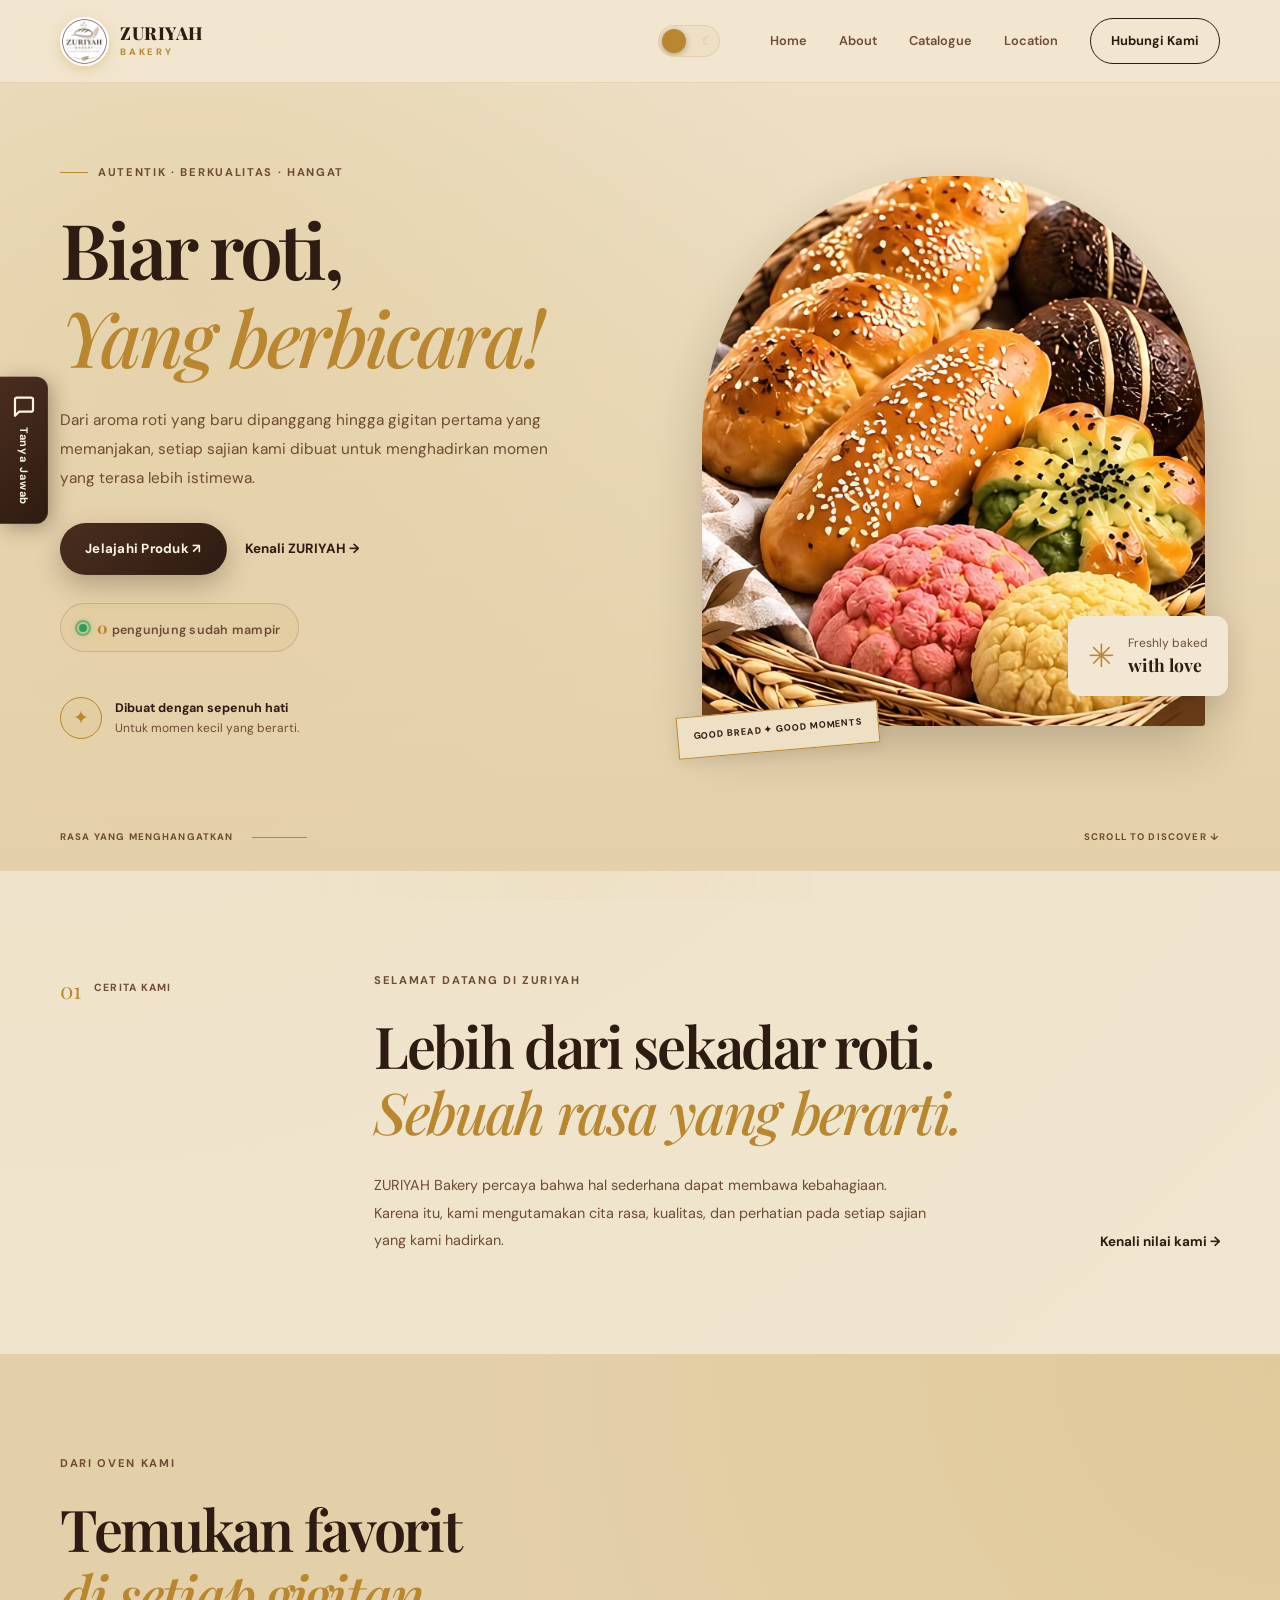
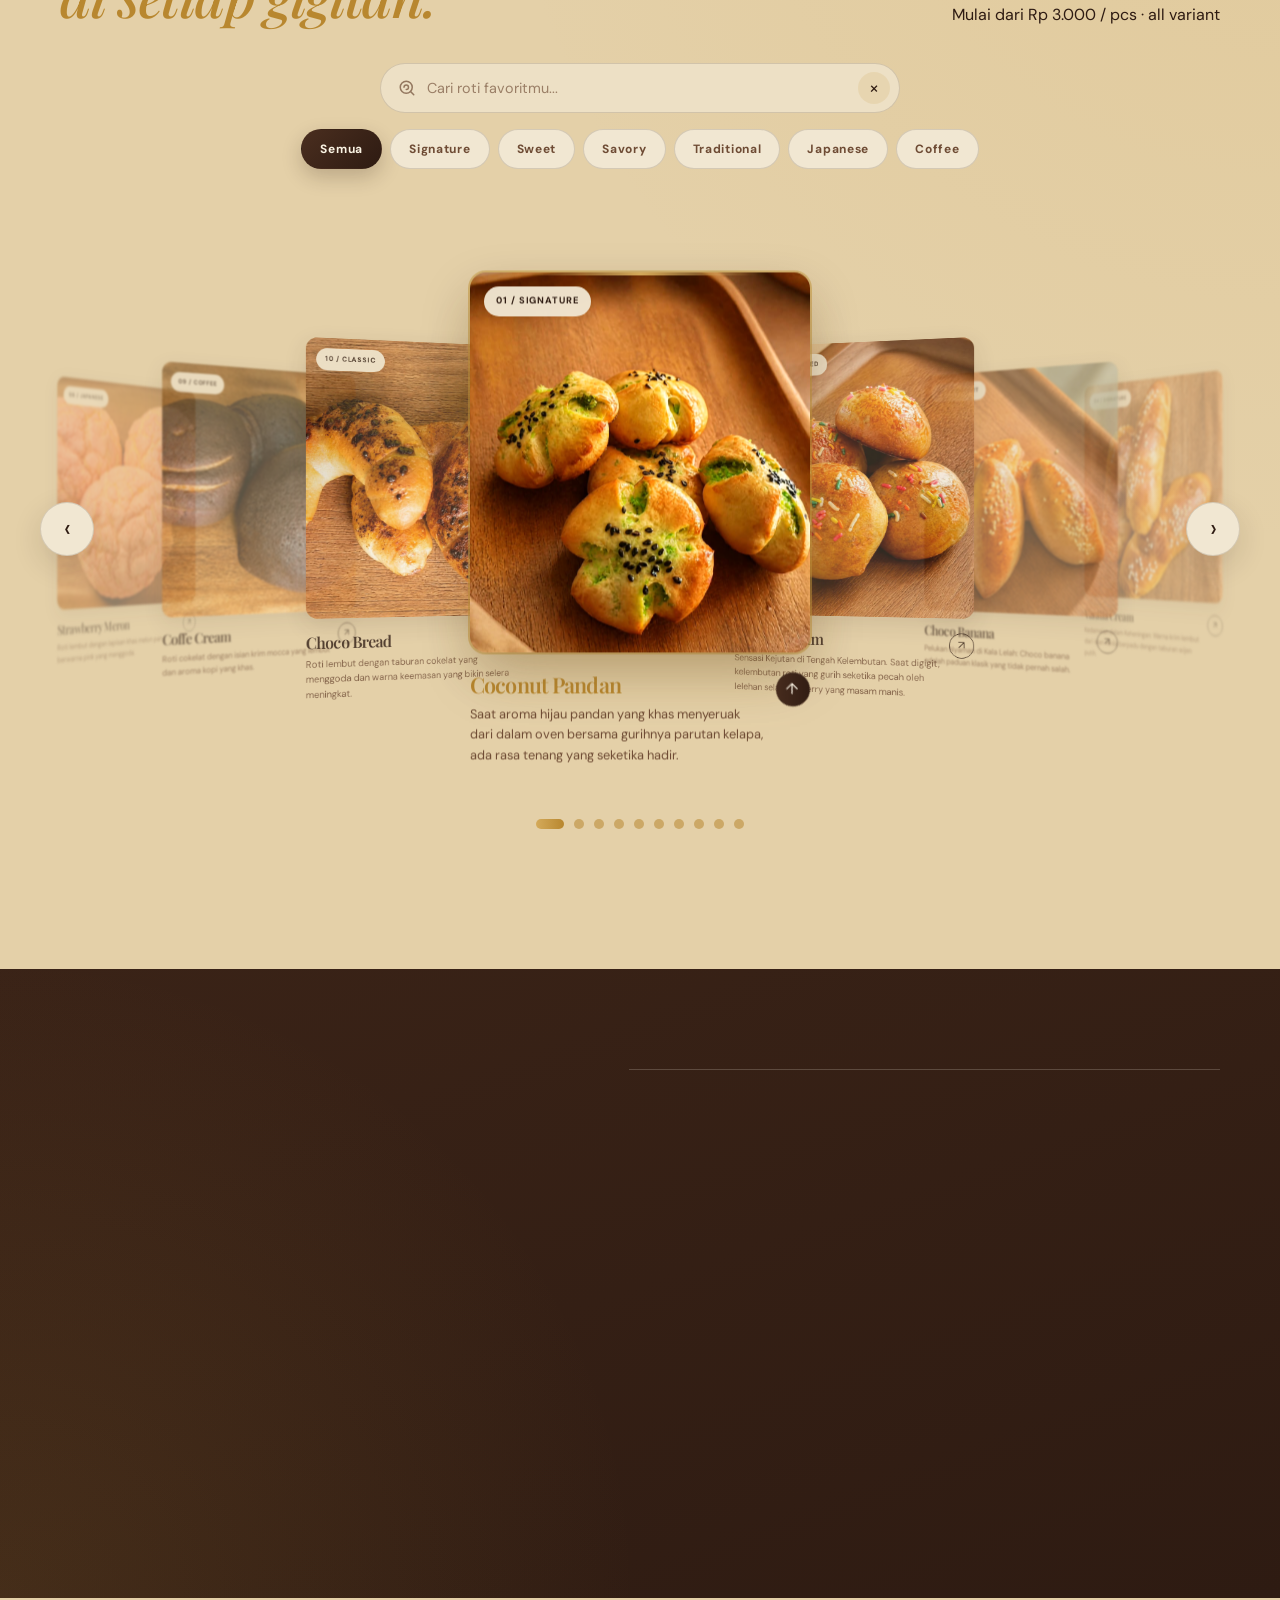
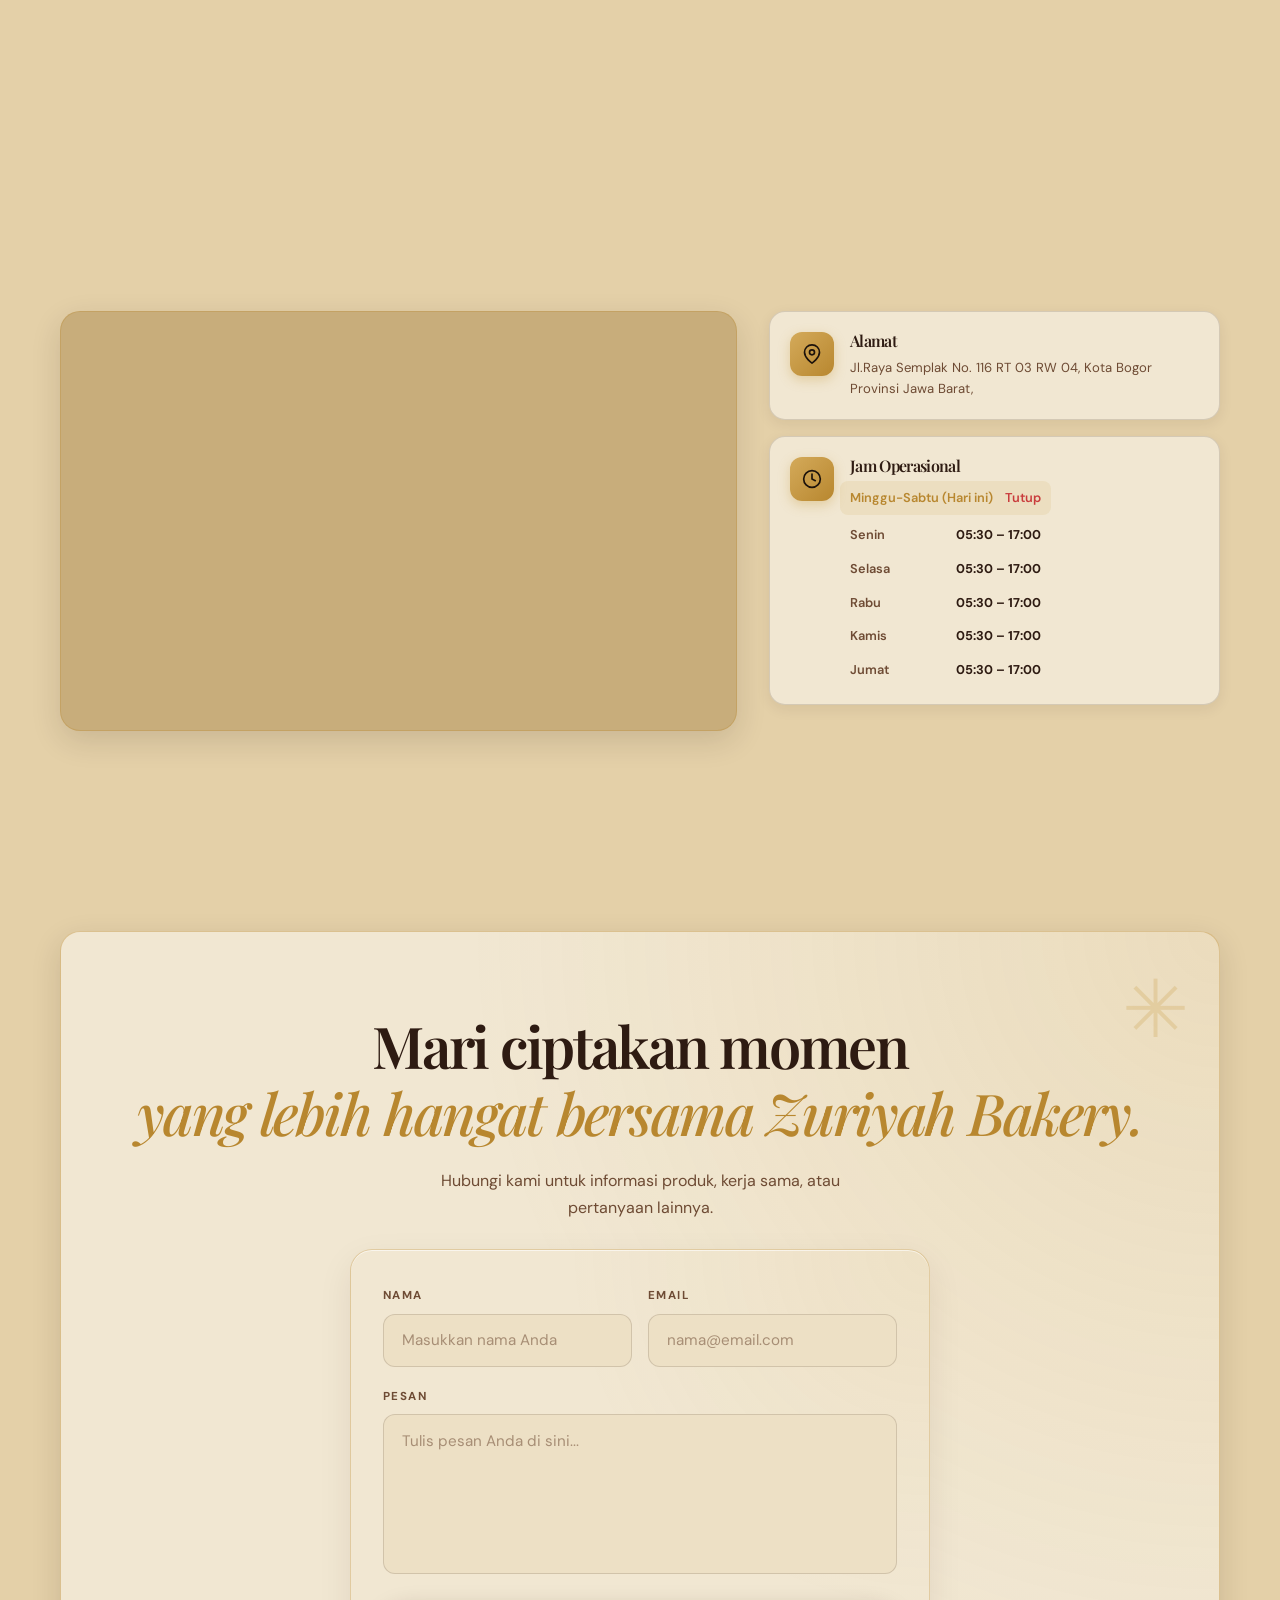
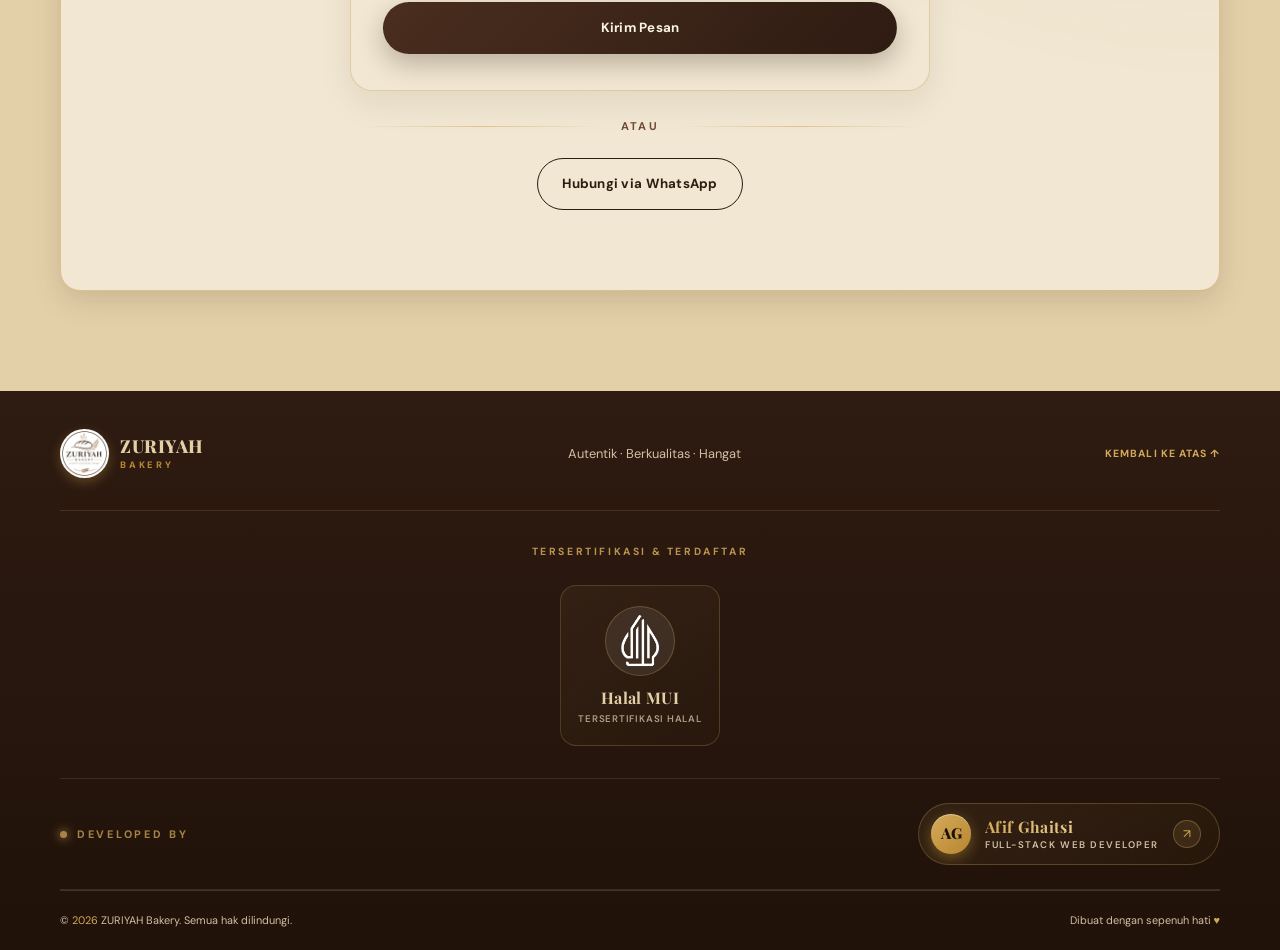
==== index.html @ 2208dda8 "update revisi" ====
<!DOCTYPE html>
<html lang="id">

<head>
    <meta charset="UTF-8">
    <meta name="viewport" content="width=device-width, initial-scale=1.0">
    <meta name="theme-color" content="#F8F0DF">
    <meta name="description" content="ZURIYAH Bakery — Autentik, Berkualitas, Hangat. Roti artisan, pastry, dan sajian bakery premium untuk momen istimewa Anda.">
    <meta name="author" content="ZURIYAH Bakery">

    <meta property="og:type" content="website">
    <meta property="og:title" content="ZURIYAH Bakery | Freshly Baked With Love">
    <meta property="og:description" content="Autentik · Berkualitas · Hangat. Roti artisan dan pastry premium dari ZURIYAH Bakery.">
    <meta property="og:image" content="assets/logo.png">

    <meta name="twitter:card" content="summary_large_image">
    <meta name="twitter:title" content="ZURIYAH Bakery | Freshly Baked With Love">
    <meta name="twitter:description" content="Autentik · Berkualitas · Hangat.">
    <meta name="twitter:image" content="assets/logo.png">

    <title>ZURIYAH Bakery | Freshly Baked With Love</title>

    <link rel="preconnect" href="https://fonts.googleapis.com">
    <link rel="preconnect" href="https://fonts.gstatic.com" crossorigin>
    <link href="https://fonts.googleapis.com/css2?family=Cormorant+Garamond:wght@500;600;700&display=swap" rel="stylesheet">
    <link href="https://fonts.googleapis.com/css2?family=DM+Sans:wght@400;500;600;700&family=Playfair+Display:wght@500;600;700;800&display=swap" rel="stylesheet">

    <link rel="stylesheet" href="style.css">

    <link rel="icon" type="image/png" href="assets/new logo.jpeg" sizes="32x32">
    <link rel="apple-touch-icon" href="assets/new logo.jpeg" sizes="180x180">

    <script src="script.js" defer></script>
</head>

<body>
<!-- BACKGROUND DECORATIONS -->
<div class="bg-decorations" aria-hidden="true">
    <div class="bg-blob bg-blob-1"></div>
    <div class="bg-blob bg-blob-2"></div>
    <div class="bg-blob bg-blob-3"></div>

    <svg class="floating-icon floating-icon-1" viewBox="0 0 24 24" fill="none" stroke="currentColor" stroke-width="1.2" stroke-linecap="round" stroke-linejoin="round">
        <path d="M3 17h18a2 2 0 0 0 2-2 8 8 0 0 0-8-8H9a8 8 0 0 0-8 8 2 2 0 0 0 2 2z"/>
        <path d="M7 7v10"/><path d="M12 7v10"/><path d="M17 7v10"/>
    </svg>

    <svg class="floating-icon floating-icon-2" viewBox="0 0 24 24" fill="none" stroke="currentColor" stroke-width="1.2" stroke-linecap="round" stroke-linejoin="round">
        <path d="M18 8h1a4 4 0 0 1 0 8h-1"/>
        <path d="M2 8h16v9a4 4 0 0 1-4 4H6a4 4 0 0 1-4-4V8z"/>
        <path d="M6 1v3M10 1v3M14 1v3"/>
    </svg>

    <svg class="floating-icon floating-icon-3" viewBox="0 0 24 24" fill="none" stroke="currentColor" stroke-width="1.2" stroke-linecap="round" stroke-linejoin="round">
        <path d="M20 21v-8a2 2 0 0 0-2-2H6a2 2 0 0 0-2 2v8"/>
        <path d="M4 16s.5-1 2-1 2.5 2 4 2 2.5-2 4-2 2.5 2 4 2 2-1 2-1"/>
        <path d="M2 21h20"/><path d="M7 8v3M12 8v3M17 8v3"/>
        <path d="M7 4h.01M12 4h.01M17 4h.01"/>
    </svg>

    <svg class="floating-icon floating-icon-4" viewBox="0 0 24 24" fill="none" stroke="currentColor" stroke-width="1.2" stroke-linecap="round" stroke-linejoin="round">
        <circle cx="12" cy="12" r="10"/>
        <path d="M8 14s1.5 2 4 2 4-2 4-2"/>
        <line x1="9" y1="9" x2="9.01" y2="9"/>
        <line x1="15" y1="9" x2="15.01" y2="9"/>
    </svg>

    <div class="bg-dot bg-dot-1"></div>
    <div class="bg-dot bg-dot-2"></div>
    <div class="bg-dot bg-dot-3"></div>
    <div class="bg-dot bg-dot-4"></div>
</div>

    <header class="header">
        <nav class="navbar container" aria-label="Menu utama">
            <a href="#home" class="brand" aria-label="ZURIYAH Bakery — Beranda">
                <img src="assets/new logo.jpeg" alt="ZURIYAH Bakery Logo">
                <span>ZURIYAH<small>BAKERY</small></span>
            </a>

            <div class="nav-actions">
                <button class="theme-toggle" id="themeToggle" type="button" aria-label="Ganti tema" aria-pressed="false">
                    <span class="theme-icon theme-icon-sun" aria-hidden="true">☀</span>
                    <span class="theme-icon theme-icon-moon" aria-hidden="true">☾</span>
                    <span class="theme-slider" aria-hidden="true"></span>
                </button>

                <button class="menu-toggle" type="button" aria-label="Buka menu" aria-expanded="false" aria-controls="nav-menu">
                    <span></span><span></span><span></span>
                </button>
            </div>

            <div class="nav-menu" id="nav-menu">
                <a href="#home">Home</a>
                <a href="#about">About</a>
                <a href="#products">Catalogue</a>
                <a href="#location">Location</a>
                <a href="#contact" class="nav-button">Hubungi Kami</a>
            </div>
        </nav>
    </header>


    <main>
        <!-- HERO -->
        <section class="hero" id="home">
            <div class="container hero-grid">
                <div class="hero-content">
                    <p class="eyebrow"><span aria-hidden="true"></span>AUTENTIK · BERKUALITAS · HANGAT</p>
                    <h1>Biar roti,<br><em>Yang berbicara!</em></h1>
                    <p class="hero-description">Dari aroma roti yang baru dipanggang hingga gigitan pertama yang memanjakan, setiap sajian kami dibuat untuk menghadirkan momen yang terasa lebih istimewa.</p>

                    <div class="hero-actions">
                        <a href="#products" class="btn btn-primary">Jelajahi Produk ↗</a>
                        <a href="#about" class="text-link">Kenali ZURIYAH →</a>
                    </div>

                    <div class="visitor-counter">
                        <div class="visitor-dot" aria-hidden="true"></div>
                        <span class="visitor-text">
                            <strong id="visitorCount">0</strong> pengunjung sudah mampir
                        </span>
                    </div>

                    <div class="hero-note">
                        <span class="note-icon" aria-hidden="true">✦</span>
                        <p><strong>Dibuat dengan sepenuh hati</strong><small>Untuk momen kecil yang berarti.</small></p>
                    </div>
                </div>

                <div class="hero-image">
                    <img src="assets/image.jpeg" alt="image">
                    <div class="image-badge">
                        <span aria-hidden="true">✳</span>
                        <p>Freshly baked<br><strong>with love</strong></p>
                    </div>
                    <div class="image-stamp" aria-hidden="true">GOOD BREAD ✦ GOOD MOMENTS</div>
                </div>
            </div>

            <div class="hero-bottom container">
                <span>RASA YANG MENGHANGATKAN</span>
                <span class="bottom-line" aria-hidden="true"></span>
                <a href="#about">SCROLL TO DISCOVER ↓</a>
            </div>
        </section>

        <!-- ABOUT -->
        <section class="section about" id="about">
            <div class="container about-grid">
                <div class="section-number"><span>01</span><small>CERITA KAMI</small></div>

                <div class="about-content">
                    <p class="eyebrow">SELAMAT DATANG DI ZURIYAH</p>
                    <h2>Lebih dari sekadar roti.<br><em>Sebuah rasa yang berarti.</em></h2>

                    <div class="about-bottom">
                        <p>ZURIYAH Bakery percaya bahwa hal sederhana dapat membawa kebahagiaan. Karena itu, kami mengutamakan cita rasa, kualitas, dan perhatian pada setiap sajian yang kami hadirkan.</p>
                        <a href="#values" class="text-link">Kenali nilai kami →</a>
                    </div>
                </div>
            </div>
        </section>

        <!-- PRODUCTS -->
        <section class="section products" id="products">
            <div class="container">
                <div class="section-heading">
                    <div>
                        <p class="eyebrow">DARI OVEN KAMI</p>
                        <h2>Temukan favorit<br><em>di setiap gigitan.</em></h2>
                    </div>
                    <div class="price-card">
                        <span class="price-label">Mulai dari</span>
                        <span class="price-value">
                            <span class="price-currency">Rp</span>
                            <span class="price-amount">3.000</span>
                        </span>
                        <span class="price-note">/ pcs · all variant</span>
                    </div>
                </div>

                <div class="product-toolbar">
                    <div class="product-search">
                        <span class="search-icon" aria-hidden="true">
                            <svg xmlns="http://www.w3.org/2000/svg" viewBox="0 0 24 24" fill="none" stroke="currentColor" stroke-width="2" stroke-linecap="round" stroke-linejoin="round">
                                <circle cx="11" cy="11" r="8"></circle>
                                <path d="M21 21l-4.3-4.3"></path>
                                <path d="M8 11c0-1.7 1.3-3 3-3s3 1.3 3 3-1.3 3-3 3"></path>
                            </svg>
                        </span>
                        <input type="search" id="productSearch" placeholder="Cari roti favoritmu..." aria-label="Cari produk" autocomplete="off">
                        <button class="search-clear" id="searchClear" type="button" aria-label="Bersihkan pencarian" hidden>×</button>
                    </div>

                    <div class="product-filters" id="productFilters" role="tablist" aria-label="Filter kategori">
                        <button class="filter-btn is-active" type="button" data-filter="all" role="tab" aria-selected="true">Semua</button>
                        <button class="filter-btn" type="button" data-filter="signature" role="tab" aria-selected="false">Signature</button>
                        <button class="filter-btn" type="button" data-filter="sweet" role="tab" aria-selected="false">Sweet</button>
                        <button class="filter-btn" type="button" data-filter="savory" role="tab" aria-selected="false">Savory</button>
                        <button class="filter-btn" type="button" data-filter="traditional" role="tab" aria-selected="false">Traditional</button>
                        <button class="filter-btn" type="button" data-filter="japanese" role="tab" aria-selected="false">Japanese</button>
                        <button class="filter-btn" type="button" data-filter="coffee" role="tab" aria-selected="false">Coffee</button>
                    </div>
                </div>

                <p class="product-result-info" id="productResultInfo" hidden></p>

                <div class="product-slider" id="productSlider">
                    <button class="slider-nav slider-prev" id="sliderPrev" type="button" aria-label="Produk sebelumnya"><span aria-hidden="true">‹</span></button>
                    <button class="slider-nav slider-next" id="sliderNext" type="button" aria-label="Produk berikutnya"><span aria-hidden="true">›</span></button>

                    <div class="slider-stage" id="sliderStage">
                        <!-- Produk 1 -->
                        <article class="product-card" data-index="0" data-category="signature" data-name="coconut pandan roti pandan kelapa">
                            <div class="product-image">
                                <img src="image/kelapa pandan.jpeg" alt="Roti Pandan" loading="lazy">
                                <span>01 / SIGNATURE</span>
                            </div>
                            <div class="product-info">
                                <div>
                                    <h3>Coconut Pandan</h3>
                                    <p>Saat aroma hijau pandan yang khas menyeruak dari dalam oven bersama gurihnya parutan kelapa, ada rasa tenang yang seketika hadir.</p>
                                </div>
                                <button class="product-arrow" type="button" aria-label="Lihat detail" data-open-modal><span aria-hidden="true">↗</span></button>
                            </div>
                        </article>
                        <!-- Produk 2 -->
                        <article class="product-card" data-index="1" data-category="sweet" data-name="blueberry jam selai">
                            <div class="product-image">
                                <img src="image/bluebery.jpeg" alt="Blueberry Jam" loading="lazy">
                                <span>02 / SWEET FILLED</span>
                            </div>
                            <div class="product-info">
                                <div>
                                    <h3>Blueberry Jam</h3>
                                    <p>Sensasi Kejutan di Tengah Kelembutan. Saat digigit, kelembutan roti yang gurih seketika pecah oleh lelehan selai blueberry yang masam manis.</p>
                                </div>
                                <button class="product-arrow" type="button" aria-label="Lihat detail" data-open-modal><span aria-hidden="true">↗</span></button>
                            </div>
                        </article>
                        <!-- Produk 3 -->
                        <article class="product-card" data-index="2" data-category="sweet" data-name="choco banana cokelat pisang">
                            <div class="product-image">
                                <img src="image/choco banana.jpeg" alt="Roti Choco Banana" loading="lazy">
                                <span>03 / COMFORT</span>
                            </div>
                            <div class="product-info">
                                <div>
                                    <h3>Choco Banana</h3>
                                    <p>Pelukan Nyaman di Kala Lelah: Choco banana adalah paduan klasik yang tidak pernah salah.</p>
                                </div>
                                <button class="product-arrow" type="button" aria-label="Lihat detail" data-open-modal><span aria-hidden="true">↗</span></button>
                            </div>
                        </article>
                        <!-- Produk 4 -->
                        <article class="product-card" data-index="3" data-category="signature" data-name="vanilla cream vanila krim">
                            <div class="product-image">
                                <img src="image/vanila.jpeg" alt="Roti Vanilla" loading="lazy">
                                <span>04 / SIGNATURE</span>
                            </div>
                            <div class="product-info">
                                <div>
                                    <h3>Vanilla Cream</h3>
                                    <p>Kedamaian dalam Keheningan: Warna krim lembut dari isian vanila berpadu dengan taburan wijen putih.</p>
                                </div>
                                <button class="product-arrow" type="button" aria-label="Lihat detail" data-open-modal><span aria-hidden="true">↗</span></button>
                            </div>
                        </article>
                        <!-- Produk 5 -->
                        <article class="product-card" data-index="4" data-category="traditional" data-name="rasakaya srikaya cream">
                            <div class="product-image">
                                <img src="image/srikaya.jpeg" alt="Srikaya" loading="lazy">
                                <span>05 / TRADITIONAL</span>
                            </div>
                            <div class="product-info">
                                <div>
                                    <h3>Rasakaya Cream</h3>
                                    <p>Kehangatan Kenangan yang Mewah: Isian srikaya dengan warna keemasan yang khas dan pekat.</p>
                                </div>
                                <button class="product-arrow" type="button" aria-label="Lihat detail" data-open-modal><span aria-hidden="true">↗</span></button>
                            </div>
                        </article>
                        <!-- Produk 6 -->
                        <article class="product-card" data-index="5" data-category="savory" data-name="sausage sosis mayo original">
                            <div class="product-image">
                                <img src="image/sosis.jpeg" alt="Sosis" loading="lazy">
                                <span>06 / SAVORY</span>
                            </div>
                            <div class="product-info">
                                <div>
                                    <h3>Sausage Original Mayo</h3>
                                    <p>Pelukan Kasih yang Mengenyangkan: Sosis yang terbungkus rapi di dalam gulungan roti lembut.</p>
                                </div>
                                <button class="product-arrow" type="button" aria-label="Lihat detail" data-open-modal><span aria-hidden="true">↗</span></button>
                            </div>
                        </article>
                        <!-- Produk 7 -->
                        <article class="product-card" data-index="6" data-category="japanese" data-name="original meron melon pan durian">
                            <div class="product-image">
                                <img src="image/melon pan.jpeg" alt="Roti Melon Pan" loading="lazy">
                                <span>07 / JAPANESE</span>
                            </div>
                            <div class="product-info">
                                <div>
                                    <h3>Original Meron</h3>
                                    <p>Nikmati perpaduan roti lembut dengan lapisan luar bertekstur khas melon pan dan cita rasa durian.</p>
                                </div>
                                <button class="product-arrow" type="button" aria-label="Lihat detail" data-open-modal><span aria-hidden="true">↗</span></button>
                            </div>
                        </article>
                        <!-- Produk 8 -->
                        <article class="product-card" data-index="7" data-category="japanese" data-name="strawberry meron melon pan stroberi pink">
                            <div class="product-image">
                                <img src="image/melon pan stroberi.jpeg" alt="Roti Melon Stroberi" loading="lazy">
                                <span>08 / JAPANESE</span>
                            </div>
                            <div class="product-info">
                                <div>
                                    <h3>Strawberry Meron</h3>
                                    <p>Roti lembut dengan lapisan khas melon pan berwarna pink yang menggoda.</p>
                                </div>
                                <button class="product-arrow" type="button" aria-label="Lihat detail" data-open-modal><span aria-hidden="true">↗</span></button>
                            </div>
                        </article>
                        <!-- Produk 9 -->
                        <article class="product-card" data-index="8" data-category="coffee" data-name="coffe cream kopi mocca moka">
                            <div class="product-image">
                                <img src="image/roti kopi.jpeg" alt="Roti Kopi" loading="lazy">
                                <span>09 / COFFEE</span>
                            </div>
                            <div class="product-info">
                                <div>
                                    <h3>Coffe Cream</h3>
                                    <p>Roti cokelat dengan isian krim mocca yang lembut dan aroma kopi yang khas.</p>
                                </div>
                                <button class="product-arrow" type="button" aria-label="Lihat detail" data-open-modal><span aria-hidden="true">↗</span></button>
                            </div>
                        </article>
                        <!-- Produk 10 -->
                        <article class="product-card" data-index="9" data-category="sweet" data-name="choco bread cokelat klasik">
                            <div class="product-image">
                                <img src="image/roti cokelat.jpeg" alt="Roti Cokelat" loading="lazy">
                                <span>10 / CLASSIC</span>
                            </div>
                            <div class="product-info">
                                <div>
                                    <h3>Choco Bread</h3>
                                    <p>Roti lembut dengan taburan cokelat yang menggoda dan warna keemasan yang bikin selera meningkat.</p>
                                </div>
                                <button class="product-arrow" type="button" aria-label="Lihat detail" data-open-modal><span aria-hidden="true">↗</span></button>
                            </div>
                        </article>
                    </div>

                    <div class="slider-dots" id="sliderDots"></div>
                    <div class="product-empty" id="productEmpty" hidden>
                        <span aria-hidden="true">🥐</span>
                        <p><strong>Tidak ada produk ditemukan</strong></p>
                        <small>Coba kata kunci lain atau ubah filter kategori.</small>
                    </div>
                </div>
            </div>
        </section>

        <!-- VALUES -->
        <section class="section values" id="values">
            <div class="container values-grid">
                <div class="values-content">
                    <p class="eyebrow"><span aria-hidden="true"></span>YANG KAMI JUNJUNG</p>
                    <h2>Rasa yang baik<br>dimulai dari <em>niat baik.</em></h2>
                    <p>Setiap detail punya arti. Kami ingin menghadirkan pengalaman bakery yang terasa akrab, menyenangkan, dan layak untuk kembali dinikmati.</p>
                    <a href="#contact" class="btn btn-light">Mari Terhubung ↗</a>
                </div>

                <div class="value-list">
                    <article class="value-item">
                        <span class="value-number">01</span>
                        <div><h3>Autentik</h3><p>Mengutamakan karakter rasa dan pengalaman yang berkesan.</p></div>
                        <span class="value-symbol" aria-hidden="true">✳</span>
                    </article>
                    <article class="value-item">
                        <span class="value-number">02</span>
                        <div><h3>Berkualitas</h3><p>Memperhatikan kualitas dalam setiap sajian yang dihadirkan.</p></div>
                        <span class="value-symbol" aria-hidden="true">✳</span>
                    </article>
                    <article class="value-item">
                        <span class="value-number">03</span>
                        <div><h3>Hangat</h3><p>Menjadikan setiap momentum bersama keluarga dan orang yang dicintai semakin terasa kebersamaannya.</p></div>
                        <span class="value-symbol" aria-hidden="true">✳</span>
                    </article>
                </div>
            </div>
        </section>

        <!-- LOCATION -->
        <section class="section location" id="location">
            <div class="container">
                <div class="location-header">
                    <div>
                        <p class="eyebrow"><span aria-hidden="true"></span>TEMUKAN KAMI</p>
                        <h2>Mampir dan rasakan<br><em>kehangatannya.</em></h2>
                    </div>
                    <a href="https://maps.google.com/?q=ZURIYAH+Bakery" target="_blank" rel="noopener noreferrer" class="text-link">Buka di Google Maps →</a>
                </div>

                <div class="location-grid">
                    <div class="map-wrapper">
                        <iframe src="https://maps.google.com/maps?q=ZURIYAH%20Bakery%20Indonesia&t=&z=15&ie=UTF8&iwloc=&output=embed" width="100%" height="100%" style="border:0;" allowfullscreen="" loading="lazy" referrerpolicy="no-referrer-when-downgrade" title="Lokasi ZURIYAH Bakery"></iframe>
                    </div>

                    <div class="location-info">
                        <div class="info-card">
                            <div class="info-icon" aria-hidden="true">
                                <svg xmlns="http://www.w3.org/2000/svg" viewBox="0 0 24 24" fill="none" stroke="currentColor" stroke-width="2" stroke-linecap="round" stroke-linejoin="round"><path d="M21 10c0 7-9 13-9 13s-9-6-9-13a9 9 0 0 1 18 0z"></path><circle cx="12" cy="10" r="3"></circle></svg>
                            </div>
                            <div>
                                <h3>Alamat</h3>
                                <p>Jl.Raya Semplak No. 116 RT 03 RW 04, Kota Bogor<br>Provinsi Jawa Barat,</p>
                            </div>
                        </div>

                        <div class="info-card">
                            <div class="info-icon" aria-hidden="true">
                                <svg xmlns="http://www.w3.org/2000/svg" viewBox="0 0 24 24" fill="none" stroke="currentColor" stroke-width="2" stroke-linecap="round" stroke-linejoin="round"><circle cx="12" cy="12" r="10"></circle><polyline points="12 6 12 12 16 14"></polyline></svg>
                            </div>
                            <div>
                                <h3>Jam Operasional</h3>
                                <div class="hours-list" id="hoursList"></div>
                            </div>
                        </div>
                    </div>
                </div>
            </div>
        </section>

        <!-- CONTACT -->
        <section class="section contact" id="contact">
            <div class="container contact-box">
                <span class="contact-decoration" aria-hidden="true">✳</span>
                <h2>Mari ciptakan momen<br><em>yang lebih hangat bersama Zuriyah Bakery.</em></h2>
                <p class="contact-description">Hubungi kami untuk informasi produk, kerja sama, atau pertanyaan lainnya.</p>

                <form class="contact-form" action="https://formspree.io/f/mrpeojjy" method="POST" novalidate>
                    <div class="form-row">
                        <div class="form-group">
                            <label for="name">Nama</label>
                            <input type="text" id="name" name="name" placeholder="Masukkan nama Anda" autocomplete="name" maxlength="80" required>
                        </div>
                        <div class="form-group">
                            <label for="email">Email</label>
                            <input type="email" id="email" name="email" placeholder="nama@email.com" autocomplete="email" inputmode="email" maxlength="120" required>
                        </div>
                    </div>
                    <div class="form-group">
                        <label for="message">Pesan</label>
                        <textarea id="message" name="message" rows="5" placeholder="Tulis pesan Anda di sini..." maxlength="1000" required></textarea>
                    </div>
                    <input type="hidden" name="_subject" value="Pesan Baru dari Website ZURIYAH Bakery">
                    <button type="submit" class="btn btn-primary btn-submit">Kirim Pesan</button>
                </form>

                <div class="contact-divider"><span>atau</span></div>
                <a href="https://wa.me/6281554016406" class="btn btn-secondary" target="_blank" rel="noopener noreferrer">Hubungi via WhatsApp</a>
            </div>
        </section>
    </main>

    <!-- FOOTER -->
    <footer class="footer">
        <div class="container footer-main">
            <a href="#home" class="brand footer-brand" aria-label="ZURIYAH Bakery — Kembali ke atas">
                <img src="assets/new logo.jpeg" alt="Logo ZURIYAH Bakery">
                <span>ZURIYAH<small>BAKERY</small></span>
            </a>
            <p>Autentik · Berkualitas · Hangat</p>
            <a href="#home" class="back-top">KEMBALI KE ATAS ↑</a>
        </div>

        <div class="container footer-certs">
            <p class="footer-certs-title">TERSERTIFIKASI & TERDAFTAR</p>
            <div class="footer-certs-grid">
                <div class="footer-cert-item">
                    <div class="footer-cert-logo">
                        <img src="assets/logo halal remake.png" alt="Logo Halal MUI" loading="lazy" onerror="this.style.display='none'; this.parentElement.classList.add('is-placeholder');">
                        <div class="footer-cert-placeholder"><span aria-hidden="true">☪</span></div>
                    </div>
                    <div class="footer-cert-text">
                        <strong>Halal MUI</strong>
                        <small>Tersertifikasi Halal</small>
                    </div>
                </div>

            </div>
        </div>

        <div class="container developer-watermark">
            <div class="dev-badge">
                <span class="dev-dot" aria-hidden="true"></span>
                <span class="dev-label">Developed by</span>
            </div>

            <a href="https://wa.me/6288289062984" class="dev-signature" target="_blank" rel="noopener noreferrer" aria-label="Afif Ghaitsi — Developer">
                <span class="dev-initials" aria-hidden="true">AG</span>
                <span class="dev-info">
                    <span class="dev-name">Afif Ghaitsi</span>
                    <span class="dev-role">Full-Stack Web Developer</span>
                </span>
                <span class="dev-arrow" aria-hidden="true">↗</span>
            </a>
        </div>

        <div class="container footer-bottom">
            <p>© <span id="year"></span> ZURIYAH Bakery. Semua hak dilindungi.</p>
            <p>Dibuat dengan sepenuh hati <span aria-hidden="true">♥</span></p>
        </div>
    </footer>

    <button class="scroll-top" id="scrollTop" type="button" aria-label="Kembali ke atas" title="Kembali ke atas">
        <svg xmlns="http://www.w3.org/2000/svg" viewBox="0 0 24 24" fill="none" stroke="currentColor" stroke-width="2.5" stroke-linecap="round" stroke-linejoin="round">
            <path d="M12 19V5M5 12l7-7 7 7"/>
        </svg>
    </button>

    <!-- QNA FLOATING SIDEBAR -->
    <div class="qna-backdrop" id="qnaBackdrop" aria-hidden="true"></div>

    <button class="qna-trigger" id="qnaTrigger" type="button" aria-label="Buka Tanya Jawab" aria-expanded="false" aria-controls="qnaPanel">
        <span class="qna-trigger-icon" aria-hidden="true">
            <svg xmlns="http://www.w3.org/2000/svg" viewBox="0 0 24 24" fill="none" stroke="currentColor" stroke-width="2.2" stroke-linecap="round" stroke-linejoin="round">
                <path d="M21 15a2 2 0 0 1-2 2H7l-4 4V5a2 2 0 0 1 2-2h14a2 2 0 0 1 2 2z"></path>
            </svg>
        </span>
        <span class="qna-trigger-label">Tanya Jawab</span>
    </button>

    <aside class="qna-panel" id="qnaPanel" aria-hidden="true" aria-label="Panel Tanya Jawab">
        <header class="qna-panel-header">
            <div class="qna-panel-title">
                <span class="qna-panel-icon" aria-hidden="true">
                    <svg xmlns="http://www.w3.org/2000/svg" viewBox="0 0 24 24" fill="none" stroke="currentColor" stroke-width="2.2" stroke-linecap="round" stroke-linejoin="round">
                        <path d="M21 15a2 2 0 0 1-2 2H7l-4 4V5a2 2 0 0 1 2-2h14a2 2 0 0 1 2 2z"></path>
                    </svg>
                </span>
                <div>
                    <h3>Tanya Jawab</h3>
                    <p>Pertanyaan publik ZURIYAH</p>
                </div>
            </div>

            <button class="qna-panel-close" id="qnaClose" type="button" aria-label="Tutup panel">
                <span aria-hidden="true">×</span>
            </button>
        </header>

        <div class="qna-panel-body">
            <div class="qna-form-wrapper">
                <h4 class="qna-section-title">Kirim Pertanyaan</h4>

                <form class="qna-form" id="qnaForm" novalidate>
                    <div class="form-row">
                        <div class="form-group">
                            <label for="qnaName">Nama</label>
                            <input type="text" id="qnaName" name="qnaName" placeholder="Nama Anda" maxlength="60" required>
                        </div>
                        <div class="form-group">
                            <label for="qnaEmail">Email</label>
                            <input type="email" id="qnaEmail" name="qnaEmail" placeholder="email@anda.com" maxlength="100">
                        </div>
                    </div>

                    <div class="form-group">
                        <label for="qnaCategory">Kategori</label>
                        <select id="qnaCategory" name="qnaCategory" required>
                            <option value="">Pilih kategori...</option>
                            <option value="Produk">Produk</option>
                            <option value="Pengiriman">Pengiriman</option>
                            <option value="Pembayaran">Pembayaran</option>
                            <option value="Kerja Sama">Kerja Sama</option>
                            <option value="Lainnya">Lainnya</option>
                        </select>
                    </div>

                    <div class="form-group">
                        <label for="qnaMessage">Pertanyaan</label>
                        <textarea id="qnaMessage" name="qnaMessage" rows="3" placeholder="Tulis pertanyaan Anda..." maxlength="500" required></textarea>
                    </div>

                    <button type="submit" class="btn btn-primary btn-submit">Kirim Pertanyaan ↗</button>
                </form>
            </div>

            <div class="qna-list-wrapper">
                <div class="qna-list-header">
                    <h4 class="qna-section-title">Pertanyaan Publik</h4>
                    <span class="qna-count" id="qnaCount">0</span>
                </div>

                <div class="qna-search">
                    <span class="qna-search-icon" aria-hidden="true">
                        <svg xmlns="http://www.w3.org/2000/svg" viewBox="0 0 24 24" fill="none" stroke="currentColor" stroke-width="2" stroke-linecap="round" stroke-linejoin="round">
                            <circle cx="11" cy="11" r="8"></circle>
                            <path d="M21 21l-4.3-4.3"></path>
                        </svg>
                    </span>
                    <input type="search" id="qnaSearch" placeholder="Cari pertanyaan..." autocomplete="off">
                </div>

                <div class="qna-loading" id="qnaLoading">
                    <div class="qna-skeleton"></div>
                    <div class="qna-skeleton"></div>
                    <div class="qna-skeleton"></div>
                </div>

                <div class="qna-list" id="qnaList">
                    <div class="qna-empty" id="qnaEmpty">
                        <span aria-hidden="true">💬</span>
                        <p><strong>Belum ada pertanyaan</strong></p>
                        <small>Kirim pertanyaan pertama Anda!</small>
                    </div>
                </div>

                <button class="qna-refresh" id="qnaRefresh" type="button">
                    <span aria-hidden="true">⟳</span>
                    Muat Ulang
                </button>
            </div>
        </div>
    </aside>

    <!-- PRODUCT MODAL -->
    <div class="product-modal" id="productModal" aria-hidden="true" role="dialog" aria-modal="true" aria-labelledby="modalTitle">
        <div class="product-modal-backdrop" data-close-modal></div>
        <div class="product-modal-content" role="document">
            <button class="product-modal-close" id="modalClose" type="button" aria-label="Tutup detail produk"><span aria-hidden="true">×</span></button>

            <div class="product-modal-grid">
                <div class="product-modal-image">
                    <img id="modalImage" src="" alt="">
                </div>

                <div class="product-modal-info">
                    <span class="product-modal-tag" id="modalTag">SIGNATURE</span>
                    <h2 class="product-modal-title" id="modalTitle">Nama Produk</h2>
                    <p class="product-modal-description" id="modalDescription">Deskripsi produk...</p>

                    <div class="product-modal-footer">
                        <span class="product-modal-price">Rp <strong>3.000</strong></span>
                        <a href="https://wa.me/6281554016406" id="modalOrderBtn" target="_blank" rel="noopener noreferrer" class="btn btn-primary">Pesan Sekarang ↗</a>
                    </div>
                </div>
            </div>
        </div>
    </div>

</body>
</html>
---- style.css ----
/* ==========================
   LIGHT MODE (Default)
   ========================== */
:root {
    --cream: #E4D0A8;
    --cream-dark: #C8AD7B;
    --cream-soft: #EDE0C5;
    --white: #F1E7D2;

    --brown: #2E1B12;
    --brown-soft: #6E4B34;
    --brown-mid: #4A2E1F;

    --gold: #B8872F;
    --gold-light: #D4AA5A;
    --gold-pale: #E8CD91;

    --bg-body: var(--white);
    --bg-header: rgba(241, 231, 210, 0.92);
    --bg-header-scrolled: rgba(241, 231, 210, 0.97);

    --bg-hero: linear-gradient(180deg, var(--cream-soft), var(--cream));
    --bg-products: var(--cream);

    --bg-values: linear-gradient(160deg, #3A2317, #2E1B12);

    --bg-contact: var(--cream);
    --bg-contact-box: var(--white);
    --bg-form: var(--white);

    --bg-input: var(--cream-soft);
    --bg-input-focus: #F4EBD9;

    --bg-footer: linear-gradient(180deg, #2E1B12, #201209);

    --bg-card-image: var(--cream-dark);
    --bg-image-badge: var(--white);
    --bg-image-stamp: var(--cream-soft);

    --bg-product-tag: rgba(241, 231, 210, 0.96);

    --bg-menu-toggle: rgba(241, 231, 210, 0.75);
    --bg-menu-toggle-hover: rgba(184, 135, 47, 0.15);

    --bg-nav-mobile: linear-gradient(180deg, var(--white), var(--cream-soft));

    --text-main: var(--brown);
    --text-soft: var(--brown-soft);
    --text-on-dark: var(--cream);
    --text-on-dark-soft: #D2BFA5;

    --border-header: rgba(184, 135, 47, 0.20);
    --border-input: rgba(46, 27, 18, 0.15);
    --border-input-hover: rgba(184, 135, 47, 0.55);
    --border-contact-box: rgba(184, 135, 47, 0.40);
    --border-form: rgba(184, 135, 47, 0.30);
    --border-value: rgba(248, 240, 223, 0.20);
    --border-nav-mobile: rgba(46, 27, 18, 0.08);
    --border-menu-toggle: rgba(46, 27, 18, 0.20);

    --shadow-sm: 0 4px 14px rgba(46, 27, 18, 0.08);
    --shadow-md: 0 10px 30px rgba(46, 27, 18, 0.14);
    --shadow-lg: 0 20px 50px rgba(46, 27, 18, 0.22);
    --shadow-header: 0 8px 28px rgba(46, 27, 18, 0.08);

    --serif: "Playfair Display", Georgia, serif;
    --sans: "DM Sans", Arial, sans-serif;

    --container: 1160px;
    --ease: cubic-bezier(0.22, 1, 0.36, 1);

    --icon-sun-opacity: 1;
    --icon-moon-opacity: 0.35;
    --slider-translate: 0;
    --slider-bg: var(--gold);
}

/* ==========================
   DARK MODE
   ========================== */
html[data-theme="dark"] {
    --cream: #E8D5B0;
    --cream-dark: #3A281C;
    --cream-soft: #2A1D14;
    --white: #221710;

    --brown: #F2E4CE;
    --brown-soft: #C9AE8E;
    --brown-mid: #E4BE6E;

    --gold: #E4BE6E;
    --gold-light: #F3DDA9;
    --gold-pale: #F7E7C0;

    --bg-body: #1C120B;
    --bg-header: rgba(28, 18, 11, 0.85);
    --bg-header-scrolled: rgba(28, 18, 11, 0.96);
    
    --bg-hero: radial-gradient(circle at 15% 20%, rgba(199, 154, 62, 0.12), transparent 50%),
               linear-gradient(180deg, #2A1D14, #221710);
    
    --bg-products: radial-gradient(circle at 100% 0%, rgba(199, 154, 62, 0.1), transparent 45%),
                   #241811;
    
    --bg-values: radial-gradient(circle at 0% 100%, rgba(199, 154, 62, 0.1), transparent 45%),
                 linear-gradient(160deg, #1F140D, #170E08);
    
    --bg-contact: #241811;
    --bg-contact-box: #2A1D14;
    --bg-form: #2E2016;
    --bg-input: #221710;
    --bg-input-focus: #2E2016;
    --bg-footer: linear-gradient(180deg, #1F140D, #140C06);
    --bg-card-image: #2A1D14;
    --bg-image-badge: #2E2016;
    --bg-image-stamp: #2A1D14;
    --bg-product-tag: rgba(46, 32, 22, 0.95);
    --bg-menu-toggle: rgba(46, 32, 22, 0.7);
    --bg-menu-toggle-hover: rgba(199, 154, 62, 0.18);
    --bg-nav-mobile: linear-gradient(180deg, #241811, #1C120B);

    --text-main: #F2E4CE;
    --text-soft: #C9AE8E;
    --text-on-dark: #F2E4CE;
    --text-on-dark-soft: #C9AE8E;

    --border-header: rgba(199, 154, 62, 0.22);
    --border-input: rgba(242, 228, 206, 0.15);
    --border-input-hover: rgba(228, 190, 110, 0.6);
    --border-contact-box: rgba(199, 154, 62, 0.28);
    --border-form: rgba(199, 154, 62, 0.22);
    --border-value: rgba(242, 228, 206, 0.15);
    --border-nav-mobile: rgba(242, 228, 206, 0.1);
    --border-menu-toggle: rgba(242, 228, 206, 0.2);

    --shadow-sm: 0 4px 14px rgba(0, 0, 0, 0.35);
    --shadow-md: 0 10px 30px rgba(0, 0, 0, 0.5);
    --shadow-lg: 0 20px 50px rgba(0, 0, 0, 0.65);
    --shadow-header: 0 8px 28px rgba(0, 0, 0, 0.4);

    --icon-sun-opacity: 0.35;
    --icon-moon-opacity: 1;
    --slider-translate: 26px;
    --slider-bg: #4A2E1F;
}

/* ==========================
   RESET & BASE
   ========================== */
* {
    margin: 0;
    padding: 0;
    box-sizing: border-box;
}

html {
    scroll-behavior: smooth;
    scroll-padding-top: 90px;
}

body {
    background:
        radial-gradient(circle at 0% 0%, rgba(199, 154, 62, 0.08), transparent 45%),
        radial-gradient(circle at 100% 100%, rgba(110, 75, 52, 0.08), transparent 45%),
        var(--bg-body);
    color: var(--text-main);
    font-family: var(--sans);
    line-height: 1.7;
    -webkit-font-smoothing: antialiased;
    overflow-x: hidden;
    transition: background 0.4s ease, color 0.4s ease;
}

body.menu-open,
body.modal-open {
    overflow: hidden;
}

a {
    color: inherit;
    text-decoration: none;
}

img {
    display: block;
    width: 100%;
}

button {
    font: inherit;
}

.container {
    width: min(var(--container), calc(100% - 48px));
    margin-inline: auto;
}

.section {
    padding: 100px 0;
}

h1, h2, h3 {
    font-family: var(--serif);
    font-weight: 600;
    line-height: 1.15;
    letter-spacing: -0.04em;
    color: var(--text-main);
    transition: color 0.4s ease;
}

h1 { font-size: clamp(3rem, 6vw, 5.4rem); }
h2 { font-size: clamp(2.5rem, 4.5vw, 4rem); }

h1 em, h2 em {
    color: var(--gold);
    font-weight: 500;
}

.eyebrow {
    display: flex;
    align-items: center;
    gap: 10px;
    margin-bottom: 22px;
    color: var(--text-soft);
    font-size: 0.7rem;
    font-weight: 700;
    letter-spacing: 0.15em;
}

.eyebrow > span {
    width: 28px;
    height: 1px;
    background: var(--gold);
}

.btn {
    display: inline-flex;
    align-items: center;
    justify-content: center;
    gap: 15px;
    min-height: 52px;
    padding: 0 24px;
    border: 1px solid transparent;
    border-radius: 50px;
    font-size: 0.83rem;
    font-weight: 700;
    letter-spacing: 0.02em;
    cursor: pointer;
    position: relative;
    overflow: hidden;
    transition: transform 0.3s var(--ease), box-shadow 0.3s ease, background 0.3s ease;
}

.btn::before {
    content: "";
    position: absolute;
    top: 0;
    left: -75%;
    width: 50%;
    height: 100%;
    background: linear-gradient(120deg, transparent, rgba(255, 255, 255, 0.4), transparent);
    transform: skewX(-25deg);
    transition: left 0.7s var(--ease);
}

.btn:hover::before { left: 125%; }
.btn:hover { transform: translateY(-3px); }

.btn-primary {
    color: #FBF4E4;
    background: linear-gradient(135deg, var(--brown-mid), #2E1B12);
    box-shadow: 0 10px 26px rgba(46, 27, 18, 0.28);
}

html[data-theme="dark"] .btn-primary {
    color: #1C120B;
    background: linear-gradient(135deg, var(--gold-light), var(--gold));
    box-shadow: 0 10px 26px rgba(199, 154, 62, 0.3);
}

.btn-primary:hover {
    background: linear-gradient(135deg, #5A3826, #3B2418);
    box-shadow: 0 14px 34px rgba(46, 27, 18, 0.4);
}

html[data-theme="dark"] .btn-primary:hover {
    background: linear-gradient(135deg, var(--gold-pale), var(--gold-light));
    box-shadow: 0 14px 34px rgba(199, 154, 62, 0.45);
}

.btn-light {
    color: #2E1B12;
    background: linear-gradient(135deg, var(--gold-light), var(--gold));
    box-shadow: 0 10px 26px rgba(199, 154, 62, 0.35);
}

.btn-light:hover {
    background: linear-gradient(135deg, var(--gold-pale), var(--gold-light));
    box-shadow: 0 14px 34px rgba(199, 154, 62, 0.5);
}

.text-link {
    display: inline-flex;
    align-items: center;
    gap: 10px;
    font-size: 0.84rem;
    font-weight: 700;
    position: relative;
    transition: color 0.25s;
}

.text-link::after {
    content: "";
    position: absolute;
    bottom: -4px;
    left: 0;
    width: 0;
    height: 1px;
    background: var(--gold);
    transition: width 0.35s var(--ease);
}

.text-link:hover { color: var(--gold); }
.text-link:hover::after { width: 100%; }

/* ==========================
   THEME TOGGLE
   ========================== */
.nav-actions {
    display: flex;
    align-items: center;
    gap: 12px;
    margin-left: auto;
    margin-right: 25px;
}

.theme-toggle {
    position: relative;
    display: inline-flex;
    align-items: center;
    justify-content: space-between;
    width: 62px;
    height: 32px;
    padding: 0 6px;
    border: 1px solid var(--border-header);
    border-radius: 50px;
    background: var(--bg-input);
    cursor: pointer;
    transition: background 0.3s ease, border-color 0.3s ease, box-shadow 0.3s ease;
    overflow: hidden;
    flex-shrink: 0;
}

.theme-toggle:hover {
    border-color: var(--gold);
    box-shadow: 0 0 0 4px rgba(199, 154, 62, 0.12);
}

.theme-icon {
    position: relative;
    z-index: 2;
    font-size: 0.78rem;
    line-height: 1;
    transition: opacity 0.3s ease, color 0.3s ease;
    pointer-events: none;
}

.theme-icon-sun { color: var(--gold); opacity: var(--icon-sun-opacity); }
.theme-icon-moon { color: var(--gold); opacity: var(--icon-moon-opacity); }

.theme-slider {
    position: absolute;
    top: 3px;
    left: 3px;
    width: 24px;
    height: 24px;
    border-radius: 50%;
    background: var(--slider-bg);
    box-shadow: 0 2px 6px rgba(46, 27, 18, 0.3);
    transition: transform 0.4s var(--ease), background 0.4s ease;
    transform: translateX(var(--slider-translate));
    z-index: 1;
}

/* ==========================
   NAVBAR
   ========================== */
.header {
    position: sticky;
    top: 0;
    z-index: 100;
    background: var(--bg-header);
    backdrop-filter: blur(16px) saturate(150%);
    -webkit-backdrop-filter: blur(16px) saturate(150%);
    border-bottom: 1px solid var(--border-header);
    transition: box-shadow 0.3s ease, background 0.3s ease, border-color 0.3s ease;
}

.header.is-scrolled {
    background: var(--bg-header-scrolled);
    box-shadow: var(--shadow-header);
}

.navbar {
    display: flex;
    align-items: center;
    justify-content: space-between;
    min-height: 82px;
    gap: 25px;
}

.brand {
    display: inline-flex;
    align-items: center;
    gap: 11px;
    flex-shrink: 0;
}

.brand img {
    width: 49px;
    height: 49px;
    border-radius: 50%;
    object-fit: contain;
    box-shadow: 0 4px 12px rgba(199, 154, 62, 0.35);
    transition: transform 0.4s var(--ease);
}

.brand:hover img { transform: rotate(-6deg) scale(1.05); }

.brand > span {
    display: flex;
    flex-direction: column;
    font-family: var(--serif);
    font-size: 1.12rem;
    font-weight: 800;
    line-height: 1.05;
    letter-spacing: 0.03em;
    color: var(--text-main);
    transition: color 0.4s ease;
}

.brand small {
    margin-top: 5px;
    font-family: var(--sans);
    font-size: 0.58rem;
    letter-spacing: 0.3em;
    color: var(--gold);
}

.nav-menu {
    display: flex;
    align-items: center;
    gap: clamp(17px, 2.5vw, 32px);
}

.nav-menu > a:not(.nav-button) {
    color: var(--text-soft);
    font-size: 0.8rem;
    font-weight: 600;
    position: relative;
    padding: 6px 0;
    transition: color 0.25s;
}

.nav-menu > a:not(.nav-button)::after {
    content: "";
    position: absolute;
    left: 50%;
    bottom: 0;
    width: 0;
    height: 2px;
    background: linear-gradient(90deg, var(--gold), var(--gold-light));
    border-radius: 2px;
    transform: translateX(-50%);
    transition: width 0.3s var(--ease);
}

.nav-menu > a:not(.nav-button):hover { color: var(--gold); }
.nav-menu > a:not(.nav-button):hover::after { width: 100%; }

.nav-button {
    padding: 11px 20px;
    border: 1px solid var(--text-main);
    border-radius: 50px;
    font-size: 0.8rem;
    font-weight: 700;
    color: var(--text-main);
    position: relative;
    overflow: hidden;
    transition: color 0.3s ease, background 0.3s ease, transform 0.3s var(--ease), border-color 0.3s ease;
}

.nav-button:hover {
    color: #FBF4E4;
    background: linear-gradient(135deg, var(--brown-mid), #2E1B12);
    border-color: transparent;
    transform: translateY(-2px);
    box-shadow: 0 10px 22px rgba(46, 27, 18, 0.28);
}

html[data-theme="dark"] .nav-button:hover {
    color: #1C120B;
    background: linear-gradient(135deg, var(--gold-light), var(--gold));
}

.menu-toggle { display: none; }

/* ==========================
   HERO
   ========================== */
.hero {
    overflow: hidden;
    padding: 80px 0 25px;
    background:
        radial-gradient(circle at 15% 20%, rgba(199, 154, 62, 0.14), transparent 50%),
        var(--bg-hero);
    position: relative;
    transition: background 0.4s ease;
}

.hero-grid {
    display: grid;
    grid-template-columns: 1.05fr 0.95fr;
    align-items: center;
    gap: 70px;
}

.hero-content { padding-bottom: 25px; }
.hero-content h1 { margin-bottom: 25px; }

.hero-description {
    max-width: 500px;
    margin-bottom: 30px;
    color: var(--text-soft);
    font-size: 0.96rem;
    line-height: 1.9;
    transition: color 0.4s ease;
}

.hero-actions {
    display: flex;
    align-items: center;
    flex-wrap: wrap;
    gap: 18px;
}

.hero-note {
    display: flex;
    align-items: center;
    gap: 13px;
    margin-top: 45px;
}

.note-icon {
    display: grid;
    width: 42px;
    height: 42px;
    place-items: center;
    border: 1px solid var(--gold);
    border-radius: 50%;
    color: var(--gold);
    font-size: 1.2rem;
    background: rgba(199, 154, 62, 0.08);
}

.hero-note p { font-size: 0.78rem; line-height: 1.6; }
.hero-note small { display: block; color: var(--text-soft); font-size: 0.75rem; transition: color 0.4s ease; }

.hero-image { position: relative; padding: 0 15px 25px 0; }

.hero-image > img {
    height: 550px;
    border-radius: 48% 48% 3px 3px;
    object-fit: cover;
    box-shadow: var(--shadow-lg);
    transition: box-shadow 0.4s ease;
}

.image-badge {
    position: absolute;
    right: -8px;
    bottom: 55px;
    display: flex;
    align-items: center;
    gap: 13px;
    padding: 16px 20px;
    background: var(--bg-image-badge);
    border-radius: 12px;
    box-shadow: var(--shadow-md);
    color: var(--text-soft);
    font-size: 0.75rem;
    line-height: 1.5;
    animation: floatSoft 4s ease-in-out infinite;
    transition: background 0.4s ease, color 0.4s ease;
}

.image-badge > span { color: var(--gold); font-size: 2rem; }
.image-badge strong { color: var(--text-main); font-family: var(--serif); font-size: 1.1rem; transition: color 0.4s ease; }

.image-stamp {
    position: absolute;
    bottom: 0;
    left: -25px;
    padding: 12px 15px;
    border: 1px solid var(--gold);
    background: var(--bg-image-stamp);
    color: var(--text-main);
    font-size: 0.58rem;
    font-weight: 700;
    letter-spacing: 0.1em;
    transform: rotate(-5deg);
    box-shadow: var(--shadow-sm);
    transition: background 0.4s ease, color 0.4s ease;
}

.hero-bottom {
    display: flex;
    align-items: center;
    gap: 18px;
    padding-top: 65px;
    color: var(--text-soft);
    font-size: 0.6rem;
    font-weight: 700;
    letter-spacing: 0.12em;
    transition: color 0.4s ease;
}

.bottom-line { width: 55px; height: 1px; background: var(--gold); }
.hero-bottom a { margin-left: auto; }

@keyframes floatSoft {
    0%, 100% { transform: translateY(0); }
    50%      { transform: translateY(-8px); }
}

/* ==========================
   ABOUT
   ========================== */
.about-grid {
    display: grid;
    grid-template-columns: 0.3fr 1fr;
    gap: 60px;
}

.section-number {
    display: flex;
    align-items: flex-start;
    gap: 13px;
}

.section-number span { color: var(--gold); font-family: var(--serif); font-size: 1.4rem; }

.section-number small {
    padding-top: 8px;
    color: var(--text-soft);
    font-size: 0.65rem;
    font-weight: 700;
    letter-spacing: 0.12em;
    transition: color 0.4s ease;
}

.about-content h2 { margin-bottom: 28px; }

.about-bottom {
    display: flex;
    align-items: flex-end;
    justify-content: space-between;
    gap: 35px;
}

.about-bottom p {
    max-width: 560px;
    color: var(--text-soft);
    font-size: 0.9rem;
    line-height: 1.9;
    transition: color 0.4s ease;
}

.about-bottom .text-link { flex-shrink: 0; }

/* ==========================
   PRODUCTS — 3D SLIDER
   ========================== */
.products {
    background:
        radial-gradient(circle at 100% 0%, rgba(199, 154, 62, 0.12), transparent 45%),
        var(--bg-products);
    transition: background 0.4s ease;
    overflow: hidden;
}

.section-heading {
    display: flex;
    align-items: flex-end;
    justify-content: space-between;
    gap: 35px;
    margin-bottom: 35px;
}

.section-heading h2 { margin-bottom: 0; }

.section-heading > p {
    max-width: 340px;
    margin-bottom: 7px;
    color: var(--gold);
    font-family: "Cormorant Garamond", Georgia, serif;
    font-size: 2rem;
    font-weight: 600;
    line-height: 1.2;
}

.section-heading > p .price {
    font-size: 3.5rem;
    font-weight: 700;
    color: var(--gold-light);
    font-family: "Cormorant Garamond", Georgia, serif;
    letter-spacing: -0.03em;
}

/* Search & Filter */
.product-toolbar {
    display: flex;
    flex-direction: column;
    gap: 16px;
    margin-bottom: 20px;
}

.product-search {
    position: relative;
    display: flex;
    align-items: center;
    width: 100%;
    max-width: 520px;
    margin: 0 auto;
}

.search-icon {
    position: absolute;
    left: 18px;
    top: 50%;
    transform: translateY(-50%);
    display: grid;
    place-items: center;
    width: 18px;
    height: 18px;
    color: var(--text-soft);
    opacity: 0.7;
    pointer-events: none;
    z-index: 2;
    transition: color 0.25s ease, opacity 0.25s ease;
}

.search-icon svg { width: 100%; height: 100%; display: block; }

.product-search:focus-within .search-icon { color: var(--gold); opacity: 1; }

.product-search input {
    width: 100%;
    padding: 14px 50px 14px 46px;
    border: 1px solid var(--border-input);
    border-radius: 50px;
    background: var(--bg-input);
    color: var(--text-main);
    font-family: var(--sans);
    font-size: 0.9rem;
    line-height: 1.4;
    transition: border-color 0.25s ease, background 0.25s ease, box-shadow 0.25s ease;
}

.product-search input::placeholder { color: var(--text-soft); opacity: 0.65; }

.product-search input:focus {
    outline: none;
    background: var(--bg-input-focus);
    border-color: var(--gold);
    box-shadow: 0 0 0 4px rgba(199, 154, 62, 0.15);
}

.product-search input::-webkit-search-cancel-button { -webkit-appearance: none; appearance: none; }

.search-clear {
    position: absolute;
    right: 10px;
    display: grid;
    place-items: center;
    width: 32px;
    height: 32px;
    border: none;
    border-radius: 50%;
    background: rgba(199, 154, 62, 0.15);
    color: var(--text-main);
    font-size: 1.15rem;
    line-height: 1;
    cursor: pointer;
    transition: background 0.25s ease, color 0.25s ease, transform 0.25s ease;
}

.search-clear:hover { background: var(--gold); color: #2E1B12; transform: rotate(90deg); }

.product-filters { display: flex; flex-wrap: wrap; gap: 8px; justify-content: center; }

.filter-btn {
    padding: 9px 18px;
    border: 1px solid var(--border-input);
    border-radius: 50px;
    background: var(--bg-form);
    color: var(--text-soft);
    font-family: var(--sans);
    font-size: 0.75rem;
    font-weight: 700;
    letter-spacing: 0.06em;
    cursor: pointer;
    transition: background 0.25s ease, color 0.25s ease, border-color 0.25s ease, transform 0.25s var(--ease), box-shadow 0.25s ease;
}

.filter-btn:hover { border-color: var(--gold); color: var(--gold); transform: translateY(-2px); }

.filter-btn.is-active {
    color: #FBF4E4;
    background: linear-gradient(135deg, var(--brown-mid), #2E1B12);
    border-color: transparent;
    box-shadow: 0 8px 20px rgba(46, 27, 18, 0.22);
}

html[data-theme="dark"] .filter-btn.is-active {
    color: #1C120B;
    background: linear-gradient(135deg, var(--gold-light), var(--gold));
    box-shadow: 0 8px 20px rgba(199, 154, 62, 0.35);
}

.product-result-info { text-align: center; color: var(--text-soft); font-size: 0.78rem; margin-bottom: 10px; letter-spacing: 0.02em; }
.product-result-info strong { color: var(--gold); font-weight: 700; }

.product-empty { text-align: center; padding: 60px 20px; color: var(--text-soft); }
.product-empty > span { display: block; font-size: 3rem; margin-bottom: 12px; opacity: 0.5; }
.product-empty p { font-size: 1rem; margin-bottom: 6px; color: var(--text-main); }
.product-empty small { font-size: 0.8rem; opacity: 0.75; }

.slider-stage .product-card.is-hidden { display: none !important; }

/* Slider Stage */
.product-slider {
    position: relative;
    width: 100%;
    padding: 60px 0 40px;
    perspective: 1600px;
    perspective-origin: center center;
    user-select: none;
    -webkit-tap-highlight-color: transparent;
}

.slider-stage {
    position: relative;
    width: 100%;
    height: 540px;
    transform-style: preserve-3d;
    transition: transform 0.5s cubic-bezier(0.22, 1, 0.36, 1);
    cursor: grab;
}

.slider-stage:active { cursor: grabbing; }

.slider-stage .product-card {
    position: absolute;
    top: 50%;
    left: 50%;
    width: 340px;
    margin: 0;
    transform-style: preserve-3d;
    transform-origin: center center;
    transition: transform 0.9s cubic-bezier(0.22, 1, 0.36, 1), opacity 0.7s ease, filter 0.7s ease;
    will-change: transform, opacity;
    backface-visibility: hidden;
}

.slider-stage .product-card.is-active { z-index: 10; }
.slider-stage .product-card:not(.is-active) { cursor: pointer; }

.slider-stage .product-image {
    position: relative;
    overflow: hidden;
    height: 380px;
    background: var(--bg-card-image);
    border-radius: 16px;
    box-shadow: var(--shadow-md);
    transition: box-shadow 0.5s ease, background 0.4s ease;
    transform: translateZ(0);
}

.slider-stage .product-image img {
    width: 100%;
    height: 100%;
    object-fit: cover;
    transition: transform 0.7s var(--ease), filter 0.5s ease;
    filter: saturate(1.02) brightness(1);
}

html[data-theme="dark"] .slider-stage .product-image img { filter: saturate(0.95) brightness(0.85); }

.slider-stage .product-card.is-active .product-image {
    box-shadow: var(--shadow-lg), 0 0 0 2px rgba(199, 154, 62, 0.55), 0 30px 60px -20px rgba(199, 154, 62, 0.35);
}

.slider-stage .product-card.is-active .product-image img { filter: saturate(1.08) brightness(1.03); }

html[data-theme="dark"] .slider-stage .product-card.is-active .product-image img { filter: saturate(1.05) brightness(0.98); }

.slider-stage .product-image::after {
    content: "";
    position: absolute;
    top: 0;
    left: 50%;
    transform: translateX(-50%) scaleX(0);
    width: 70%;
    height: 3px;
    background: linear-gradient(90deg, transparent, var(--gold-light), transparent);
    transition: transform 0.5s var(--ease);
}

.slider-stage .product-card.is-active .product-image::after { transform: translateX(-50%) scaleX(1); }

.slider-stage .product-image > span {
    position: absolute;
    top: 14px;
    left: 14px;
    padding: 7px 12px;
    background: var(--bg-product-tag);
    color: var(--text-main);
    border-radius: 50px;
    font-size: 0.58rem;
    font-weight: 700;
    letter-spacing: 0.1em;
    box-shadow: var(--shadow-sm);
    transition: background 0.4s ease, color 0.4s ease;
}

.slider-stage .product-info {
    display: flex;
    justify-content: space-between;
    gap: 12px;
    padding-top: 20px;
}

.slider-stage .product-info h3 { margin-bottom: 7px; font-size: 1.35rem; transition: color 0.35s ease; }
.slider-stage .product-card.is-active .product-info h3 { color: var(--gold); }

.slider-stage .product-info p {
    color: var(--text-soft);
    font-size: 0.8rem;
    line-height: 1.6;
    transition: color 0.4s ease;
    display: -webkit-box;
    -webkit-line-clamp: 3;
    -webkit-box-orient: vertical;
    overflow: hidden;
}

.slider-stage .product-arrow {
    display: grid;
    width: 34px;
    height: 34px;
    flex-shrink: 0;
    place-items: center;
    padding: 0;
    border: 1px solid var(--text-main);
    border-radius: 50%;
    background: transparent;
    color: var(--text-main);
    font: inherit;
    font-size: 0.95rem;
    cursor: pointer;
    transition: 0.35s var(--ease), border-color 0.3s, color 0.3s, background 0.3s;
}

.slider-stage .product-card.is-active .product-arrow {
    color: #FBF4E4;
    background: linear-gradient(135deg, var(--brown-mid), #2E1B12);
    border-color: transparent;
    transform: rotate(-45deg);
}

html[data-theme="dark"] .slider-stage .product-card.is-active .product-arrow {
    color: #1C120B;
    background: linear-gradient(135deg, var(--gold-light), var(--gold));
}

.slider-stage .product-arrow:hover { transform: rotate(-45deg) scale(1.12); box-shadow: 0 8px 20px rgba(199, 154, 62, 0.4); }

.slider-nav {
    position: absolute;
    top: 50%;
    transform: translateY(-50%);
    z-index: 20;
    display: grid;
    place-items: center;
    width: 54px;
    height: 54px;
    border: 1px solid var(--border-input);
    border-radius: 50%;
    background: var(--bg-form);
    color: var(--text-main);
    font-size: 1.6rem;
    line-height: 1;
    cursor: pointer;
    box-shadow: var(--shadow-md);
    transition: background 0.3s ease, border-color 0.3s ease, color 0.3s ease, transform 0.3s var(--ease), box-shadow 0.3s ease;
}

.slider-nav:hover {
    background: linear-gradient(135deg, var(--gold-light), var(--gold));
    border-color: transparent;
    color: #2E1B12;
    transform: translateY(-50%) scale(1.1);
    box-shadow: 0 14px 30px rgba(199, 154, 62, 0.45);
}

.slider-nav:active { transform: translateY(-50%) scale(0.95); }
.slider-nav:disabled { opacity: 0.35; cursor: not-allowed; }

.slider-prev { left: -20px; }
.slider-next { right: -20px; }

.slider-dots { display: flex; justify-content: center; align-items: center; gap: 10px; margin-top: 30px; flex-wrap: wrap; }

.slider-dots button {
    width: 10px;
    height: 10px;
    padding: 0;
    border: none;
    border-radius: 50%;
    background: var(--border-input-hover);
    cursor: pointer;
    transition: width 0.4s var(--ease), background 0.3s ease, transform 0.3s ease;
}

.slider-dots button:hover { transform: scale(1.3); }

.slider-dots button.is-active {
    width: 28px;
    border-radius: 6px;
    background: linear-gradient(90deg, var(--gold-light), var(--gold));
}

/* ==========================
   VALUES
   ========================== */
.values {
    color: var(--text-on-dark);
    background: radial-gradient(circle at 0% 100%, rgba(199, 154, 62, 0.12), transparent 45%), var(--bg-values);
    transition: background 0.4s ease;
}

.values-grid { display: grid; grid-template-columns: 0.9fr 1.1fr; gap: 85px; }
.values-content .eyebrow { color: var(--gold-light); }
.values-content h2 { margin-bottom: 25px; color: var(--text-on-dark); transition: color 0.4s ease; }
.values-content h2 em { color: var(--gold-light); }

.values-content > p:not(.eyebrow) {
    max-width: 420px;
    margin-bottom: 30px;
    color: var(--text-on-dark-soft);
    font-size: 0.9rem;
    line-height: 1.9;
    transition: color 0.4s ease;
}

.value-list { border-top: 1px solid var(--border-value); }

.value-item {
    display: grid;
    grid-template-columns: 35px 1fr 22px;
    align-items: start;
    gap: 15px;
    padding: 27px 0;
    border-bottom: 1px solid var(--border-value);
    transition: background 0.3s ease, padding-left 0.3s ease, border-color 0.3s ease;
}

.value-item:hover { background: rgba(199, 154, 62, 0.06); padding-left: 10px; }

.value-number, .value-symbol { color: var(--gold-light); }
.value-number { padding-top: 5px; font-size: 0.7rem; }

.value-item h3 { margin-bottom: 8px; font-size: 1.45rem; color: var(--text-on-dark); transition: color 0.4s ease; }
.value-item p { color: var(--text-on-dark-soft); font-size: 0.82rem; transition: color 0.4s ease; }

/* ==========================
   CONTACT
   ========================== */
.contact { background: var(--bg-contact); transition: background 0.4s ease; }

.contact-box {
    position: relative;
    overflow: hidden;
    padding: 80px 24px;
    border: 1px solid var(--border-contact-box);
    border-radius: 20px;
    background: radial-gradient(circle at 100% 0%, rgba(199, 154, 62, 0.14), transparent 50%), var(--bg-contact-box);
    text-align: center;
    box-shadow: var(--shadow-md);
    transition: background 0.4s ease, border-color 0.3s ease;
}

.contact-box .eyebrow { justify-content: center; }
.contact-box h2 { margin-bottom: 22px; }

.contact-description {
    max-width: 480px;
    margin: 0 auto 28px;
    color: var(--text-soft);
    transition: color 0.4s ease;
}

.contact-box > small { display: block; margin-top: 14px; color: var(--text-soft); font-size: 0.68rem; }

.contact-decoration {
    position: absolute;
    top: 10px;
    right: 30px;
    color: rgba(199, 154, 62, 0.25);
    font-size: 5rem;
}

.contact-form {
    max-width: 580px;
    margin: 0 auto 26px;
    text-align: left;
    padding: 36px 32px;
    background: radial-gradient(circle at 100% 0%, rgba(199, 154, 62, 0.08), transparent 50%), var(--bg-form);
    border: 1px solid var(--border-form);
    border-radius: 22px;
    box-shadow: 0 12px 34px rgba(46, 27, 18, 0.08), inset 0 1px 0 rgba(255, 255, 255, 0.6);
    transition: background 0.4s ease, border-color 0.3s ease, box-shadow 0.4s ease;
}

html[data-theme="dark"] .contact-form { box-shadow: 0 12px 34px rgba(0, 0, 0, 0.4), inset 0 1px 0 rgba(255, 255, 255, 0.05); }

.form-row { display: grid; grid-template-columns: 1fr 1fr; gap: 16px; }
.form-group { position: relative; margin-bottom: 20px; display: flex; flex-direction: column; }

.form-group label {
    display: block;
    margin-bottom: 8px;
    color: var(--text-soft);
    font-size: 0.72rem;
    font-weight: 700;
    letter-spacing: 0.12em;
    text-transform: uppercase;
    transition: color 0.3s ease;
}

.form-group:focus-within label { color: var(--gold); }

.form-group input, .form-group textarea {
    width: 100%;
    padding: 14px 18px;
    border: 1px solid var(--border-input);
    border-radius: 12px;
    background: var(--bg-input);
    color: var(--text-main);
    font-family: var(--sans);
    font-size: 0.95rem;
    line-height: 1.5;
    transition: border-color 0.25s ease, background 0.25s ease, box-shadow 0.25s ease, color 0.4s ease;
}

.form-group input::placeholder, .form-group textarea::placeholder { color: var(--text-soft); opacity: 0.55; }

.form-group input:focus, .form-group textarea:focus {
    outline: none;
    background: var(--bg-input-focus);
    border-color: var(--gold);
    box-shadow: 0 0 0 4px rgba(199, 154, 62, 0.15);
}

.form-group input:hover, .form-group textarea:hover { border-color: var(--border-input-hover); }

.form-group textarea { resize: none; min-height: 160px; height: 160px; overflow-y: auto; line-height: 1.6; }

.btn-submit { width: 100%; margin-top: 8px; }

.contact-divider {
    display: flex;
    align-items: center;
    gap: 16px;
    max-width: 560px;
    margin: 0 auto 22px;
    color: var(--text-soft);
    font-size: 0.7rem;
    font-weight: 700;
    letter-spacing: 0.2em;
    text-transform: uppercase;
    transition: color 0.4s ease;
}

.contact-divider::before, .contact-divider::after {
    content: "";
    flex: 1;
    height: 1px;
    background: linear-gradient(90deg, transparent, rgba(199, 154, 62, 0.45), transparent);
}

.btn-secondary {
    color: var(--text-main);
    background: transparent;
    border: 1.5px solid var(--text-main);
    transition: color 0.3s ease, background 0.3s ease, border-color 0.3s ease, box-shadow 0.3s ease;
}

.btn-secondary:hover {
    color: #FBF4E4;
    background: linear-gradient(135deg, #25D366, #128C7E);
    border-color: transparent;
    box-shadow: 0 14px 34px rgba(18, 140, 126, 0.32);
}

/* ==========================
   QNA SECTION
   ========================== */
.qna { background: var(--bg-contact); transition: background 0.4s ease; }
.qna-grid { display: grid; grid-template-columns: 1fr 1fr; gap: 32px; align-items: start; }

.qna-form-wrapper, .qna-list-wrapper {
    padding: 28px 24px;
    border: 1px solid var(--border-form);
    border-radius: 22px;
    background: radial-gradient(circle at 100% 0%, rgba(199, 154, 62, 0.08), transparent 50%), var(--bg-form);
    box-shadow: var(--shadow-md);
    transition: background 0.4s ease, border-color 0.3s ease;
}

.qna-form-header {
    display: flex;
    align-items: center;
    gap: 14px;
    margin-bottom: 22px;
    padding-bottom: 18px;
    border-bottom: 1px solid var(--border-input);
}

.qna-form-icon {
    display: grid;
    place-items: center;
    width: 46px;
    height: 46px;
    flex-shrink: 0;
    border-radius: 12px;
    background: linear-gradient(135deg, var(--gold-light), var(--gold));
    color: #1C120B;
    box-shadow: 0 6px 18px rgba(199, 154, 62, 0.35);
}

.qna-form-icon svg { width: 22px; height: 22px; }
.qna-form-header h3 { margin: 0; font-size: 1.25rem; color: var(--text-main); }
.qna-form-header p { margin: 3px 0 0; color: var(--text-soft); font-size: 0.78rem; }

.qna-form .form-group { margin-bottom: 16px; }

.qna-form label {
    display: block;
    margin-bottom: 6px;
    color: var(--text-soft);
    font-size: 0.68rem;
    font-weight: 700;
    letter-spacing: 0.12em;
    text-transform: uppercase;
    transition: color 0.25s ease;
}

.qna-form .form-group:focus-within label { color: var(--gold); }

.qna-form input, .qna-form select, .qna-form textarea {
    width: 100%;
    padding: 12px 16px;
    border: 1px solid var(--border-input);
    border-radius: 12px;
    background: var(--bg-input);
    color: var(--text-main);
    font-family: var(--sans);
    font-size: 0.9rem;
    line-height: 1.5;
    transition: border-color 0.25s ease, background 0.25s ease, box-shadow 0.25s ease;
}

.qna-form input::placeholder, .qna-form textarea::placeholder { color: var(--text-soft); opacity: 0.55; }

.qna-form input:focus, .qna-form select:focus, .qna-form textarea:focus {
    outline: none;
    background: var(--bg-input-focus);
    border-color: var(--gold);
    box-shadow: 0 0 0 4px rgba(199, 154, 62, 0.15);
}

.qna-form input:hover, .qna-form select:hover, .qna-form textarea:hover { border-color: var(--border-input-hover); }

.qna-form select {
    appearance: none;
    -webkit-appearance: none;
    -moz-appearance: none;
    background-color: var(--bg-input);
    
    background-image: url("data:image/svg+xml;utf8,<svg xmlns='http://www.w3.org/2000/svg' viewBox='0 0 24 24' fill='none' stroke='%23C79A3E' stroke-width='2.5' stroke-linecap='round' stroke-linejoin='round'><polyline points='6 9 12 15 18 9'></polyline></svg>") !important;
    background-repeat: no-repeat !important;
    background-position: right 16px center !important;
    background-size: 16px 16px !important;
    
    padding-right: 42px;
    cursor: pointer;
}

html[data-theme="dark"] .qna-form select {
    background-image: url("data:image/svg+xml;utf8,<svg xmlns='http://www.w3.org/2000/svg' viewBox='0 0 24 24' fill='none' stroke='%23E4BE6E' stroke-width='2.5' stroke-linecap='round' stroke-linejoin='round'><polyline points='6 9 12 15 18 9'></polyline></svg>") !important;
    background-repeat: no-repeat !important;
    background-position: right 16px center !important;
    background-size: 16px 16px !important;
}

.qna-form textarea { resize: none; min-height: 110px; }

.qna-list-header {
    display: flex;
    align-items: center;
    justify-content: space-between;
    gap: 12px;
    margin-bottom: 16px;
    padding-bottom: 16px;
    border-bottom: 1px solid var(--border-input);
    flex-wrap: wrap;
}

.qna-list-title { display: flex; align-items: center; gap: 10px; }
.qna-list-title h3 { margin: 0; font-size: 1.15rem; color: var(--text-main); }

.qna-count {
    display: grid;
    place-items: center;
    min-width: 26px;
    height: 26px;
    padding: 0 8px;
    border-radius: 50px;
    background: linear-gradient(135deg, var(--gold-light), var(--gold));
    color: #1C120B;
    font-size: 0.72rem;
    font-weight: 700;
    box-shadow: 0 3px 10px rgba(199, 154, 62, 0.35);
}

.qna-search { position: relative; display: flex; align-items: center; margin-bottom: 14px; }

.qna-search-icon {
    position: absolute;
    left: 14px;
    top: 50%;
    transform: translateY(-50%);
    display: grid;
    place-items: center;
    width: 16px;
    height: 16px;
    color: var(--text-soft);
    opacity: 0.7;
    pointer-events: none;
    z-index: 2;
    transition: color 0.25s ease, opacity 0.25s ease;
}

.qna-search-icon svg { width: 100%; height: 100%; }
.qna-search:focus-within .qna-search-icon { color: var(--gold); opacity: 1; }

.qna-search input {
    width: 100%;
    padding: 10px 16px 10px 38px;
    border: 1px solid var(--border-input);
    border-radius: 50px;
    background: var(--bg-input);
    color: var(--text-main);
    font-family: var(--sans);
    font-size: 0.82rem;
    transition: border-color 0.25s, background 0.25s, box-shadow 0.25s;
}

.qna-search input::placeholder { color: var(--text-soft); opacity: 0.65; }

.qna-search input:focus {
    outline: none;
    background: var(--bg-input-focus);
    border-color: var(--gold);
    box-shadow: 0 0 0 4px rgba(199, 154, 62, 0.15);
}

.qna-list {
    display: flex;
    flex-direction: column;
    gap: 12px;
    max-height: 520px;
    overflow-y: auto;
    padding-right: 6px;
    scrollbar-width: thin;
    scrollbar-color: var(--gold-light) transparent;
}

.qna-list::-webkit-scrollbar { width: 6px; }
.qna-list::-webkit-scrollbar-track { background: transparent; }
.qna-list::-webkit-scrollbar-thumb { background: var(--gold-light); border-radius: 10px; opacity: 0.6; }

.qna-item {
    position: relative;
    padding: 14px 16px;
    border: 1px solid var(--border-input);
    border-radius: 14px;
    background: var(--bg-input);
    transition: border-color 0.3s ease, background 0.3s ease, transform 0.3s var(--ease), box-shadow 0.3s ease;
    animation: qnaSlideIn 0.4s cubic-bezier(0.22, 1, 0.36, 1);
}

.qna-item:hover { border-color: var(--gold); background: var(--bg-input-focus); transform: translateY(-2px); box-shadow: 0 8px 22px rgba(199, 154, 62, 0.15); }

@keyframes qnaSlideIn {
    0%   { opacity: 0; transform: translateY(-8px); }
    100% { opacity: 1; transform: translateY(0); }
}

.qna-item-header { display: flex; align-items: center; justify-content: space-between; gap: 10px; margin-bottom: 8px; flex-wrap: wrap; }
.qna-item-author { display: flex; align-items: center; gap: 8px; min-width: 0; }

.qna-item-avatar {
    display: grid;
    place-items: center;
    width: 30px;
    height: 30px;
    flex-shrink: 0;
    border-radius: 50%;
    background: linear-gradient(135deg, var(--gold-light), var(--gold));
    color: #1C120B;
    font-family: var(--serif);
    font-size: 0.75rem;
    font-weight: 800;
}

.qna-item-name {
    font-family: var(--serif);
    font-size: 0.92rem;
    font-weight: 700;
    color: var(--text-main);
    white-space: nowrap;
    overflow: hidden;
    text-overflow: ellipsis;
    max-width: 130px;
}

.qna-item-meta { display: flex; align-items: center; gap: 6px; font-size: 0.62rem; color: var(--text-soft); letter-spacing: 0.03em; }

.qna-item-category {
    padding: 3px 9px;
    border: 1px solid var(--gold);
    border-radius: 50px;
    color: var(--gold);
    font-size: 0.56rem;
    font-weight: 700;
    letter-spacing: 0.08em;
    text-transform: uppercase;
    white-space: nowrap;
}

.qna-item-message { color: var(--text-soft); font-size: 0.82rem; line-height: 1.6; word-break: break-word; }

.qna-empty { text-align: center; padding: 48px 16px; color: var(--text-soft); }
.qna-empty > span { display: block; font-size: 2.6rem; margin-bottom: 12px; opacity: 0.55; animation: floatSoft 3s ease-in-out infinite; }
.qna-empty p { font-size: 0.95rem; margin-bottom: 6px; color: var(--text-main); }
.qna-empty small { font-size: 0.76rem; opacity: 0.75; }

.qna-toast {
    position: fixed;
    bottom: 30px;
    left: 50%;
    transform: translateX(-50%) translateY(100px);
    z-index: 1000;
    display: flex;
    align-items: center;
    gap: 10px;
    padding: 12px 22px;
    border-radius: 50px;
    background: linear-gradient(135deg, var(--brown-mid), #2E1B12);
    color: #FBF4E4;
    font-size: 0.82rem;
    font-weight: 600;
    letter-spacing: 0.02em;
    box-shadow: 0 14px 34px rgba(46, 27, 18, 0.35), inset 0 1px 0 rgba(255, 255, 255, 0.15);
    opacity: 0;
    pointer-events: none;
    transition: transform 0.4s cubic-bezier(0.22, 1, 0.36, 1), opacity 0.3s;
}

html[data-theme="dark"] .qna-toast { background: linear-gradient(135deg, var(--gold-light), var(--gold)); color: #1C120B; }
.qna-toast.is-visible { transform: translateX(-50%) translateY(0); opacity: 1; }

.qna-toast-icon {
    display: grid;
    place-items: center;
    width: 22px;
    height: 22px;
    border-radius: 50%;
    background: rgba(255, 255, 255, 0.2);
    font-size: 0.72rem;
    font-weight: 700;
}

html[data-theme="dark"] .qna-toast-icon { background: rgba(28, 18, 11, 0.2); }

.qna-loading { display: flex; flex-direction: column; gap: 12px; padding: 4px 0; }
.qna-loading[hidden] { display: none; }

.qna-skeleton {
    height: 90px;
    border-radius: 14px;
    background: linear-gradient(90deg, var(--bg-input) 0%, var(--bg-input-focus) 50%, var(--bg-input) 100%);
    background-size: 200% 100%;
    animation: qnaShimmer 1.5s ease-in-out infinite;
}

@keyframes qnaShimmer {
    0%   { background-position: 200% 0; }
    100% { background-position: -200% 0; }
}

.qna-refresh {
    display: flex;
    align-items: center;
    justify-content: center;
    gap: 8px;
    width: 100%;
    margin-top: 14px;
    padding: 10px 16px;
    border: 1px dashed var(--border-input);
    border-radius: 12px;
    background: transparent;
    color: var(--text-soft);
    font-family: var(--sans);
    font-size: 0.75rem;
    font-weight: 700;
    letter-spacing: 0.06em;
    text-transform: uppercase;
    cursor: pointer;
    transition: border-color 0.25s, color 0.25s, background 0.25s, transform 0.25s;
}

.qna-refresh:hover { border-color: var(--gold); color: var(--gold); background: rgba(199, 154, 62, 0.06); transform: translateY(-2px); }
.qna-refresh:active { transform: translateY(0); }
.qna-refresh > span { display: inline-block; font-size: 1rem; transition: transform 0.5s ease; }
.qna-refresh.is-loading > span { animation: qnaSpin 0.8s linear infinite; }

@keyframes qnaSpin {
    from { transform: rotate(0deg); }
    to   { transform: rotate(360deg); }
}

/* ==========================
   QNA RESPONSIVE
   ========================== */
@media (max-width: 900px) {
    .qna-grid { grid-template-columns: 1fr; gap: 24px; }
}

/* ==========================
   QNA REPLY SYSTEM
   ========================== */
.qna-item-footer {
    display: flex;
    align-items: center;
    justify-content: space-between;
    gap: 10px;
    margin-top: 10px;
    padding-top: 10px;
    border-top: 1px dashed var(--border-input);
    flex-wrap: wrap;
}

.qna-item-footer .qna-item-email { margin: 0; padding: 0; border: none; font-size: 0.68rem; opacity: 0.75; }

/* ==========================
   EMAIL MASKED BADGE (PRIVACY)
   ========================== */
.email-masked {
    display: inline-flex;
    align-items: center;
    gap: 4px;
    padding: 2px 8px;
    border-radius: 50px;
    background: rgba(199, 154, 62, 0.08);
    color: var(--text-soft);
    font-size: 0.62rem;
    font-weight: 600;
    letter-spacing: 0.02em;
    opacity: 0.85;
    cursor: help;
    transition: background 0.25s ease, opacity 0.25s ease;
}

.email-masked:hover {
    background: rgba(199, 154, 62, 0.16);
    opacity: 1;
}

.email-masked svg {
    opacity: 0.7;
    flex-shrink: 0;
}

html[data-theme="dark"] .email-masked {
    background: rgba(228, 190, 110, 0.1);
}

html[data-theme="dark"] .email-masked:hover {
    background: rgba(228, 190, 110, 0.18);
}

.qna-item-reply-btn {
    display: inline-flex;
    align-items: center;
    gap: 6px;
    padding: 6px 12px;
    border: 1px solid var(--border-input);
    border-radius: 50px;
    background: transparent;
    color: var(--text-soft);
    font-family: var(--sans);
    font-size: 0.68rem;
    font-weight: 700;
    letter-spacing: 0.04em;
    cursor: pointer;
    transition: all 0.25s ease;
}

.qna-item-reply-btn:hover { border-color: var(--gold); color: var(--gold); background: rgba(199, 154, 62, 0.08); transform: translateY(-1px); }
.qna-item-reply-btn svg { width: 12px; height: 12px; }

.qna-replies {
    margin-top: 12px;
    padding: 10px 12px;
    border-left: 3px solid var(--gold);
    border-radius: 0 10px 10px 0;
    background: rgba(199, 154, 62, 0.06);
    display: flex;
    flex-direction: column;
    gap: 10px;
}

html[data-theme="dark"] .qna-replies { background: rgba(228, 190, 110, 0.08); }

.qna-reply-item { display: flex; gap: 10px; align-items: flex-start; }

.qna-reply-avatar {
    display: grid;
    place-items: center;
    width: 28px;
    height: 28px;
    flex-shrink: 0;
    border-radius: 50%;
    background: linear-gradient(135deg, var(--gold-light), var(--gold));
    color: #1C120B;
    font-family: var(--serif);
    font-size: 0.72rem;
    font-weight: 800;
}

.qna-reply-content { flex: 1; min-width: 0; }

.qna-reply-header { display: flex; align-items: center; gap: 6px; flex-wrap: wrap; margin-bottom: 3px; }
.qna-reply-header strong { font-family: var(--serif); font-size: 0.85rem; font-weight: 700; color: var(--text-main); }
.qna-reply-header span { font-size: 0.62rem; color: var(--text-soft); opacity: 0.75; }
.qna-reply-message { font-size: 0.8rem; line-height: 1.55; color: var(--text-soft); word-break: break-word; }

.qna-reply-form {
    margin-top: 14px;
    padding: 14px;
    border: 1px solid var(--border-input);
    border-radius: 12px;
    background: var(--bg-form);
    box-shadow: 0 4px 14px rgba(46, 27, 18, 0.06);
}

html[data-theme="dark"] .qna-reply-form { box-shadow: 0 4px 14px rgba(0, 0, 0, 0.3); }

.qna-reply-form .form-group { margin-bottom: 10px; }
.qna-reply-form .form-row { grid-template-columns: 1fr 1fr; gap: 10px; }

.qna-reply-form input, .qna-reply-form textarea {
    width: 100%;
    padding: 9px 12px;
    border: 1px solid var(--border-input);
    border-radius: 8px;
    background: var(--bg-input);
    color: var(--text-main);
    font-family: var(--sans);
    font-size: 0.82rem;
    line-height: 1.5;
    transition: all 0.25s ease;
}

.qna-reply-form input::placeholder, .qna-reply-form textarea::placeholder { color: var(--text-soft); opacity: 0.55; }

.qna-reply-form input:focus, .qna-reply-form textarea:focus {
    outline: none;
    background: var(--bg-input-focus);
    border-color: var(--gold);
    box-shadow: 0 0 0 3px rgba(199, 154, 62, 0.12);
}

.qna-reply-form textarea { resize: none; min-height: 70px; }

.qna-reply-form-actions { display: flex; justify-content: flex-end; gap: 8px; margin-top: 6px; }

.qna-reply-cancel {
    padding: 8px 14px;
    border: 1px solid var(--border-input);
    border-radius: 50px;
    background: transparent;
    color: var(--text-soft);
    font-family: var(--sans);
    font-size: 0.72rem;
    font-weight: 700;
    cursor: pointer;
    transition: all 0.25s ease;
}

.qna-reply-cancel:hover { border-color: #C93C3C; color: #C93C3C; background: rgba(200, 60, 60, 0.08); }
.qna-reply-submit { padding: 8px 14px; min-height: 36px; font-size: 0.72rem; }

/* ==========================
   FOOTER
   ========================== */
.footer { color: var(--text-on-dark); background: var(--bg-footer); transition: background 0.4s ease, color 0.4s ease; }

.footer-main {
    display: flex;
    align-items: center;
    justify-content: space-between;
    gap: 24px;
    padding-top: 38px;
    padding-bottom: 32px;
}

.footer-brand > span { color: var(--text-on-dark); }
.footer-main > p { margin: 0; color: var(--text-on-dark-soft); font-size: 0.8rem; }

.back-top { color: var(--gold-light); font-size: 0.65rem; font-weight: 700; letter-spacing: 0.1em; transition: color 0.25s; }
.back-top:hover { color: var(--gold-pale); }

.footer-bottom {
    display: flex;
    justify-content: space-between;
    gap: 20px;
    padding-top: 20px;
    padding-bottom: 20px;
    border-top: 1px solid rgba(248, 240, 223, 0.15);
    color: var(--text-on-dark-soft);
    font-size: 0.68rem;
}

.footer-bottom p { margin: 0; }
.footer-bottom span { color: var(--gold-light); }

/* ==========================
   DEVELOPER WATERMARK
   ========================== */
.developer-watermark {
    position: relative;
    display: flex;
    align-items: center;
    justify-content: space-between;
    gap: 20px;
    padding: 24px 0;
    border-top: 1px solid rgba(228, 190, 110, 0.15);
    border-bottom: 1px solid rgba(228, 190, 110, 0.15);
}

.dev-badge { display: inline-flex; align-items: center; gap: 10px; color: var(--gold-light); font-size: 0.68rem; font-weight: 700; letter-spacing: 0.25em; text-transform: uppercase; opacity: 0.75; }

.dev-dot {
    width: 7px;
    height: 7px;
    border-radius: 50%;
    background: var(--gold-light);
    box-shadow: 0 0 8px rgba(228, 190, 110, 0.9), 0 0 16px rgba(228, 190, 110, 0.5);
    animation: devPulse 2.4s ease-in-out infinite;
}

@keyframes devPulse {
    0%, 100% { transform: scale(1); opacity: 1; }
    50%      { transform: scale(1.4); opacity: 0.5; }
}

.dev-label { white-space: nowrap; }

.dev-signature {
    position: relative;
    display: inline-flex;
    align-items: center;
    gap: 14px;
    padding: 10px 18px 10px 12px;
    border-radius: 50px;
    background: linear-gradient(135deg, rgba(228, 190, 110, 0.08), rgba(199, 154, 62, 0.03));
    border: 1px solid rgba(228, 190, 110, 0.25);
    color: var(--text-on-dark);
    transition: transform 0.35s var(--ease), border-color 0.35s ease, background 0.35s ease, box-shadow 0.35s ease;
    overflow: hidden;
}

.dev-signature::before {
    content: "";
    position: absolute;
    inset: 0;
    background: linear-gradient(120deg, transparent 30%, rgba(243, 221, 169, 0.15) 50%, transparent 70%);
    transform: translateX(-100%);
    transition: transform 0.7s var(--ease);
    pointer-events: none;
}

.dev-signature:hover { transform: translateY(-3px); border-color: rgba(228, 190, 110, 0.6); box-shadow: 0 10px 30px rgba(199, 154, 62, 0.25), 0 0 0 1px rgba(228, 190, 110, 0.35); }
.dev-signature:hover::before { transform: translateX(100%); }

.dev-initials {
    display: grid;
    place-items: center;
    width: 40px;
    height: 40px;
    flex-shrink: 0;
    border-radius: 50%;
    background: linear-gradient(135deg, var(--gold-light), var(--gold));
    color: #1C120B;
    font-family: var(--serif);
    font-size: 0.95rem;
    font-weight: 800;
    letter-spacing: -0.03em;
    box-shadow: 0 4px 14px rgba(199, 154, 62, 0.45), inset 0 1px 0 rgba(255, 255, 255, 0.4);
    transition: transform 0.5s var(--ease);
}

.dev-signature:hover .dev-initials { transform: rotate(-8deg) scale(1.08); }

.dev-info { display: flex; flex-direction: column; line-height: 1.15; text-align: left; }

.dev-name {
    font-family: var(--serif);
    font-size: 0.98rem;
    font-weight: 700;
    letter-spacing: 0.02em;
    color: var(--text-on-dark);
    background: linear-gradient(90deg, var(--gold-light) 0%, #F7E7C0 50%, var(--gold-light) 100%);
    background-size: 200% auto;
    -webkit-background-clip: text;
    background-clip: text;
    -webkit-text-fill-color: transparent;
    animation: devShine 4s linear infinite;
}

@keyframes devShine {
    0%   { background-position: 0% center; }
    100% { background-position: 200% center; }
}

.dev-role { margin-top: 3px; color: var(--text-on-dark-soft); font-size: 0.6rem; font-weight: 600; letter-spacing: 0.16em; text-transform: uppercase; }

.dev-arrow {
    display: grid;
    place-items: center;
    width: 28px;
    height: 28px;
    flex-shrink: 0;
    border-radius: 50%;
    background: rgba(228, 190, 110, 0.1);
    border: 1px solid rgba(228, 190, 110, 0.3);
    color: var(--gold-light);
    font-size: 0.78rem;
    transition: transform 0.35s var(--ease), background 0.3s ease, color 0.3s ease, border-color 0.3s ease;
}

.dev-signature:hover .dev-arrow { transform: rotate(-45deg) scale(1.1); background: var(--gold-light); color: #1C120B; border-color: transparent; }

/* ==========================
   JAVASCRIPT ANIMATIONS
   ========================== */
.reveal { opacity: 1; transform: none; }
.js-enabled .reveal { opacity: 0; transform: translateY(18px); transition: opacity 0.7s ease, transform 0.7s ease; }
.js-enabled .reveal.is-visible { opacity: 1; transform: translateY(0); }

/* ==========================
   PRODUCT DETAIL MODAL
   ========================== */
.product-modal {
    position: fixed;
    inset: 0;
    z-index: 999;
    display: grid;
    place-items: center;
    padding: 24px;
    opacity: 0;
    visibility: hidden;
    transition: opacity 0.35s ease, visibility 0.35s ease;
}

.product-modal.is-open { opacity: 1; visibility: visible; }

.product-modal-backdrop {
    position: absolute;
    inset: 0;
    background: rgba(20, 12, 6, 0.7);
    backdrop-filter: blur(8px);
    -webkit-backdrop-filter: blur(8px);
    cursor: pointer;
}

html[data-theme="dark"] .product-modal-backdrop { background: rgba(0, 0, 0, 0.82); }

.product-modal-content {
    position: relative;
    z-index: 2;
    width: min(960px, 100%);
    max-height: 90vh;
    overflow-y: auto;
    padding: 32px;
    border-radius: 24px;
    background: radial-gradient(circle at 100% 0%, rgba(199, 154, 62, 0.12), transparent 50%), var(--bg-form);
    border: 1px solid var(--border-form);
    box-shadow: 0 30px 80px rgba(0, 0, 0, 0.4), inset 0 1px 0 rgba(255, 255, 255, 0.4);
    transform: scale(0.92) translateY(20px);
    transition: transform 0.4s cubic-bezier(0.22, 1, 0.36, 1);
}

.product-modal.is-open .product-modal-content { transform: scale(1) translateY(0); }

html[data-theme="dark"] .product-modal-content { box-shadow: 0 30px 80px rgba(0, 0, 0, 0.7), inset 0 1px 0 rgba(255, 255, 255, 0.05); }

.product-modal-close {
    position: absolute;
    top: 16px;
    right: 16px;
    z-index: 5;
    display: grid;
    place-items: center;
    width: 42px;
    height: 42px;
    border: 1px solid var(--border-input);
    border-radius: 50%;
    background: var(--bg-form);
    color: var(--text-main);
    font-size: 1.6rem;
    line-height: 1;
    cursor: pointer;
    transition: background 0.3s ease, color 0.3s ease, transform 0.3s ease, border-color 0.3s ease;
}

.product-modal-close:hover {
    background: linear-gradient(135deg, var(--gold-light), var(--gold));
    color: #2E1B12;
    border-color: transparent;
    transform: rotate(90deg) scale(1.05);
}

.product-modal-grid { display: grid; grid-template-columns: 1fr 1fr; gap: 32px; align-items: start; }

.product-modal-image {
    position: relative;
    overflow: hidden;
    border-radius: 18px;
    background: var(--bg-card-image);
    box-shadow: var(--shadow-md);
    aspect-ratio: 1 / 1;
}

.product-modal-image img { width: 100%; height: 100%; object-fit: cover; }

.product-modal-info { display: flex; flex-direction: column; gap: 16px; padding-top: 8px; }

.product-modal-tag {
    display: inline-block;
    align-self: flex-start;
    padding: 6px 14px;
    border: 1px solid var(--gold);
    border-radius: 50px;
    color: var(--gold);
    font-size: 0.65rem;
    font-weight: 700;
    letter-spacing: 0.15em;
    text-transform: uppercase;
}

.product-modal-title { margin: 0; font-size: clamp(1.8rem, 3vw, 2.6rem); line-height: 1.15; color: var(--text-main); }

.product-modal-description { color: var(--text-soft); font-size: 0.95rem; line-height: 1.85; transition: color 0.4s ease; }

.product-modal-footer {
    display: flex;
    align-items: center;
    justify-content: space-between;
    gap: 16px;
    margin-top: auto;
    padding-top: 20px;
    border-top: 1px solid var(--border-input);
    flex-wrap: wrap;
}

.product-modal-price { color: var(--text-soft); font-family: "Cormorant Garamond", Georgia, serif; font-size: 1.1rem; letter-spacing: 0.02em; transition: color 0.4s ease; }
.product-modal-price strong { color: var(--gold); font-size: 2rem; font-weight: 700; }

/* ==========================
   TABLET (≤900px)
   ========================== */
@media (max-width: 900px) {
    .section { padding: 75px 0; }
    .nav-actions { margin-right: 0; margin-left: auto; }

    .menu-toggle {
        display: flex;
        flex-direction: column;
        justify-content: center;
        align-items: center;
        gap: 5px;
        width: 46px;
        height: 46px;
        padding: 10px;
        border: 1px solid var(--border-menu-toggle);
        border-radius: 12px;
        background: var(--bg-menu-toggle);
        cursor: pointer;
        transition: background 0.25s, border-color 0.25s, transform 0.25s;
        position: relative;
        z-index: 110;
    }

    .menu-toggle:hover { background: var(--bg-menu-toggle-hover); border-color: var(--gold); }
    .menu-toggle span { width: 22px; height: 2px; border-radius: 2px; background: var(--text-main); transition: 0.3s var(--ease); }
    .menu-toggle[aria-expanded="true"] { background: var(--text-main); border-color: var(--text-main); }
    .menu-toggle[aria-expanded="true"] span { background: var(--bg-body); }
    .menu-toggle[aria-expanded="true"] span:first-child { transform: translateY(7px) rotate(45deg); }
    .menu-toggle[aria-expanded="true"] span:nth-child(2) { opacity: 0; transform: scaleX(0); }
    .menu-toggle[aria-expanded="true"] span:last-child { transform: translateY(-7px) rotate(-45deg); }

    .nav-menu {
        position: fixed;
        top: 82px;
        right: 0;
        left: 0;
        display: flex;
        flex-direction: column;
        align-items: stretch;
        gap: 0;
        padding: 20px 24px 32px;
        background: var(--bg-nav-mobile);
        border-bottom-left-radius: 24px;
        border-bottom-right-radius: 24px;
        box-shadow: 0 24px 50px rgba(0, 0, 0, 0.25);
        visibility: hidden;
        opacity: 0;
        transform: translateY(-14px);
        transition: opacity 0.3s var(--ease), transform 0.35s var(--ease), visibility 0.3s;
        max-height: calc(100vh - 82px);
        overflow-y: auto;
    }

    .nav-menu.is-open { visibility: visible; opacity: 1; transform: translateY(0); }

    .nav-menu > a:not(.nav-button) { padding: 15px 4px; border-bottom: 1px solid var(--border-nav-mobile); color: var(--text-main); font-size: 0.92rem; font-weight: 600; }
    .nav-menu > a:not(.nav-button)::after { display: none; }
    .nav-menu > a:not(.nav-button):active { color: var(--gold); }

    .nav-button {
        margin-top: 18px;
        padding: 14px 22px;
        text-align: center;
        border: none;
        background: linear-gradient(135deg, var(--brown-mid), #2E1B12);
        color: #FBF4E4;
        font-size: 0.88rem;
        box-shadow: 0 10px 22px rgba(46, 27, 18, 0.25);
    }

    html[data-theme="dark"] .nav-button { background: linear-gradient(135deg, var(--gold-light), var(--gold)); color: #1C120B; }

    .hero-grid { grid-template-columns: 1fr 0.9fr; gap: 30px; }
    .hero-image > img { height: 440px; }
    .about-grid { grid-template-columns: 1fr; gap: 25px; }
    .values-grid { gap: 40px; }

    .product-slider { padding: 50px 0 30px; }
    .slider-stage { height: 480px; }
    .slider-stage .product-card { width: 300px; }
    .slider-stage .product-image { height: 320px; }
    .slider-nav { width: 46px; height: 46px; font-size: 1.4rem; }
    .slider-prev { left: -10px; }
    .slider-next { right: -10px; }

    .product-modal-content { padding: 26px; }
    .product-modal-grid { gap: 24px; }
}

/* ==========================
   MOBILE (≤640px)
   ========================== */
@media (max-width: 640px) {
    .container { width: calc(100% - 28px); }
    .section { padding: 56px 0; }
    h1 { font-size: clamp(2.6rem, 11vw, 3.4rem); }
    h2 { font-size: clamp(2rem, 8.5vw, 2.7rem); }

    .navbar { min-height: 66px; gap: 12px; }
    .brand img { width: 40px; height: 40px; }
    .brand > span { font-size: 0.95rem; }
    .brand small { font-size: 0.48rem; letter-spacing: 0.22em; margin-top: 3px; }

    .nav-actions { gap: 8px; }
    .theme-toggle { width: 52px; height: 28px; padding: 0 5px; }
    .theme-icon { font-size: 0.68rem; }
    .theme-slider { width: 20px; height: 20px; top: 3px; left: 3px; }
    html[data-theme="dark"] { --slider-translate: 22px; }

    .menu-toggle { width: 40px; height: 40px; padding: 8px; }
    .menu-toggle span { width: 20px; }

    .nav-menu { top: 66px; padding: 16px 18px 22px; border-bottom-left-radius: 20px; border-bottom-right-radius: 20px; }
    .nav-menu > a:not(.nav-button) { padding: 13px 4px; font-size: 0.86rem; }
    .nav-button { margin-top: 14px; padding: 12px 20px; font-size: 0.84rem; }

    .hero { padding: 36px 0 18px; }
    .hero-grid { grid-template-columns: 1fr; gap: 32px; }
    .hero-content { padding-bottom: 0; }
    .hero-content h1 { margin-bottom: 16px; line-height: 1.1; }
    .eyebrow { font-size: 0.6rem; margin-bottom: 14px; letter-spacing: 0.12em; }
    .hero-description { font-size: 0.86rem; line-height: 1.75; margin-bottom: 22px; }

    .hero-actions { align-items: stretch; flex-direction: column; gap: 10px; }
    .hero-actions .btn { width: 100%; }
    .hero-actions .text-link { justify-content: center; padding: 6px 0; }
    .btn { min-height: 46px; padding: 0 18px; font-size: 0.8rem; }

    .hero-note { margin-top: 24px; gap: 10px; }
    .note-icon { width: 36px; height: 36px; font-size: 1rem; }

    .hero-image { width: 100%; margin-left: 0; padding: 0 0 18px 0; }
    .hero-image > img { height: min(102vw, 400px); border-radius: 46% 46% 3px 3px; }

    .image-badge { right: 0; bottom: 32px; padding: 10px 13px; font-size: 0.66rem; gap: 9px; border-radius: 10px; }
    .image-badge > span { font-size: 1.3rem; }
    .image-badge strong { font-size: 0.9rem; }
    .image-stamp { left: -6px; padding: 8px 11px; font-size: 0.46rem; letter-spacing: 0.08em; }

    .hero-bottom { gap: 8px; padding-top: 28px; font-size: 0.44rem; letter-spacing: 0.1em; }
    .bottom-line { width: 18px; }
    .hero-bottom a { font-size: 0.44rem; }

    .about-grid { grid-template-columns: 1fr; gap: 18px; }
    .section-number { gap: 10px; }
    .section-number span { font-size: 1.15rem; }
    .section-number small { font-size: 0.58rem; padding-top: 6px; }
    .about-content h2 { margin-bottom: 20px; }
    .about-bottom { align-items: flex-start; flex-direction: column; gap: 12px; }
    .about-bottom p { font-size: 0.84rem; line-height: 1.75; }

    .section-heading { align-items: flex-start; flex-direction: column; gap: 14px; margin-bottom: 20px; }
    .section-heading > p { font-size: 1.3rem; margin-bottom: 0; }
    .section-heading > p .price { font-size: 2.2rem; }

    .product-toolbar { gap: 12px; margin-bottom: 16px; }
    .product-search { max-width: 100%; }
    .product-search input { padding: 12px 44px 12px 42px; font-size: 0.85rem; }
    .search-icon { left: 15px; font-size: 0.82rem; }
    .search-clear { right: 8px; width: 28px; height: 28px; font-size: 1rem; }

    .product-filters {
        gap: 6px;
        flex-wrap: nowrap;
        overflow-x: auto;
        padding-bottom: 6px;
        margin: 0 -14px;
        padding-left: 14px;
        padding-right: 14px;
        justify-content: flex-start;
        scrollbar-width: none;
        -webkit-overflow-scrolling: touch;
    }

    .product-filters::-webkit-scrollbar { display: none; }

    .filter-btn { flex-shrink: 0; padding: 7px 14px; font-size: 0.68rem; }
    .product-result-info { font-size: 0.7rem; margin-bottom: 6px; }
    .product-empty { padding: 40px 16px; }
    .product-empty > span { font-size: 2.4rem; }
    .product-empty p { font-size: 0.9rem; }
    .product-empty small { font-size: 0.72rem; }

    .product-slider { padding: 16px 0 10px; perspective: 800px; overflow: visible; }
    .slider-stage { height: 380px; transform-style: preserve-3d; }
    .slider-stage .product-card { width: 220px; max-width: 68vw; }
    .slider-stage .product-image { height: 240px; border-radius: 14px; }
    .slider-stage .product-image > span { top: 10px; left: 10px; padding: 5px 9px; font-size: 0.48rem; letter-spacing: 0.07em; }
    .slider-stage .product-info { padding-top: 12px; gap: 8px; align-items: flex-start; }
    .slider-stage .product-info > div { min-width: 0; flex: 1; }
    .slider-stage .product-info h3 { font-size: 1rem; margin-bottom: 4px; line-height: 1.25; }
    .slider-stage .product-info p { font-size: 0.7rem; line-height: 1.5; -webkit-line-clamp: 2; display: -webkit-box; -webkit-box-orient: vertical; overflow: hidden; }
    .slider-stage .product-arrow { width: 30px; height: 30px; font-size: 0.85rem; flex-shrink: 0; }

    .slider-nav {
        width: 36px;
        height: 36px;
        font-size: 1.05rem;
        background: var(--bg-form);
        backdrop-filter: blur(6px);
        -webkit-backdrop-filter: blur(6px);
    }

    .slider-prev { left: -2px; }
    .slider-next { right: -2px; }

    .slider-dots { margin-top: 16px; gap: 6px; }
    .slider-dots button { width: 7px; height: 7px; }
    .slider-dots button.is-active { width: 20px; }

    .values-grid { grid-template-columns: 1fr; gap: 30px; }
    .values-content > p:not(.eyebrow) { font-size: 0.85rem; line-height: 1.75; }
    .value-item { grid-template-columns: 26px 1fr 18px; gap: 10px; padding: 20px 0; }
    .value-item h3 { font-size: 1.15rem; margin-bottom: 5px; }
    .value-item p { font-size: 0.76rem; line-height: 1.6; }
    .value-number { font-size: 0.62rem; }

    .contact { padding: 42px 0; }
    .contact-box { padding: 36px 14px; border-radius: 16px; }
    .contact-decoration { top: 3px; right: 8px; font-size: 2.8rem; }
    .contact-box h2 { margin-bottom: 16px; }
    .contact-description { font-size: 0.86rem; margin-bottom: 22px; }

    .contact-form { padding: 20px 16px; margin-bottom: 18px; border-radius: 16px; }
    .form-row { grid-template-columns: 1fr; gap: 0; }
    .form-group { margin-bottom: 14px; }
    .form-group label { font-size: 0.62rem; margin-bottom: 5px; letter-spacing: 0.1em; }
    .form-group input, .form-group textarea { padding: 11px 14px; font-size: 0.86rem; border-radius: 10px; }
    .form-group textarea { min-height: 120px; height: 120px; }
    .btn-submit { margin-top: 4px; }
    .contact-divider { margin-bottom: 14px; font-size: 0.6rem; }
    .btn-secondary { width: 100%; }

    .qna-form-wrapper, .qna-list-wrapper { padding: 22px 18px; border-radius: 18px; }
    .qna-form-header { gap: 12px; margin-bottom: 18px; padding-bottom: 14px; }
    .qna-form-icon { width: 40px; height: 40px; }
    .qna-form-icon svg { width: 20px; height: 20px; }
    .qna-form-header h3 { font-size: 1.1rem; }
    .qna-form-header p { font-size: 0.72rem; }
    .qna-form input, .qna-form select, .qna-form textarea { padding: 11px 14px; font-size: 0.86rem; }
    .qna-list-title h3 { font-size: 1rem; }
    .qna-count { min-width: 24px; height: 24px; font-size: 0.66rem; }
    .qna-clear-all { font-size: 0.62rem; padding: 5px 12px; }
    .qna-list { max-height: 420px; }
    .qna-item { padding: 12px 14px; }
    .qna-item-name { font-size: 0.85rem; max-width: 100px; }
    .qna-item-message { font-size: 0.76rem; }
    .qna-item-avatar { width: 26px; height: 26px; font-size: 0.68rem; }
    .qna-toast { bottom: 20px; padding: 10px 18px; font-size: 0.76rem; max-width: calc(100% - 32px); }

    .qna-reply-form .form-row { grid-template-columns: 1fr; gap: 0; }
    .qna-reply-form { padding: 12px; }
    .qna-reply-form input, .qna-reply-form textarea { padding: 8px 11px; font-size: 0.8rem; }
    .qna-reply-form-actions { flex-direction: column-reverse; }
    .qna-reply-form-actions button { width: 100%; }
    .qna-reply-header strong { font-size: 0.8rem; }
    .qna-reply-message { font-size: 0.76rem; }
    .qna-item-footer { flex-direction: column; align-items: flex-start; gap: 8px; }

    .footer-main { align-items: flex-start; flex-direction: column; gap: 12px; padding-top: 26px; padding-bottom: 20px; }
    .footer-main > p { font-size: 0.72rem; }
    .back-top { font-size: 0.58rem; }

    .developer-watermark { flex-direction: column; align-items: stretch; gap: 14px; padding: 20px 0; }
    .dev-badge { justify-content: center; font-size: 0.6rem; letter-spacing: 0.2em; }
    .dev-signature { justify-content: center; width: 100%; padding: 10px 16px 10px 10px; gap: 12px; }
    .dev-initials { width: 36px; height: 36px; font-size: 0.85rem; }
    .dev-name { font-size: 0.9rem; }
    .dev-role { font-size: 0.54rem; letter-spacing: 0.14em; }
    .dev-arrow { width: 26px; height: 26px; font-size: 0.72rem; }

    .footer-bottom {
        align-items: flex-start;
        flex-direction: column;
        gap: 6px;
        font-size: 0.6rem;
        padding-top: 14px;
        padding-bottom: 14px;
    }

    .product-modal { padding: 0; align-items: flex-end; }
    .product-modal-content { width: 100%; max-height: 94vh; padding: 20px 16px 24px; border-radius: 24px 24px 0 0; transform: translateY(100%); transition: transform 0.4s cubic-bezier(0.22, 1, 0.36, 1); }
    .product-modal.is-open .product-modal-content { transform: translateY(0); }
    .product-modal-close { width: 36px; height: 36px; top: 12px; right: 12px; font-size: 1.25rem; background: var(--bg-input); }
    .product-modal-grid { grid-template-columns: 1fr; gap: 16px; }
    .product-modal-image { aspect-ratio: 4 / 3; border-radius: 14px; }
    .product-modal-info { gap: 10px; padding-top: 0; }
    .product-modal-tag { font-size: 0.55rem; padding: 5px 11px; letter-spacing: 0.11em; }
    .product-modal-title { font-size: 1.4rem; line-height: 1.2; }
    .product-modal-description { font-size: 0.84rem; line-height: 1.7; }
    .product-modal-footer { flex-direction: column; align-items: stretch; gap: 10px; padding-top: 14px; margin-top: 2px; }
    .product-modal-price { font-size: 0.92rem; text-align: center; }
    .product-modal-price strong { font-size: 1.5rem; }
    .product-modal-footer .btn { width: 100%; min-height: 46px; }
}

/* ==========================
   MOBILE KECIL (≤380px)
   ========================== */
@media (max-width: 380px) {
    .slider-stage { height: 360px; }
    .slider-stage .product-card { width: 200px; max-width: 72vw; }
    .slider-stage .product-image { height: 220px; }
    .slider-stage .product-info h3 { font-size: 0.95rem; }
    .slider-stage .product-info p { font-size: 0.66rem; }
    h1 { font-size: 2.4rem; }
    h2 { font-size: 1.9rem; }
}

/* ==========================
   QNA FLOATING SIDEBAR (BUG-FREE, CLEAN)
   ========================== */

/* Backdrop */
.qna-backdrop {
    position: fixed;
    inset: 0;
    z-index: 998;
    background: rgba(20, 12, 6, 0.5);
    backdrop-filter: blur(4px);
    -webkit-backdrop-filter: blur(4px);
    opacity: 0;
    visibility: hidden;
    transition: opacity 0.35s ease, visibility 0.35s ease;
}

.qna-backdrop.is-visible { opacity: 1; visibility: visible; }
html[data-theme="dark"] .qna-backdrop { background: rgba(0, 0, 0, 0.7); }

/* Trigger Button (KIRI TENGAH) */
.qna-trigger {
    position: fixed;
    top: 50%;
    left: 0;
    right: auto;
    transform: translateY(-50%);
    z-index: 999;

    display: flex;
    flex-direction: column;
    align-items: center;
    gap: 8px;

    padding: 18px 12px;
    border: none;
    border-radius: 0 12px 12px 0;
    background: linear-gradient(135deg, var(--brown-mid), #2E1B12);
    color: #FBF4E4;
    cursor: pointer;

    box-shadow: 4px 4px 20px rgba(46, 27, 18, 0.35), inset -1px 0 0 rgba(255, 255, 255, 0.1);
    transition: transform 0.4s var(--ease), padding 0.3s ease, background 0.3s ease, box-shadow 0.3s ease;
}

html[data-theme="dark"] .qna-trigger {
    background: linear-gradient(135deg, var(--gold-light), var(--gold));
    color: #1C120B;
    box-shadow: 4px 4px 20px rgba(199, 154, 62, 0.4), inset -1px 0 0 rgba(255, 255, 255, 0.3);
}

.qna-trigger:hover {
    padding: 20px 14px;
    box-shadow: 6px 6px 28px rgba(46, 27, 18, 0.45), inset -1px 0 0 rgba(255, 255, 255, 0.15);
}

html[data-theme="dark"] .qna-trigger:hover {
    box-shadow: 6px 6px 28px rgba(199, 154, 62, 0.5), inset -1px 0 0 rgba(255, 255, 255, 0.4);
}

.qna-trigger-icon { display: grid; place-items: center; width: 24px; height: 24px; }
.qna-trigger-icon svg { width: 100%; height: 100%; }

.qna-trigger-label {
    font-family: var(--sans);
    font-size: 0.68rem;
    font-weight: 700;
    letter-spacing: 0.08em;
    writing-mode: vertical-rl;
    text-orientation: mixed;
}

.qna-trigger::after {
    content: "";
    position: absolute;
    inset: 0;
    border-radius: inherit;
    background: inherit;
    opacity: 0.4;
    z-index: -1;
    animation: qnaPulse 2.5s ease-in-out infinite;
    pointer-events: none;
}

@keyframes qnaPulse {
    0%   { transform: scale(1); opacity: 0.4; }
    70%  { transform: scale(1.15); opacity: 0; }
    100% { transform: scale(1.15); opacity: 0; }
}

.qna-trigger.is-active {
    background: linear-gradient(135deg, var(--gold-light), var(--gold));
    color: #1C120B;
    transform: translateY(-50%) translateX(-4px);
}

html[data-theme="dark"] .qna-trigger.is-active {
    background: linear-gradient(135deg, var(--brown-mid), #2E1B12);
    color: #FBF4E4;
}

/* Panel (Slide dari KIRI) */
.qna-panel {
    position: fixed;
    top: 0;
    left: 0;
    right: auto;
    bottom: 0;
    z-index: 999;
    width: min(420px, 100vw);
    display: flex;
    flex-direction: column;
    background: radial-gradient(circle at 0% 0%, rgba(199, 154, 62, 0.08), transparent 50%), var(--bg-form);
    border-right: 1px solid var(--border-form);
    box-shadow: 20px 0 60px rgba(46, 27, 18, 0.25);

    transform: translateX(-100%);
    visibility: hidden;
    transition: transform 0.45s cubic-bezier(0.22, 1, 0.36, 1), visibility 0.45s ease;
}

html[data-theme="dark"] .qna-panel { box-shadow: 20px 0 60px rgba(0, 0, 0, 0.6); }
.qna-panel.is-open { transform: translateX(0); visibility: visible; }

/* Panel Header */
.qna-panel-header {
    display: flex;
    align-items: center;
    justify-content: space-between;
    gap: 12px;
    padding: 18px 20px;
    border-bottom: 1px solid var(--border-input);
    background: radial-gradient(circle at 0% 100%, rgba(199, 154, 62, 0.08), transparent 60%), var(--bg-form);
    flex-shrink: 0;
}

.qna-panel-title { display: flex; align-items: center; gap: 12px; min-width: 0; }

.qna-panel-icon {
    display: grid;
    place-items: center;
    width: 40px;
    height: 40px;
    flex-shrink: 0;
    border-radius: 10px;
    background: linear-gradient(135deg, var(--gold-light), var(--gold));
    color: #1C120B;
    box-shadow: 0 4px 12px rgba(199, 154, 62, 0.4);
}

.qna-panel-icon svg { width: 20px; height: 20px; }
.qna-panel-title h3 { margin: 0; font-size: 1.1rem; color: var(--text-main); line-height: 1.15; }
.qna-panel-title p { margin: 2px 0 0; font-size: 0.7rem; color: var(--text-soft); }

.qna-panel-close {
    display: grid;
    place-items: center;
    width: 36px;
    height: 36px;
    flex-shrink: 0;
    border: 1px solid var(--border-input);
    border-radius: 50%;
    background: var(--bg-input);
    color: var(--text-main);
    font-size: 1.4rem;
    line-height: 1;
    cursor: pointer;
    transition: background 0.3s ease, color 0.3s ease, transform 0.3s ease, border-color 0.3s ease;
}

.qna-panel-close:hover {
    background: linear-gradient(135deg, var(--gold-light), var(--gold));
    color: #1C120B;
    border-color: transparent;
    transform: rotate(90deg) scale(1.05);
}

/* Panel Body */
.qna-panel-body {
    flex: 1;
    overflow-y: auto;
    padding: 20px;
    display: flex;
    flex-direction: column;
    gap: 20px;
    scrollbar-width: thin;
    scrollbar-color: var(--gold-light) transparent;
}

.qna-panel-body::-webkit-scrollbar { width: 6px; }
.qna-panel-body::-webkit-scrollbar-track { background: transparent; }
.qna-panel-body::-webkit-scrollbar-thumb { background: var(--gold-light); border-radius: 10px; }

/* Override form di dalam panel */
.qna-panel .qna-form-wrapper,
.qna-panel .qna-list-wrapper {
    padding: 18px 16px;
    border: 1px solid var(--border-input);
    border-radius: 16px;
    background: var(--bg-input);
    box-shadow: none;
}

.qna-section-title { margin: 0 0 14px; font-family: var(--serif); font-size: 1rem; font-weight: 700; color: var(--text-main); letter-spacing: -0.02em; }

.qna-panel .qna-list-header {
    display: flex;
    align-items: center;
    justify-content: space-between;
    margin-bottom: 12px;
    padding-bottom: 12px;
    border-bottom: 1px solid var(--border-input);
}

.qna-panel .qna-list-header .qna-section-title { margin: 0; }
.qna-panel .form-row { grid-template-columns: 1fr 1fr; }
.qna-panel .form-group { margin-bottom: 12px; }
.qna-panel .form-group label { font-size: 0.62rem; margin-bottom: 5px; }
.qna-panel .form-group input,
.qna-panel .form-group select,
.qna-panel .form-group textarea { padding: 10px 12px; font-size: 0.85rem; border-radius: 10px; }
.qna-panel .form-group textarea { min-height: 80px; }
.qna-panel .btn-submit { margin-top: 4px; min-height: 44px; }
.qna-panel .qna-list { max-height: none; padding-right: 0; }

/* QNA PANEL RESPONSIVE (Mobile) */
@media (max-width: 640px) {
    .qna-trigger {
        flex-direction: column;
        gap: 6px;
        padding: 14px 10px;
        border-radius: 0 12px 12px 0;
        box-shadow: 4px 4px 16px rgba(46, 27, 18, 0.4), inset -1px 0 0 rgba(255, 255, 255, 0.15);
    }

    html[data-theme="dark"] .qna-trigger {
        box-shadow: 4px 4px 16px rgba(199, 154, 62, 0.45), inset -1px 0 0 rgba(255, 255, 255, 0.3);
    }

    .qna-trigger:hover { padding: 14px 10px; }
    .qna-trigger-icon { width: 20px; height: 20px; }
    .qna-trigger-label { font-size: 0.6rem; letter-spacing: 0.06em; }
    
    .qna-panel { width: 100vw; max-width: 100vw; }
    .qna-panel-header { padding: 16px 18px; }
    .qna-panel-body { padding: 16px; gap: 16px; }
    .qna-panel .qna-form-wrapper,
    .qna-panel .qna-list-wrapper { padding: 16px 14px; border-radius: 14px; }
    .qna-panel .form-row { grid-template-columns: 1fr; gap: 0; }
}

/* ==========================
   VISITOR COUNTER
   ========================== */
.visitor-counter {
    display: inline-flex;
    align-items: center;
    gap: 10px;
    margin-top: 28px;
    padding: 10px 18px;
    border: 1px solid var(--border-input);
    border-radius: 50px;
    background: rgba(199, 154, 62, 0.08);
    color: var(--text-soft);
    font-size: 0.78rem;
    font-weight: 600;
    letter-spacing: 0.02em;
    transition: border-color 0.3s ease, background 0.3s ease;
}

.visitor-counter:hover { border-color: var(--gold); background: rgba(199, 154, 62, 0.12); }

.visitor-dot {
    position: relative;
    width: 8px;
    height: 8px;
    border-radius: 50%;
    background: #2E9E5C;
    box-shadow: 0 0 8px rgba(46, 158, 92, 0.8);
    flex-shrink: 0;
    animation: visitorPulse 1.8s ease-in-out infinite;
}

.visitor-dot::after {
    content: "";
    position: absolute;
    inset: -4px;
    border-radius: 50%;
    border: 2px solid rgba(46, 158, 92, 0.6);
    animation: visitorRing 1.8s ease-out infinite;
}

@keyframes visitorPulse {
    0%, 100% { opacity: 1; }
    50%      { opacity: 0.5; }
}

@keyframes visitorRing {
    0%   { transform: scale(0.8); opacity: 1; }
    100% { transform: scale(1.8); opacity: 0; }
}

.visitor-text strong { color: var(--gold); font-family: var(--serif); font-size: 1rem; font-weight: 800; letter-spacing: 0.02em; }

@media (max-width: 640px) {
    .visitor-counter { margin-top: 20px; padding: 8px 14px; font-size: 0.7rem; gap: 8px; }
    .visitor-dot { width: 7px; height: 7px; }
    .visitor-text strong { font-size: 0.9rem; }
}

/* ==========================
   SCROLL TO TOP BUTTON
   ========================== */
.scroll-top {
    position: fixed;
    bottom: 24px;
    right: 24px;
    z-index: 997;

    display: grid;
    place-items: center;
    width: 48px;
    height: 48px;

    border: none;
    border-radius: 50%;
    background: linear-gradient(135deg, var(--brown-mid), #2E1B12);
    color: #FBF4E4;
    cursor: pointer;

    box-shadow: 0 10px 24px rgba(46, 27, 18, 0.35), inset 0 1px 0 rgba(255, 255, 255, 0.15);
    opacity: 0;
    visibility: hidden;
    transform: translateY(20px) scale(0.8);
    transition: opacity 0.35s ease, visibility 0.35s ease, transform 0.35s var(--ease), background 0.3s ease, box-shadow 0.3s ease;
}

html[data-theme="dark"] .scroll-top {
    background: linear-gradient(135deg, var(--gold-light), var(--gold));
    color: #1C120B;
    box-shadow: 0 10px 24px rgba(199, 154, 62, 0.4), inset 0 1px 0 rgba(255, 255, 255, 0.3);
}

.scroll-top.is-visible { opacity: 1; visibility: visible; transform: translateY(0) scale(1); }

.scroll-top:hover {
    background: linear-gradient(135deg, var(--gold-light), var(--gold));
    color: #1C120B;
    transform: translateY(-4px) scale(1.08);
    box-shadow: 0 14px 30px rgba(199, 154, 62, 0.5), inset 0 1px 0 rgba(255, 255, 255, 0.3);
}

html[data-theme="dark"] .scroll-top:hover { background: linear-gradient(135deg, var(--brown-mid), #2E1B12); color: #FBF4E4; }

.scroll-top:active { transform: translateY(-2px) scale(0.98); }
.scroll-top svg { width: 20px; height: 20px; transition: transform 0.3s ease; }
.scroll-top:hover svg { transform: translateY(-2px); }

@media (max-width: 640px) {
    .scroll-top { width: 44px; height: 44px; bottom: 20px; right: 20px; }
    .scroll-top svg { width: 18px; height: 18px; }
}

/* Reduced motion */
@media (prefers-reduced-motion: reduce) {
    *, *::before, *::after {
        scroll-behavior: auto !important;
        transition-duration: 0.01ms !important;
        animation-duration: 0.01ms !important;
    }

    .slider-stage, .slider-stage .product-card { transition-duration: 0.01ms !important; }
    .qna-trigger::after, .visitor-dot, .visitor-dot::after { animation: none; }
    .scroll-top { transition-duration: 0.01ms !important; }
}

/* ====================================================
   BACKGROUND DECORATIONS
   (Elegan, subtle, tidak mengganggu konten)
   ==================================================== */

.bg-decorations {
    position: fixed;
    inset: 0;
    z-index: 0;
    pointer-events: none;
    overflow: hidden;
    opacity: 1;
}

/* ===== AMBIENT BLOBS (gradient glow) ===== */
.bg-blob {
    position: absolute;
    border-radius: 50%;
    filter: blur(80px);
    opacity: 0.5;
    animation: bgBlobFloat 20s ease-in-out infinite;
    will-change: transform;
}

.bg-blob-1 {
    width: 480px;
    height: 480px;
    top: -150px;
    left: -150px;
    background: radial-gradient(circle, rgba(199, 154, 62, 0.35), transparent 70%);
    animation-delay: 0s;
}

.bg-blob-2 {
    width: 400px;
    height: 400px;
    top: 35%;
    right: -120px;
    background: radial-gradient(circle, rgba(184, 135, 47, 0.28), transparent 70%);
    animation-delay: -7s;
}

.bg-blob-3 {
    width: 360px;
    height: 360px;
    bottom: -120px;
    left: 30%;
    background: radial-gradient(circle, rgba(228, 190, 110, 0.25), transparent 70%);
    animation-delay: -14s;
}

html[data-theme="dark"] .bg-blob {
    opacity: 0.35;
    filter: blur(100px);
}

html[data-theme="dark"] .bg-blob-1 {
    background: radial-gradient(circle, rgba(228, 190, 110, 0.18), transparent 70%);
}

html[data-theme="dark"] .bg-blob-2 {
    background: radial-gradient(circle, rgba(199, 154, 62, 0.15), transparent 70%);
}

html[data-theme="dark"] .bg-blob-3 {
    background: radial-gradient(circle, rgba(243, 221, 169, 0.12), transparent 70%);
}

@keyframes bgBlobFloat {
    0%, 100% { transform: translate(0, 0) scale(1); }
    33%      { transform: translate(40px, -30px) scale(1.08); }
    66%      { transform: translate(-30px, 40px) scale(0.95); }
}

/* ===== FLOATING BAKERY ICONS ===== */
.floating-icon {
    position: absolute;
    color: var(--gold);
    opacity: 0.06;
    animation: floatIcon 14s ease-in-out infinite;
    will-change: transform;
}

html[data-theme="dark"] .floating-icon {
    opacity: 0.08;
    color: var(--gold-light);
}

.floating-icon-1 {
    width: 180px;
    height: 180px;
    top: 12%;
    left: 6%;
    animation-delay: 0s;
    transform: rotate(-12deg);
}

.floating-icon-2 {
    width: 140px;
    height: 140px;
    top: 55%;
    right: 4%;
    animation-delay: -4s;
    transform: rotate(8deg);
}

.floating-icon-3 {
    width: 120px;
    height: 120px;
    bottom: 15%;
    left: 10%;
    animation-delay: -8s;
    transform: rotate(-6deg);
}

.floating-icon-4 {
    width: 100px;
    height: 100px;
    top: 22%;
    right: 12%;
    animation-delay: -2s;
    transform: rotate(14deg);
}

@keyframes floatIcon {
    0%, 100% { transform: translateY(0) rotate(var(--rot, 0deg)); }
    50%      { transform: translateY(-20px) rotate(var(--rot, 0deg)); }
}

/* Rotasi spesifik per icon */
.floating-icon-1 { --rot: -12deg; }
.floating-icon-2 { --rot: 8deg; }
.floating-icon-3 { --rot: -6deg; }
.floating-icon-4 { --rot: 14deg; }

/* ===== DECORATIVE DOTS ===== */
.bg-dot {
    position: absolute;
    width: 6px;
    height: 6px;
    border-radius: 50%;
    background: var(--gold);
    opacity: 0.25;
    animation: dotPulse 3s ease-in-out infinite;
}

html[data-theme="dark"] .bg-dot {
    background: var(--gold-light);
    opacity: 0.35;
}

.bg-dot-1 { top: 20%; left: 22%; animation-delay: 0s; width: 4px; height: 4px; }
.bg-dot-2 { top: 42%; right: 18%; animation-delay: 0.8s; width: 8px; height: 8px; }
.bg-dot-3 { top: 68%; left: 16%; animation-delay: 1.6s; width: 5px; height: 5px; }
.bg-dot-4 { top: 78%; right: 26%; animation-delay: 2.4s; width: 6px; height: 6px; }

@keyframes dotPulse {
    0%, 100% { transform: scale(1); opacity: 0.25; }
    50%      { transform: scale(1.5); opacity: 0.5; }
}

/* ===== RESPONSIVE ===== */
@media (max-width: 900px) {
    .bg-blob-1 { width: 320px; height: 320px; }
    .bg-blob-2 { width: 280px; height: 280px; }
    .bg-blob-3 { width: 260px; height: 260px; }
    .floating-icon-1 { width: 120px; height: 120px; }
    .floating-icon-2 { width: 100px; height: 100px; }
    .floating-icon-3 { width: 80px; height: 80px; }
    .floating-icon-4 { width: 70px; height: 70px; }
}

@media (max-width: 640px) {
    .bg-blob { filter: blur(60px); opacity: 0.4; }
    .bg-blob-1 { width: 240px; height: 240px; top: -80px; left: -80px; }
    .bg-blob-2 { width: 200px; height: 200px; right: -70px; }
    .bg-blob-3 { width: 180px; height: 180px; bottom: -70px; }

    .floating-icon-1 { width: 80px; height: 80px; opacity: 0.05; }
    .floating-icon-2 { width: 70px; height: 70px; opacity: 0.05; }
    .floating-icon-3 { width: 60px; height: 60px; opacity: 0.05; }
    .floating-icon-4 { display: none; }

    .bg-dot-2, .bg-dot-4 { display: none; }
}

/* ===== REDUCED MOTION ===== */
@media (prefers-reduced-motion: reduce) {
    .bg-blob,
    .floating-icon,
    .bg-dot {
        animation: none;
    }
}

/* ====================================================
   TAMBAHAN: SERTIFIKASI (HALAL MUI + BPOM)
   ==================================================== */
.certifications {
    background: var(--bg-products);
    transition: background 0.4s ease;
}

.cert-header {
    display: grid;
    grid-template-columns: 0.3fr 1fr;
    gap: 60px;
    margin-bottom: 50px;
    align-items: start;
}

.cert-header-text h2 {
    margin-bottom: 20px;
}

.cert-header-text > p:not(.eyebrow) {
    max-width: 560px;
    color: var(--text-soft);
    font-size: 0.9rem;
    line-height: 1.9;
}

.cert-grid {
    display: grid;
    grid-template-columns: 1fr 1fr;
    gap: 24px;
}

.cert-card {
    display: flex;
    gap: 24px;
    padding: 28px;
    border: 1px solid var(--border-form);
    border-radius: 20px;
    background: radial-gradient(circle at 100% 0%, rgba(199, 154, 62, 0.10), transparent 50%), var(--bg-form);
    box-shadow: var(--shadow-md);
    transition: transform 0.35s var(--ease), border-color 0.3s ease, box-shadow 0.3s ease, background 0.4s ease;
    align-items: flex-start;
}

.cert-card:hover {
    transform: translateY(-4px);
    border-color: var(--gold);
    box-shadow: var(--shadow-lg), 0 0 0 3px rgba(199, 154, 62, 0.12);
}

.cert-logo {
    position: relative;
    display: grid;
    place-items: center;
    width: 100px;
    height: 100px;
    flex-shrink: 0;
    border-radius: 16px;
    background: var(--bg-input);
    border: 1px solid var(--border-input);
    overflow: hidden;
}

.cert-logo img {
    width: 100%;
    height: 100%;
    object-fit: contain;
    padding: 10px;
}

/* Placeholder kalau gambar logo belum ada */
.cert-placeholder {
    display: none;
    flex-direction: column;
    align-items: center;
    gap: 6px;
    color: var(--gold);
    text-align: center;
}

.cert-placeholder > span {
    font-size: 2rem;
    line-height: 1;
}

.cert-placeholder small {
    font-size: 0.55rem;
    font-weight: 700;
    letter-spacing: 0.08em;
    text-transform: uppercase;
    color: var(--text-soft);
}

.cert-logo.is-placeholder .cert-placeholder {
    display: flex;
}

.cert-info {
    flex: 1;
    min-width: 0;
}

.cert-info h3 {
    margin-bottom: 8px;
    font-size: 1.3rem;
}

.cert-info p {
    color: var(--text-soft);
    font-size: 0.82rem;
    line-height: 1.7;
    margin-bottom: 12px;
}

.cert-badge {
    display: inline-block;
    padding: 5px 12px;
    border: 1px solid var(--gold);
    border-radius: 50px;
    color: var(--gold);
    font-size: 0.6rem;
    font-weight: 700;
    letter-spacing: 0.1em;
    text-transform: uppercase;
}

/* Mobile */
@media (max-width: 900px) {
    .cert-header {
        grid-template-columns: 1fr;
        gap: 20px;
    }

    .cert-grid {
        grid-template-columns: 1fr;
    }
}

@media (max-width: 640px) {
    .cert-card {
        flex-direction: column;
        align-items: center;
        text-align: center;
        padding: 22px 18px;
        gap: 16px;
    }

    .cert-logo {
        width: 80px;
        height: 80px;
    }

    .cert-info h3 {
        font-size: 1.15rem;
    }

    .cert-info p {
        font-size: 0.78rem;
    }
}


/* ====================================================
   TAMBAHAN: LOKASI & JAM OPERASIONAL
   ==================================================== */
.location {
    background: var(--bg-contact);
    transition: background 0.4s ease;
}

.location-header {
    display: flex;
    align-items: flex-end;
    justify-content: space-between;
    gap: 35px;
    margin-bottom: 40px;
    flex-wrap: wrap;
}

.location-header h2 {
    margin-bottom: 0;
}

.location-grid {
    display: grid;
    grid-template-columns: 1.2fr 0.8fr;
    gap: 32px;
    align-items: start;
}

.map-wrapper {
    position: relative;
    overflow: hidden;
    border-radius: 20px;
    border: 1px solid var(--border-form);
    box-shadow: var(--shadow-md);
    height: 420px;
    background: var(--bg-card-image);
    transition: background 0.4s ease, border-color 0.3s ease;
}

.map-wrapper iframe {
    width: 100%;
    height: 100%;
    display: block;
    filter: saturate(0.9) contrast(1.02);
}

html[data-theme="dark"] .map-wrapper iframe {
    filter: saturate(0.7) brightness(0.75) contrast(1.05);
}

.location-info {
    display: flex;
    flex-direction: column;
    gap: 16px;
}

.info-card {
    display: flex;
    gap: 16px;
    padding: 20px;
    border: 1px solid var(--border-input);
    border-radius: 16px;
    background: var(--bg-form);
    box-shadow: var(--shadow-sm);
    transition: border-color 0.3s ease, background 0.4s ease, transform 0.3s var(--ease);
}

.info-card:hover {
    border-color: var(--gold);
    transform: translateX(4px);
}

.info-icon {
    display: grid;
    place-items: center;
    width: 44px;
    height: 44px;
    flex-shrink: 0;
    border-radius: 12px;
    background: linear-gradient(135deg, var(--gold-light), var(--gold));
    color: #1C120B;
    font-size: 1.2rem;
    box-shadow: 0 4px 12px rgba(199, 154, 62, 0.35);
}

/* ==========================
   INFO ICON — SVG STYLING
   ========================== */
.info-icon svg {
    width: 20px;
    height: 20px;
    stroke-width: 2;
}

@media (max-width: 640px) {
    .info-icon svg {
        width: 18px;
        height: 18px;
    }
}

.info-card h3 {
    margin-bottom: 6px;
    font-size: 1rem;
    font-family: var(--serif);
    color: var(--text-main);
}

.info-card p {
    color: var(--text-soft);
    font-size: 0.82rem;
    line-height: 1.6;
}

.info-card small {
    display: block;
    margin-top: 6px;
    color: var(--gold);
    font-size: 0.65rem;
    font-style: italic;
    opacity: 0.8;
}

/* Jam Operasional */
.hours-list {
    display: flex;
    flex-direction: column;
    gap: 6px;
}

.hours-row {
    display: flex;
    justify-content: space-between;
    gap: 12px;
    font-size: 0.8rem;
    color: var(--text-soft);
    padding: 3px 0;
}

.hours-row .day {
    font-weight: 600;
}

.hours-row .time {
    font-weight: 700;
    color: var(--text-main);
}

.hours-row.is-today {
    padding: 6px 10px;
    margin: 0 -10px;
    border-radius: 8px;
    background: rgba(199, 154, 62, 0.12);
}

.hours-row.is-today .day,
.hours-row.is-today .time {
    color: var(--gold);
}

.hours-row.is-closed .time {
    color: #C93C3C;
    font-weight: 600;
}

/* Mobile */
@media (max-width: 900px) {
    .location-grid {
        grid-template-columns: 1fr;
    }

    .map-wrapper {
        height: 300px;
    }
}

@media (max-width: 640px) {
    .location-header {
        flex-direction: column;
        align-items: flex-start;
        gap: 14px;
    }

    .map-wrapper {
        height: 240px;
        border-radius: 14px;
    }

    .info-card {
        padding: 16px;
        gap: 12px;
    }

    .info-icon {
        width: 38px;
        height: 38px;
        font-size: 1rem;
    }

    .info-card h3 {
        font-size: 0.95rem;
    }

    .hours-row {
        font-size: 0.76rem;
    }
}
/* ====================================================
   FOOTER — SERTIFIKASI (UPDATE: Lebih Rapi & Lega)
   ==================================================== */
.footer-certs {
    padding: 32px 0;
    border-top: 1px solid rgba(228, 190, 110, 0.15);
    text-align: center; /* Biar judulnya ketengah */
}

.footer-certs-title {
    margin: 0 0 24px;
    color: var(--gold-light);
    font-family: var(--sans);
    font-size: 0.65rem;
    font-weight: 700;
    letter-spacing: 0.25em;
    text-transform: uppercase;
    opacity: 0.85;
}

.footer-certs-grid {
    display: flex;
    justify-content: center;
    align-items: stretch; /* Biar tinggi kartu sama rata */
    gap: 20px;
    flex-wrap: wrap;
}

.footer-cert-item {
    display: flex;
    flex-direction: column; /* Teks turun ke bawah logo */
    align-items: center;
    justify-content: center;
    gap: 12px;
    
    /* Kotaknya dibikin lebih lega */
    width: 160px;
    padding: 20px 16px;
    
    border: 1px solid rgba(228, 190, 110, 0.2);
    border-radius: 16px; /* Ganti bulat jadi kotak rounded biar muat teks */
    background: linear-gradient(135deg, rgba(228, 190, 110, 0.06), rgba(199, 154, 62, 0.02));
    transition: transform 0.35s var(--ease), border-color 0.3s ease, background 0.3s ease;
}

.footer-cert-item:hover {
    transform: translateY(-3px);
    border-color: rgba(228, 190, 110, 0.55);
    background: linear-gradient(135deg, rgba(228, 190, 110, 0.12), rgba(199, 154, 62, 0.04));
}

.footer-cert-logo {
    position: relative;
    display: flex;
    align-items: center;
    justify-content: center;
    width: 70px; /* Lebarin dikit */
    height: 70px; 
    flex-shrink: 0;
    border-radius: 50%;
    background: rgba(255, 255, 255, 0.08);
    border: 1px solid rgba(228, 190, 110, 0.25);
    overflow: hidden;
    padding: 8px; /* Kasih jarak dalam biar logo gak nempel pinggir */
}

.footer-cert-logo img {
    width: 100%;
    height: 100%;
    object-fit: contain; /* KUNCI UTAMA: Biar gambar proporsional gak kepotong */
}

/* Placeholder kalau gambar belum ada */
.footer-cert-placeholder {
    display: none;
    color: var(--gold-light);
    font-size: 1.5rem;
    line-height: 1;
}

.footer-cert-logo.is-placeholder .footer-cert-placeholder {
    display: block;
}

.footer-cert-text {
    display: flex;
    flex-direction: column;
    align-items: center;
    text-align: center;
    line-height: 1.3;
}

.footer-cert-text strong {
    color: var(--text-on-dark);
    font-family: var(--serif);
    font-size: 1rem;
    font-weight: 700;
    letter-spacing: 0.02em;
}

.footer-cert-text small {
    margin-top: 4px;
    color: var(--text-on-dark-soft);
    font-size: 0.6rem;
    font-weight: 600;
    letter-spacing: 0.08em;
    text-transform: uppercase;
    opacity: 0.8;
}

/* Responsive Mobile */
@media (max-width: 640px) {
    .footer-certs { padding: 24px 0; }
    
    .footer-certs-grid { 
        flex-direction: row; /* Tetep kesamping biar hemat tempat */
        justify-content: center;
        gap: 12px; 
    }

    .footer-cert-item {
        width: calc(50% - 12px); /* Bagi 2 kolom di HP */
        max-width: 170px;
        padding: 16px 12px;
        gap: 10px;
    }

    .footer-cert-logo {
        width: 60px;
        height: 60px;
    }

    .footer-cert-text strong { font-size: 0.9rem; }
    .footer-cert-text small { font-size: 0.55rem; }
}
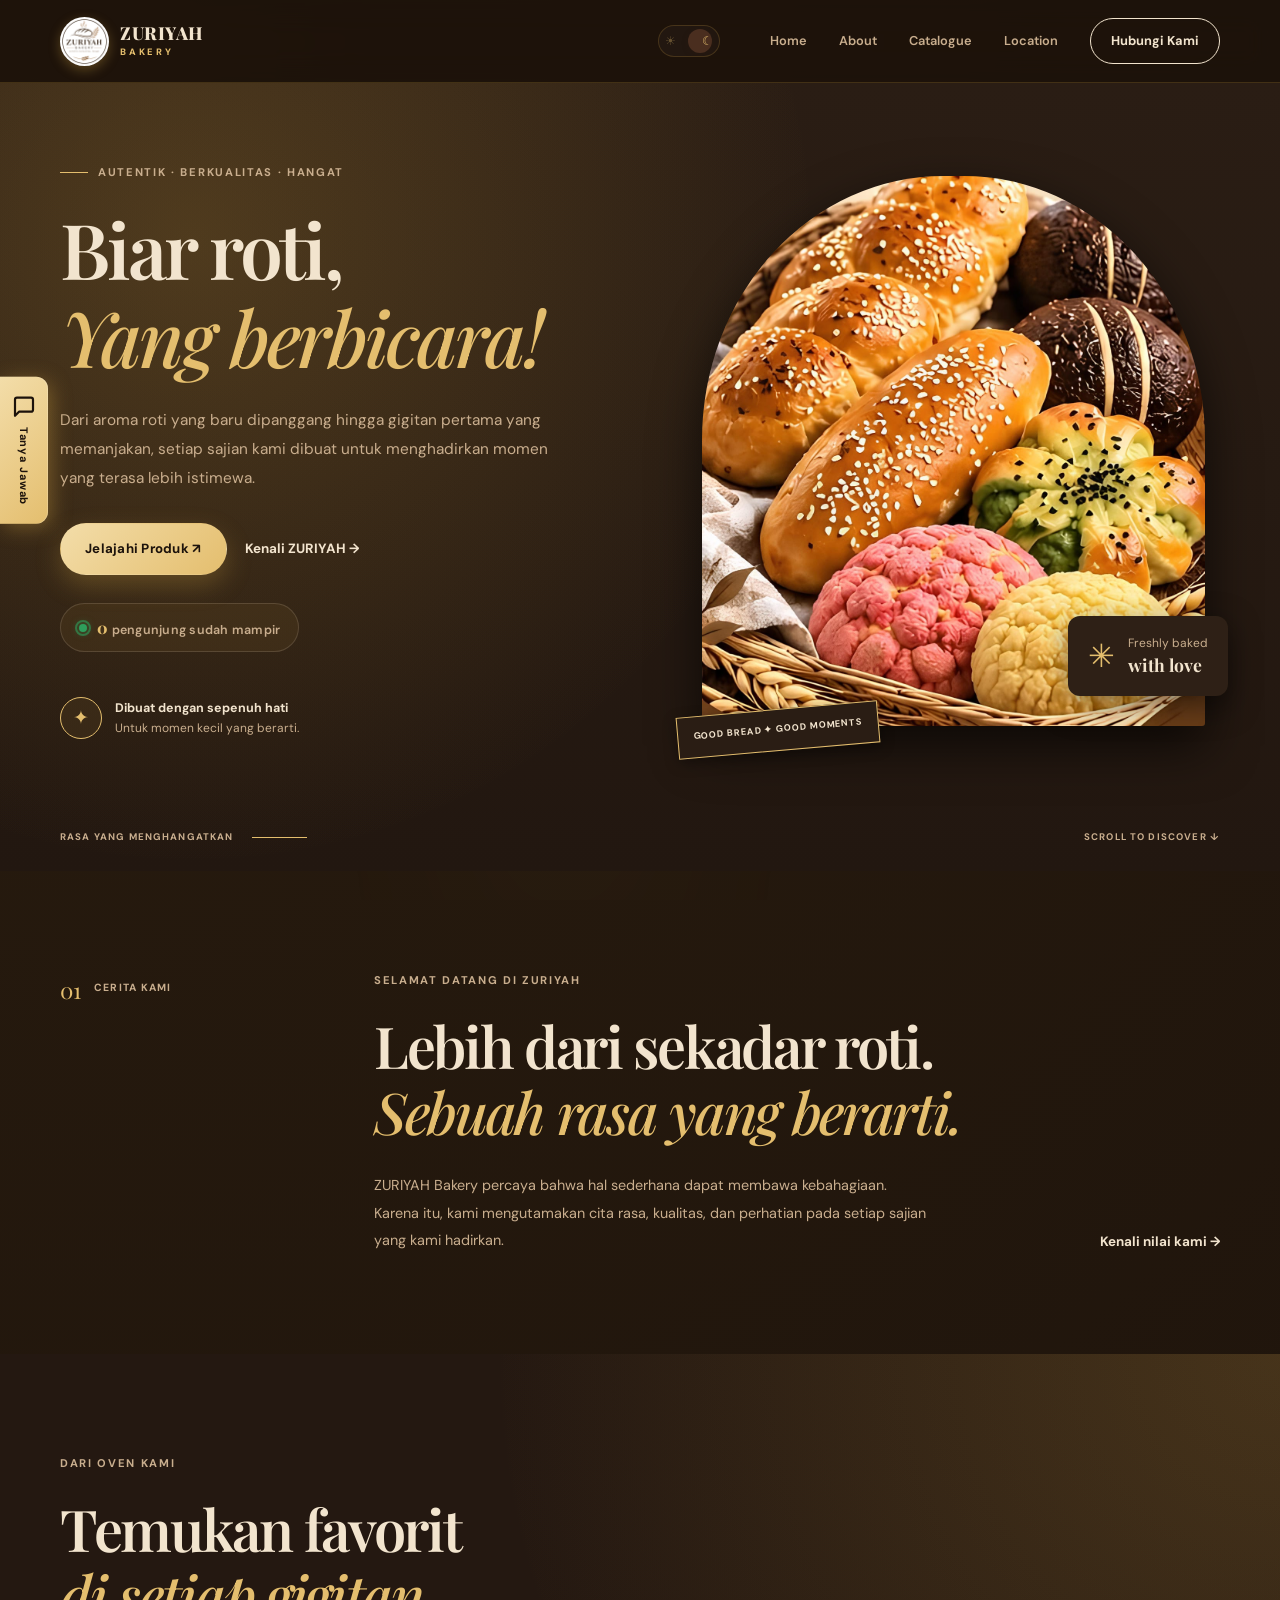
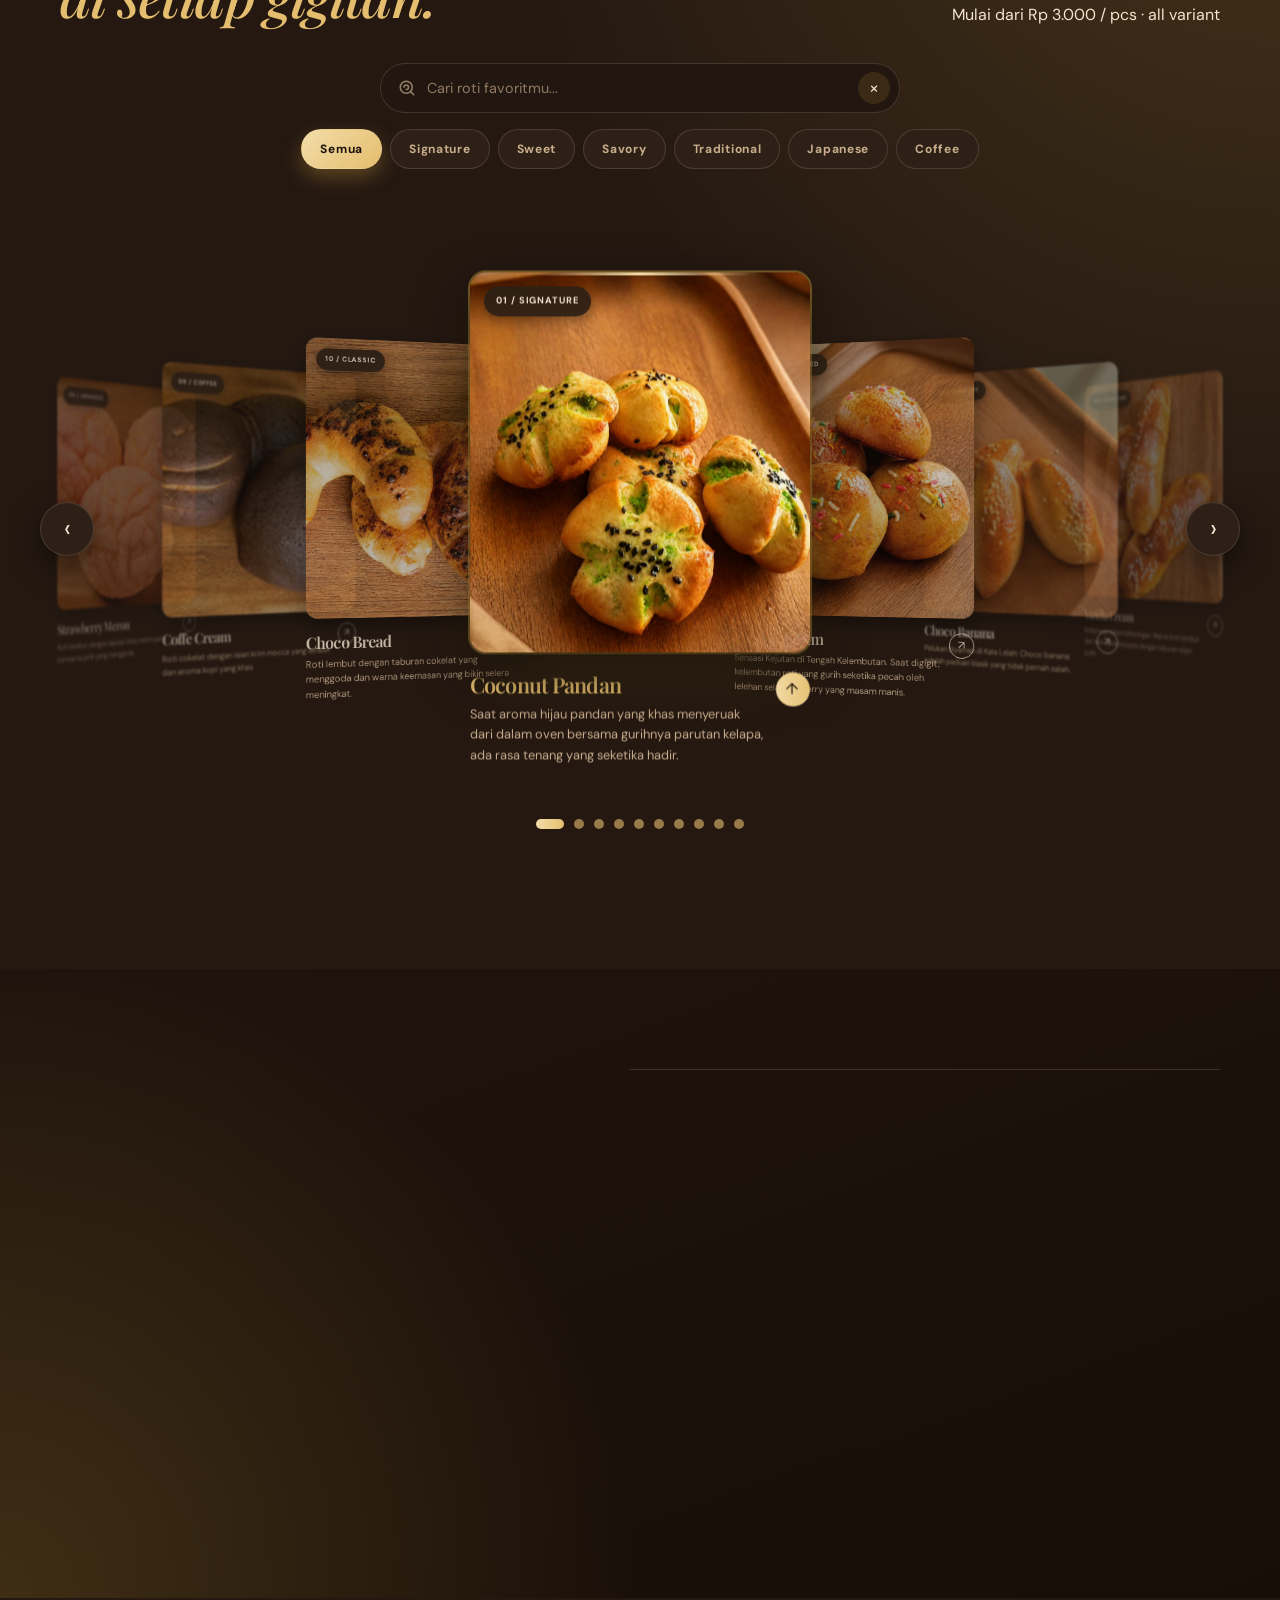
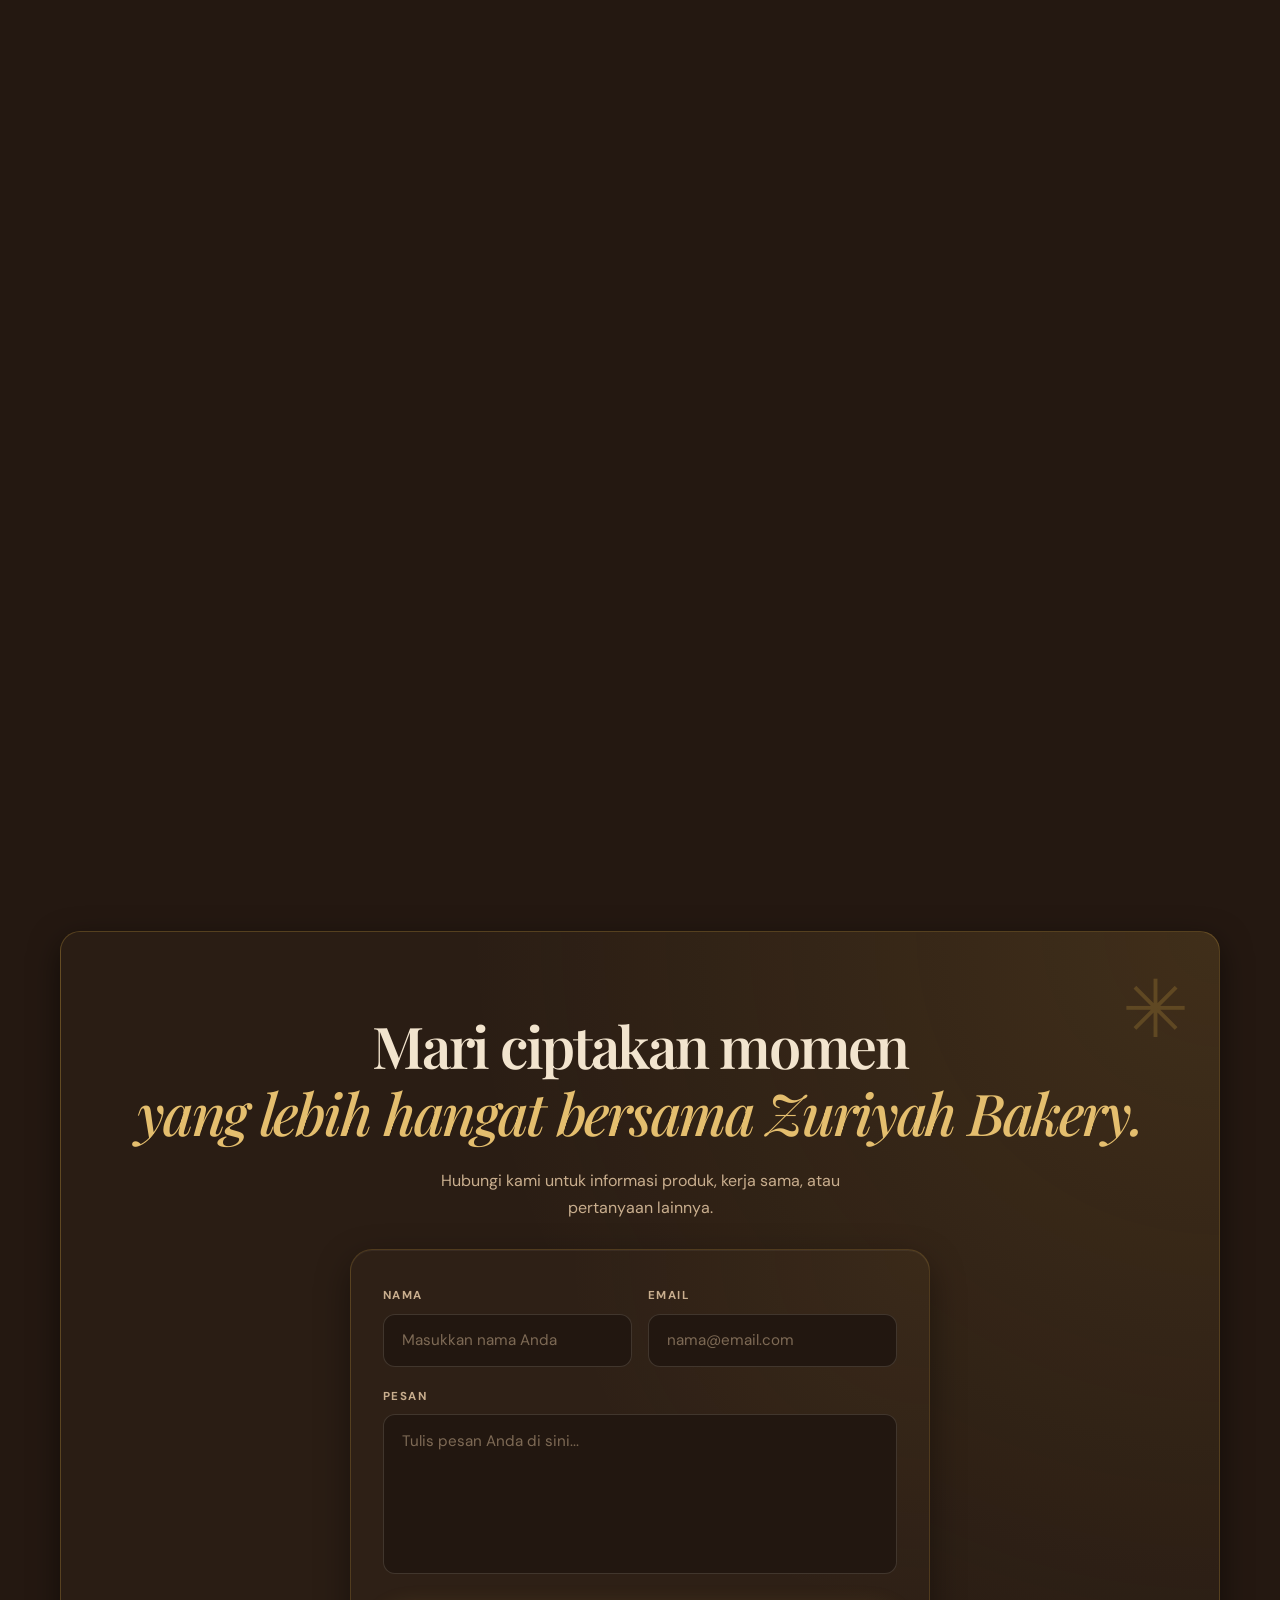
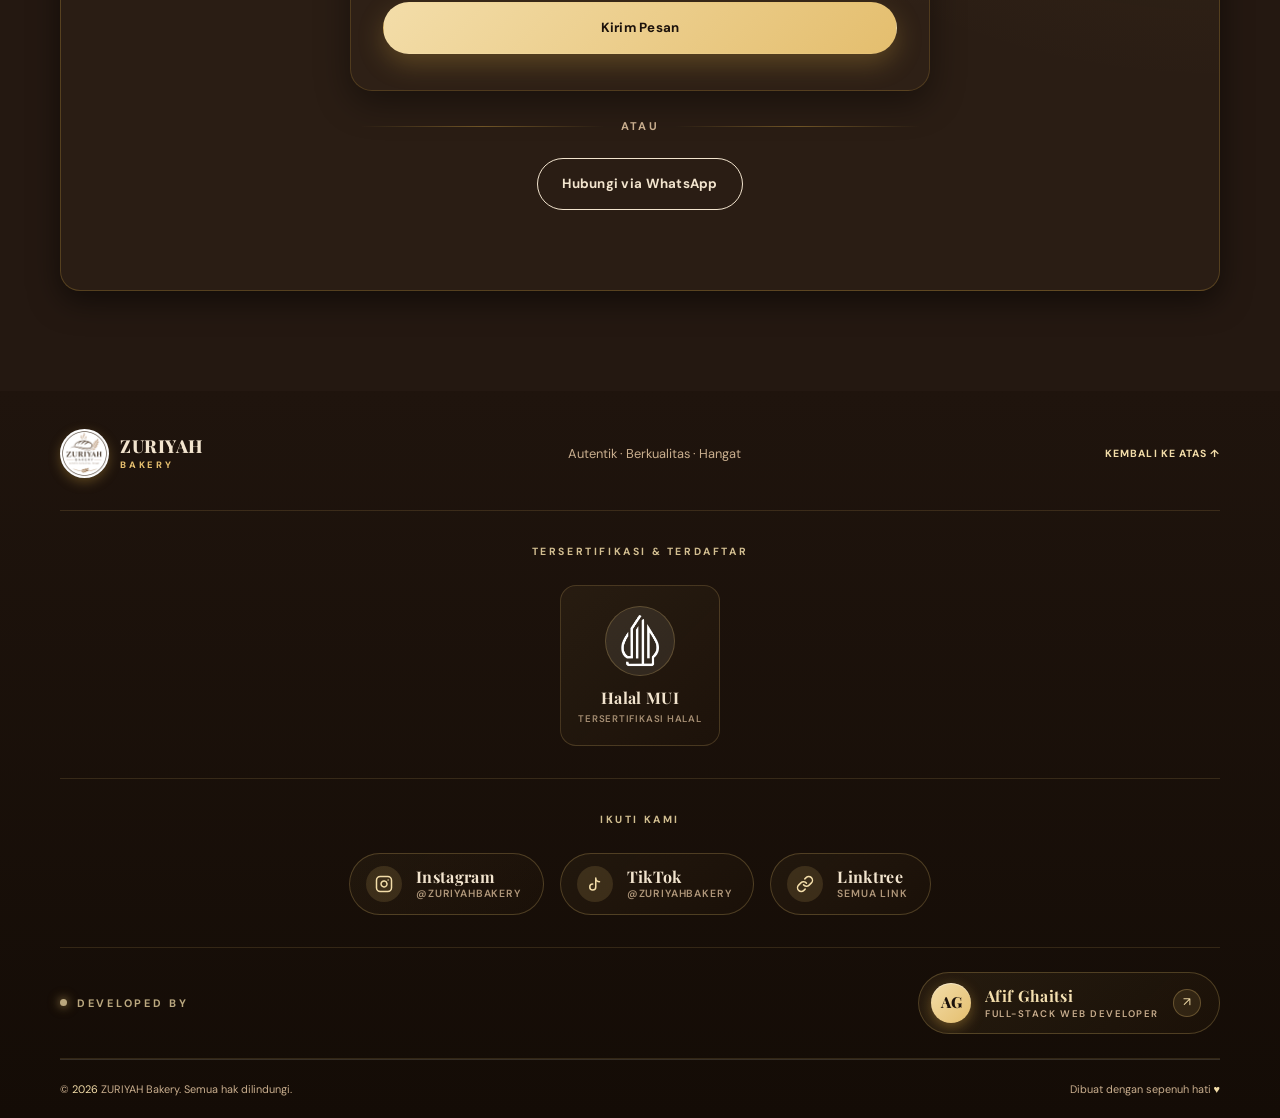
==== commit 01ff5dd2: "update lagi" ====
--- a/index.html
+++ b/index.html
@@ -494,6 +494,45 @@
             </div>
         </div>
 
+                <!-- SOSMED & LINKTREE -->
+        <div class="container footer-socials">
+            <p class="footer-certs-title">IKUTI KAMI</p>
+            <div class="social-links-grid">
+                <!-- Instagram -->
+                <a href="https://instagram.com/zuriyah_bakery_bogor" target="_blank" rel="noopener noreferrer" class="social-link" aria-label="Instagram ZURIYAH Bakery">
+                    <span class="social-icon">
+                        <svg xmlns="http://www.w3.org/2000/svg" viewBox="0 0 24 24" fill="none" stroke="currentColor" stroke-width="2" stroke-linecap="round" stroke-linejoin="round"><rect x="2" y="2" width="20" height="20" rx="5" ry="5"></rect><path d="M16 11.37A4 4 0 1 1 12.63 8 4 4 0 0 1 16 11.37z"></path><line x1="17.5" y1="6.5" x2="17.51" y2="6.5"></line></svg>
+                    </span>
+                    <span class="social-text">
+                        <strong>Instagram</strong>
+                        <small>@zuriyahbakery</small>
+                    </span>
+                </a>
+
+                <!-- TikTok -->
+                <a href="https://tiktok.com/@zuriyahbakery" target="_blank" rel="noopener noreferrer" class="social-link" aria-label="TikTok ZURIYAH Bakery">
+                    <span class="social-icon">
+                        <svg xmlns="http://www.w3.org/2000/svg" viewBox="0 0 24 24" fill="none" stroke="currentColor" stroke-width="2" stroke-linecap="round" stroke-linejoin="round"><path d="M9 12a4 4 0 1 0 4 4V4a5 5 0 0 0 5 5"></path></svg>
+                    </span>
+                    <span class="social-text">
+                        <strong>TikTok</strong>
+                        <small>@zuriyahbakery</small>
+                    </span>
+                </a>
+
+                <!-- Linktree -->
+                <a href="https://linktr.ee/zuriyahbakery" target="_blank" rel="noopener noreferrer" class="social-link" aria-label="Linktree ZURIYAH Bakery">
+                    <span class="social-icon">
+                        <svg xmlns="http://www.w3.org/2000/svg" viewBox="0 0 24 24" fill="none" stroke="currentColor" stroke-width="2" stroke-linecap="round" stroke-linejoin="round"><path d="M10 13a5 5 0 0 0 7.54.54l3-3a5 5 0 0 0-7.07-7.07l-1.72 1.71"></path><path d="M14 11a5 5 0 0 0-7.54-.54l-3 3a5 5 0 0 0 7.07 7.07l1.71-1.71"></path></svg>
+                    </span>
+                    <span class="social-text">
+                        <strong>Linktree</strong>
+                        <small>Semua Link</small>
+                    </span>
+                </a>
+            </div>
+        </div>
+
         <div class="container developer-watermark">
             <div class="dev-badge">
                 <span class="dev-dot" aria-hidden="true"></span>
--- a/style.css
+++ b/style.css
@@ -1759,6 +1759,115 @@
 .footer-bottom p { margin: 0; }
 .footer-bottom span { color: var(--gold-light); }
 
+/* ====================================================
+   FOOTER — SOCIAL MEDIA LINKS (IG, TIKTOK, LINKTREE)
+   ==================================================== */
+.footer-socials {
+    padding: 32px 0;
+    border-top: 1px solid rgba(228, 190, 110, 0.15);
+    text-align: center;
+}
+
+.social-links-grid {
+    display: flex;
+    justify-content: center;
+    align-items: center;
+    gap: 16px;
+    flex-wrap: wrap;
+}
+
+.social-link {
+    display: flex;
+    align-items: center;
+    gap: 14px;
+    padding: 12px 22px 12px 16px;
+    border: 1px solid rgba(228, 190, 110, 0.25);
+    border-radius: 50px;
+    background: linear-gradient(135deg, rgba(228, 190, 110, 0.05), rgba(199, 154, 62, 0.02));
+    color: var(--text-on-dark);
+    transition: transform 0.35s var(--ease), border-color 0.3s ease, background 0.3s ease, box-shadow 0.3s ease;
+}
+
+.social-link:hover {
+    transform: translateY(-3px);
+    border-color: rgba(228, 190, 110, 0.6);
+    background: linear-gradient(135deg, rgba(228, 190, 110, 0.12), rgba(199, 154, 62, 0.05));
+    box-shadow: 0 8px 20px rgba(0, 0, 0, 0.2);
+}
+
+.social-icon {
+    display: grid;
+    place-items: center;
+    width: 36px;
+    height: 36px;
+    border-radius: 50%;
+    background: rgba(228, 190, 110, 0.15);
+    color: var(--gold-light);
+    transition: transform 0.35s var(--ease), background 0.3s ease, color 0.3s ease;
+}
+
+.social-link:hover .social-icon {
+    background: var(--gold-light);
+    color: #1C120B;
+    transform: rotate(-8deg) scale(1.05);
+}
+
+.social-icon svg {
+    width: 18px;
+    height: 18px;
+}
+
+.social-text {
+    display: flex;
+    flex-direction: column;
+    text-align: left;
+    line-height: 1.2;
+}
+
+.social-text strong {
+    font-family: var(--serif);
+    font-size: 1rem;
+    font-weight: 700;
+    letter-spacing: 0.02em;
+    color: var(--text-on-dark);
+}
+
+.social-text small {
+    margin-top: 2px;
+    font-family: var(--sans);
+    font-size: 0.65rem;
+    font-weight: 600;
+    letter-spacing: 0.08em;
+    text-transform: uppercase;
+    color: var(--text-on-dark-soft);
+    opacity: 0.85;
+}
+
+/* Responsive Sosmed di HP */
+@media (max-width: 640px) {
+    .footer-socials { padding: 24px 0; }
+    
+    .social-links-grid {
+        flex-direction: column;
+        gap: 10px;
+    }
+
+    .social-link {
+        width: 100%;
+        max-width: 280px;
+        justify-content: flex-start;
+        padding: 10px 18px 10px 12px;
+    }
+
+    .social-icon {
+        width: 32px;
+        height: 32px;
+    }
+
+    .social-text strong { font-size: 0.9rem; }
+    .social-text small { font-size: 0.6rem; }
+}
+
 /* ==========================
    DEVELOPER WATERMARK
    ========================== */
@@ -3388,4 +3497,5 @@
 
     .footer-cert-text strong { font-size: 0.9rem; }
     .footer-cert-text small { font-size: 0.55rem; }
-}+}
+
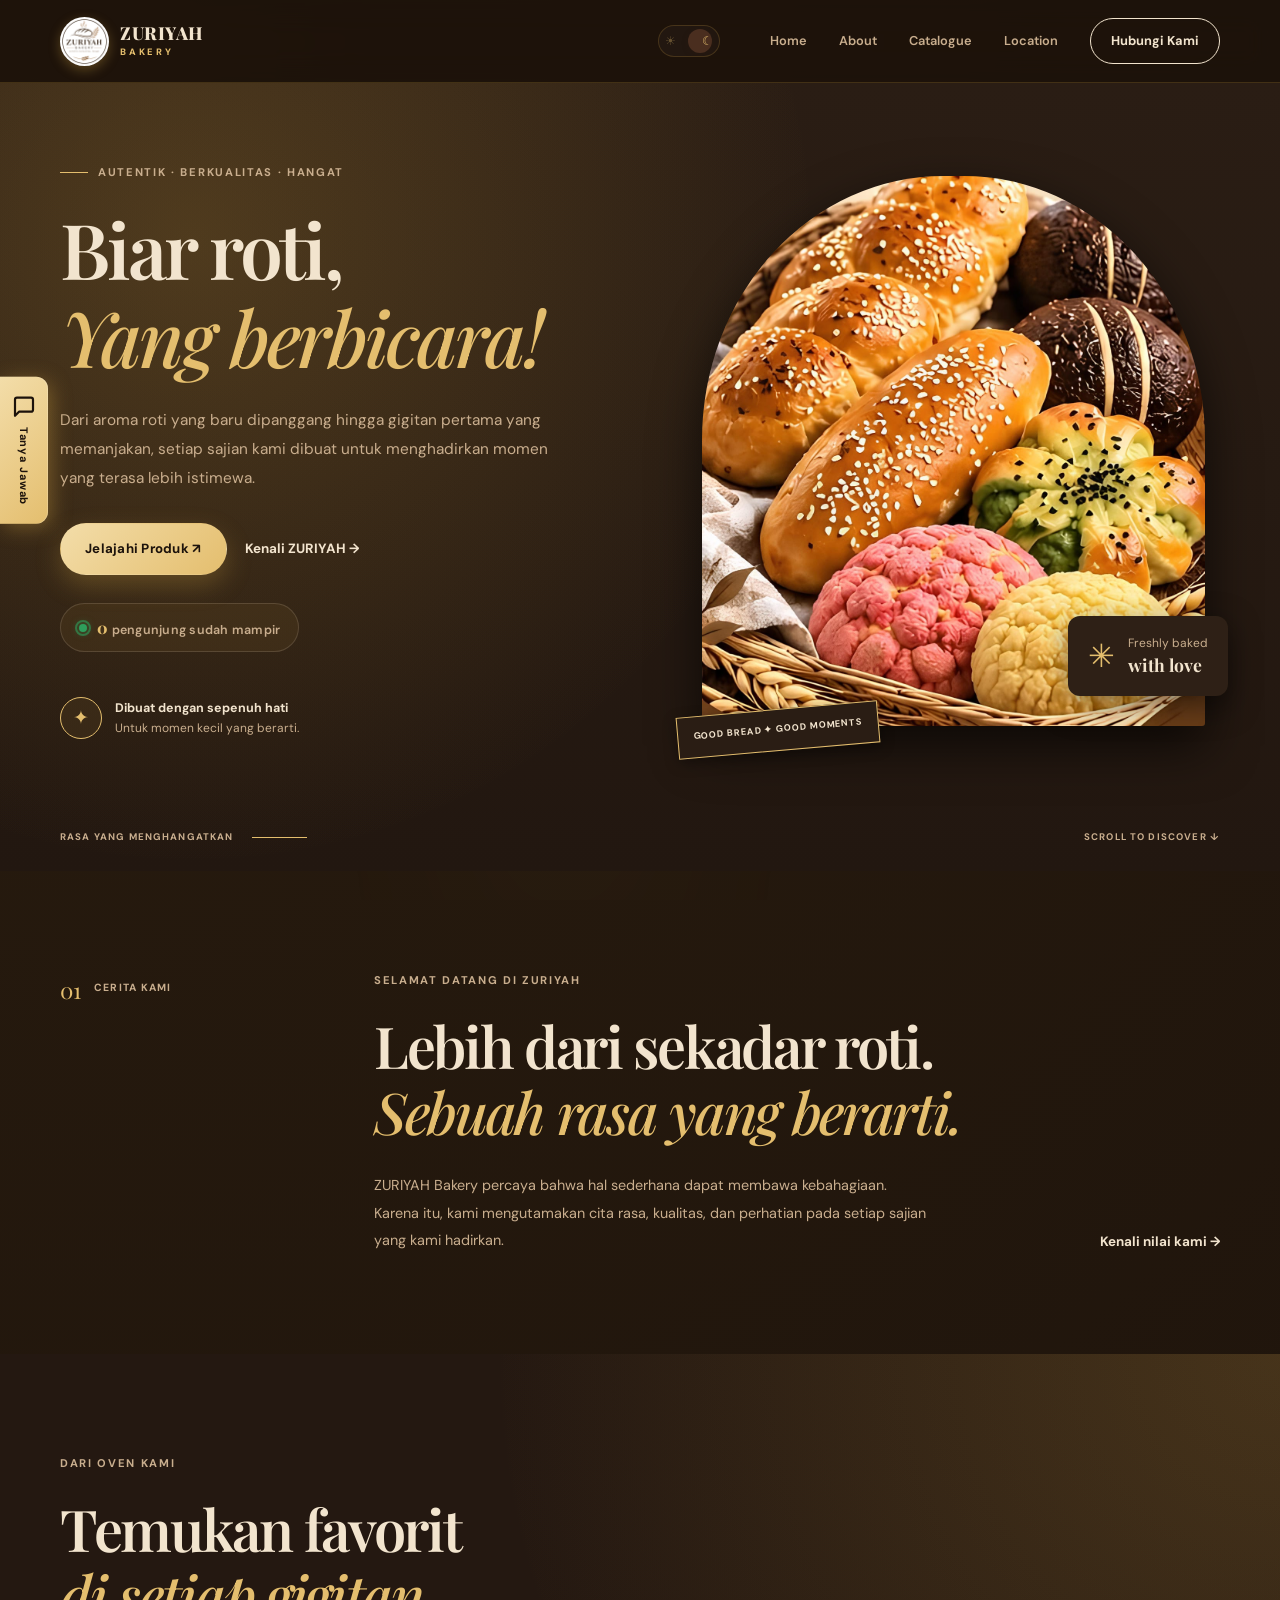
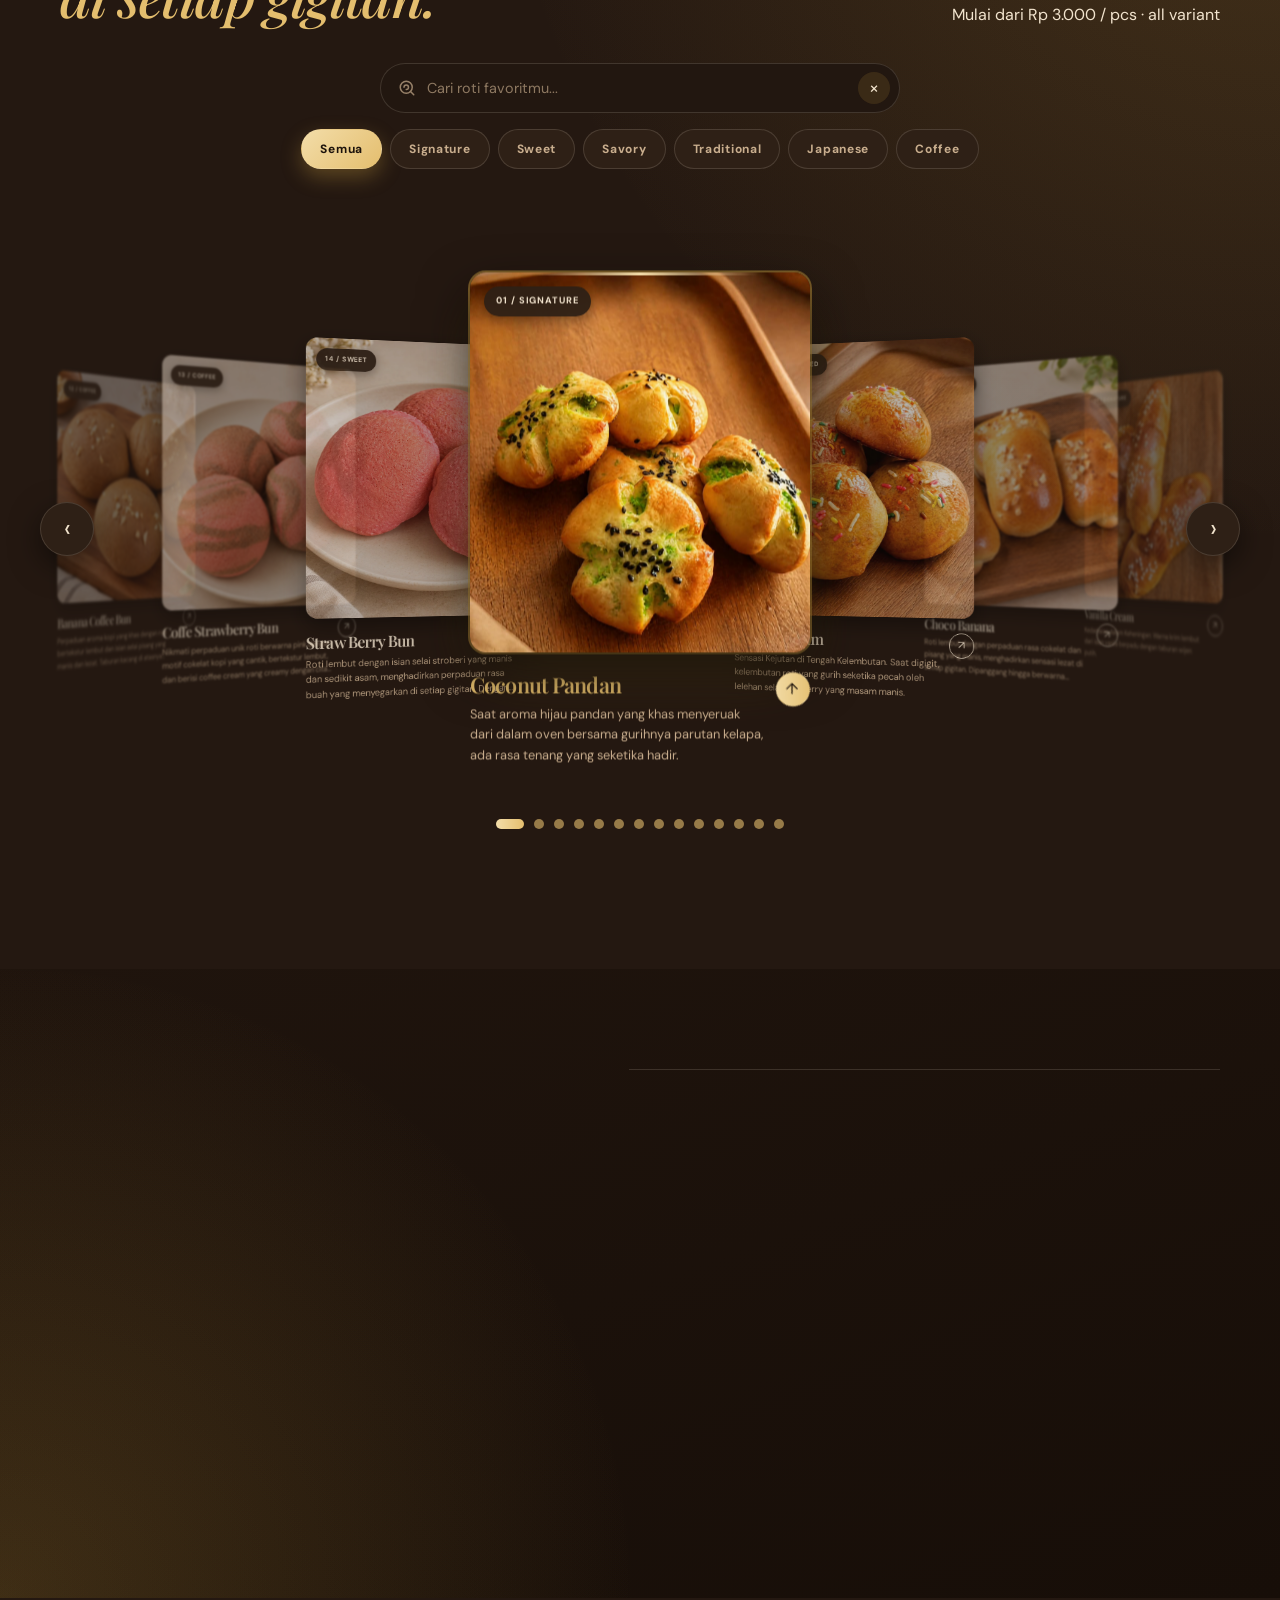
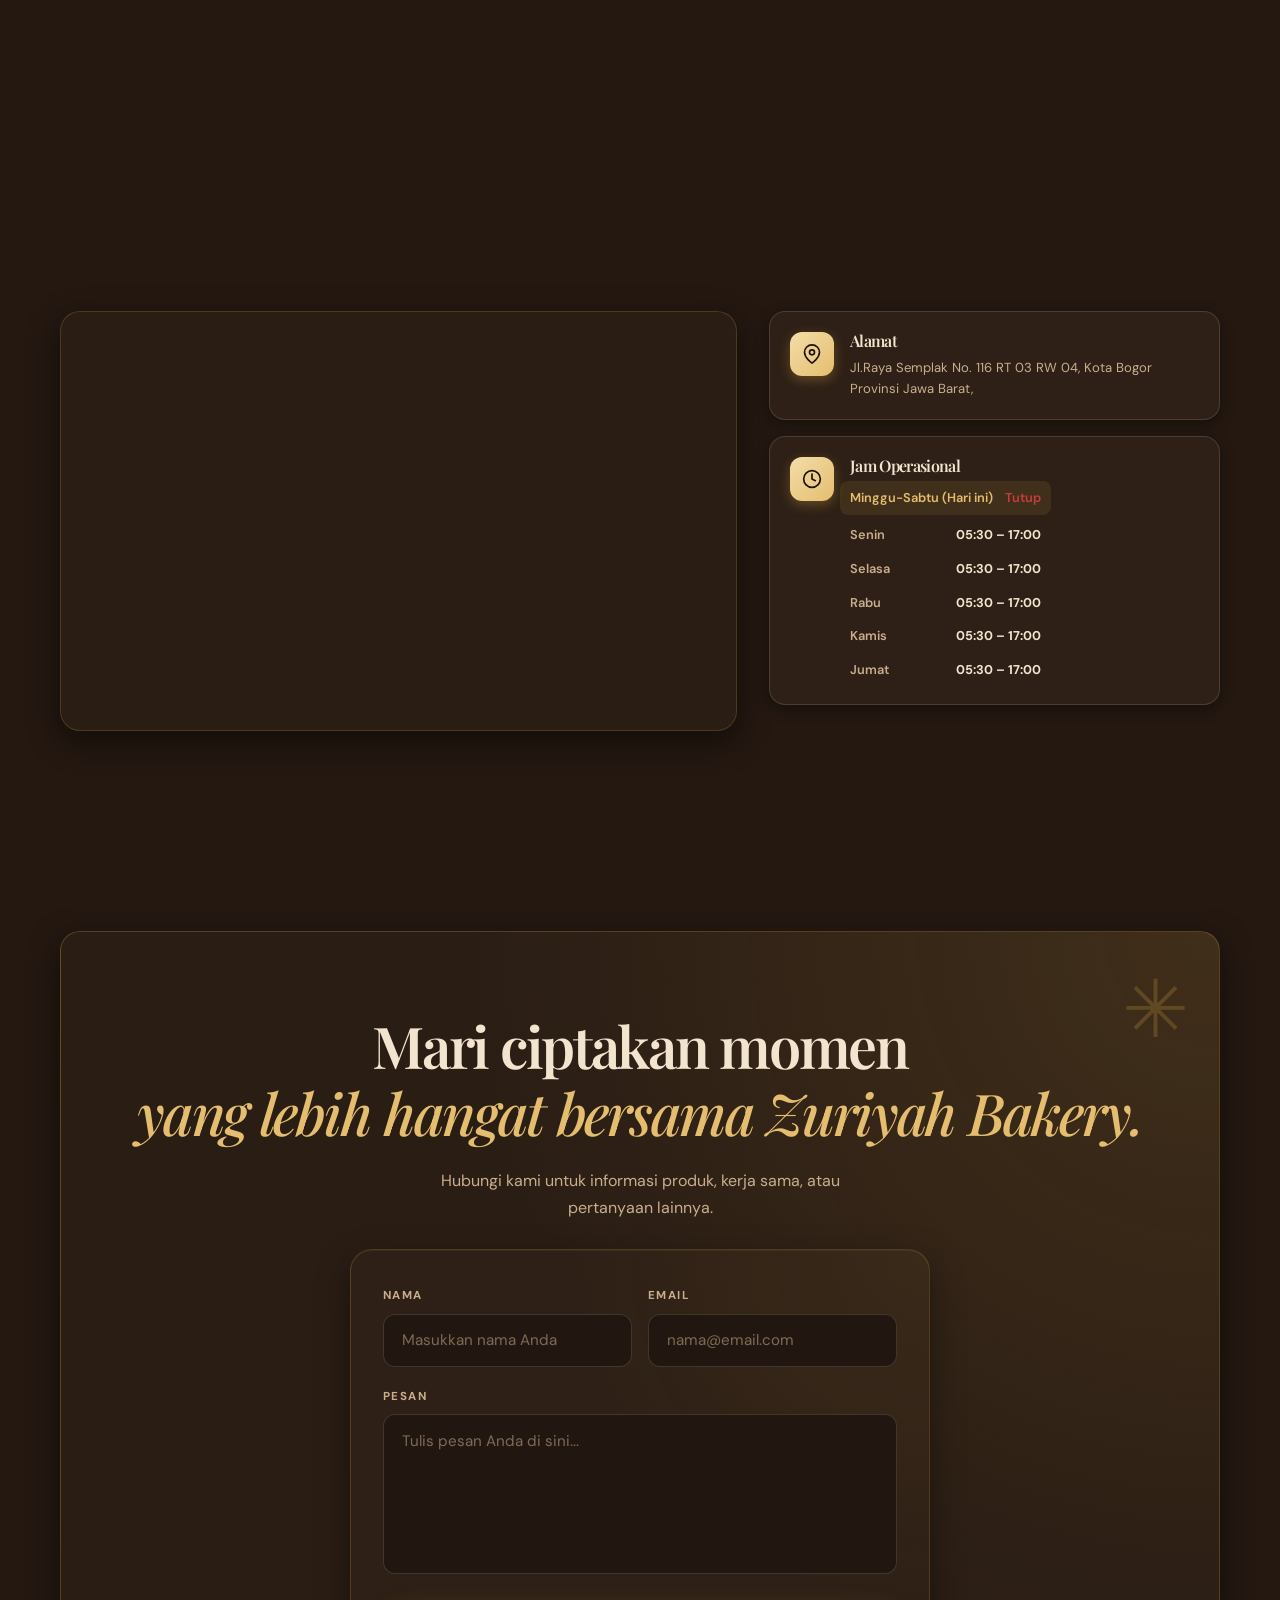
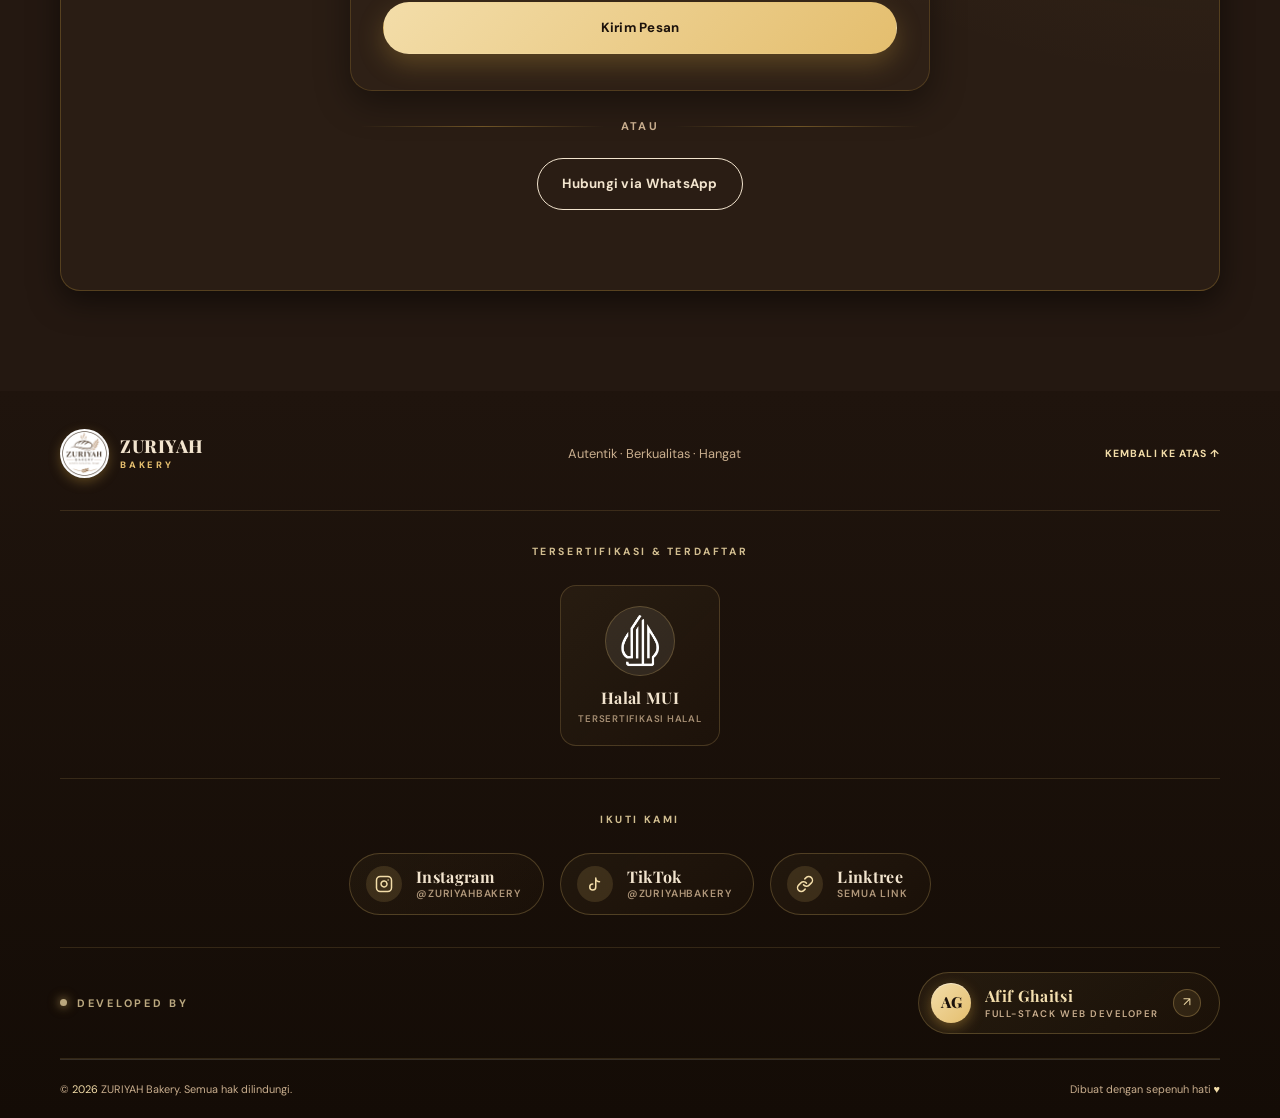
==== commit ba084119: "update" ====
--- a/index.html
+++ b/index.html
@@ -129,7 +129,8 @@
                 </div>
 
                 <div class="hero-image">
-                    <img src="assets/image.jpeg" alt="image">
+                    <!-- Gambar Hero telah diganti ke assets/2.jpeg -->
+                    <img src="assets/image.jpeg" alt="Koleksi Roti ZURIYAH Bakery">
                     <div class="image-badge">
                         <span aria-hidden="true">✳</span>
                         <p>Freshly baked<br><strong>with love</strong></p>
@@ -240,15 +241,15 @@
                             </div>
                         </article>
                         <!-- Produk 3 -->
-                        <article class="product-card" data-index="2" data-category="sweet" data-name="choco banana cokelat pisang">
-                            <div class="product-image">
-                                <img src="image/choco banana.jpeg" alt="Roti Choco Banana" loading="lazy">
-                                <span>03 / COMFORT</span>
+                        <article class="product-card" data-index="2" data-category="sweet" data-name="choco banana cokelat pisang kacang">
+                            <div class="product-image">
+                                <img src="image/cokelat banana.jpeg" alt="Choco Banana" loading="lazy">
+                                <span>03 / SWEET</span>
                             </div>
                             <div class="product-info">
                                 <div>
                                     <h3>Choco Banana</h3>
-                                    <p>Pelukan Nyaman di Kala Lelah: Choco banana adalah paduan klasik yang tidak pernah salah.</p>
+                                    <p>Roti lembut dengan perpaduan rasa cokelat dan pisang yang manis, menghadirkan sensasi lezat di setiap gigitan. Dipanggang hingga berwarna keemasan dengan taburan potongan kacang yang menambah tekstur renyah. Cocok untuk teman santai, camilan sore, atau pelengkap secangkir kopi dan teh</p>
                                 </div>
                                 <button class="product-arrow" type="button" aria-label="Lihat detail" data-open-modal><span aria-hidden="true">↗</span></button>
                             </div>
@@ -284,7 +285,7 @@
                         <!-- Produk 6 -->
                         <article class="product-card" data-index="5" data-category="savory" data-name="sausage sosis mayo original">
                             <div class="product-image">
-                                <img src="image/sosis.jpeg" alt="Sosis" loading="lazy">
+                                <img src="image/sosis remake.jpeg" alt="Sosis" loading="lazy">
                                 <span>06 / SAVORY</span>
                             </div>
                             <div class="product-info">
@@ -326,7 +327,7 @@
                         <!-- Produk 9 -->
                         <article class="product-card" data-index="8" data-category="coffee" data-name="coffe cream kopi mocca moka">
                             <div class="product-image">
-                                <img src="image/roti kopi.jpeg" alt="Roti Kopi" loading="lazy">
+                                <img src="image/coffe Bun.jpeg" alt="Roti Kopi" loading="lazy">
                                 <span>09 / COFFEE</span>
                             </div>
                             <div class="product-info">
@@ -351,6 +352,63 @@
                                 <button class="product-arrow" type="button" aria-label="Lihat detail" data-open-modal><span aria-hidden="true">↗</span></button>
                             </div>
                         </article>
+                        <!-- Produk 11 -->
+                        <article class="product-card" data-index="10" data-category="sweet" data-name="vanilla strawberry bun vanila stroberi pink">
+                            <div class="product-image">
+                                <img src="image/vanila stroberi bun.jpeg" alt="Vanilla Strawberry Bun" loading="lazy">
+                                <span>11 / SWEET</span>
+                            </div>
+                            <div class="product-info">
+                                <div>
+                                    <h3>Vanilla Strawberry Bun</h3>
+                                    <p>Roti berwarna pink yang cantik dengan tekstur lembut dan isian vanilla cream yang creamy serta manis. Perpaduan tampilan yang menggoda dan kelembutan krim vanila di setiap gigitan menjadikan Vanilla Strawberry Bun pilihan sempurna untuk menemani waktu santai bersama keluarga maupun teman.</p>
+                                </div>
+                                <button class="product-arrow" type="button" aria-label="Lihat detail" data-open-modal><span aria-hidden="true">↗</span></button>
+                            </div>
+                        </article>
+                        <!-- Produk 12 -->
+                        <article class="product-card" data-index="11" data-category="coffee" data-name="banana coffee bun pisang kopi kacang">
+                            <div class="product-image">
+                                <img src="image/banana coffe bun.jpeg" alt="Banana Coffee Bun" loading="lazy">
+                                <span>12 / COFFEE</span>
+                            </div>
+                            <div class="product-info">
+                                <div>
+                                    <h3>Banana Coffee Bun</h3>
+                                    <p>Perpaduan aroma kopi yang khas dengan roti bertekstur lembut dan isian selai pisang yang manis dan lezat. Taburan kacang di atasnya menambah sentuhan gurih dan tekstur yang menggugah selera. Cocok dinikmati sebagai teman minum kopi atau camilan favorit kapan saja. Aroma kopi yang menggoda, manisnya pisang yang istimewa!.</p>
+                                </div>
+                                <button class="product-arrow" type="button" aria-label="Lihat detail" data-open-modal><span aria-hidden="true">↗</span></button>
+                            </div>
+                        </article>
+                        <!-- Produk 13 -->
+                        <article class="product-card" data-index="12" data-category="coffee" data-name="coffe strawberry bun kopi stroberi pink">
+                            <div class="product-image">
+                                <img src="image/coffe stroberi bun.jpeg" alt="Coffe Strawberry Bun" loading="lazy">
+                                <span>13 / COFFEE</span>
+                            </div>
+                            <div class="product-info">
+                                <div>
+                                    <h3>Coffe Strawberry Bun</h3>
+                                    <p>Nikmati perpaduan unik roti berwarna pink dengan motif cokelat kopi yang cantik, bertekstur lembut, dan berisi coffee cream yang creamy dengan cita rasa kopi yang khas. Perpaduan warna menarik dan rasa kopi yang nikmat menjadikan roti ini pilihan istimewa untuk menemani waktu santai Anda. Cantik tampilannya, lembut rotinya, nikmat krim kopinya!</p>
+                                </div>
+                                <button class="product-arrow" type="button" aria-label="Lihat detail" data-open-modal><span aria-hidden="true">↗</span></button>
+                            </div>
+                        </article>
+                        <!-- Produk 14 -->
+                        <article class="product-card" data-index="13" data-category="sweet" data-name="strawberry bun stroberi selai">
+                            <div class="product-image">
+                                <img src="image/stroberi bun.jpeg" alt="Strawberry Bun" loading="lazy">
+                                <span>14 / SWEET</span>
+                            </div>
+                            <div class="product-info">
+                                <div>
+                                    <h3>Straw Berry Bun</h3>
+                                    <p>Roti lembut dengan isian selai stroberi yang manis dan sedikit asam, menghadirkan perpaduan rasa buah yang menyegarkan di setiap gigitan. Dengan tampilan merah muda yang cantik dan tekstur roti yang empuk, Strawberry Bun cocok menjadi teman sarapan maupun camilan manis kapan saja</p>
+                                </div>
+                                <button class="product-arrow" type="button" aria-label="Lihat detail" data-open-modal><span aria-hidden="true">↗</span></button>
+                            </div>
+                        </article>
+
                     </div>
 
                     <div class="slider-dots" id="sliderDots"></div>
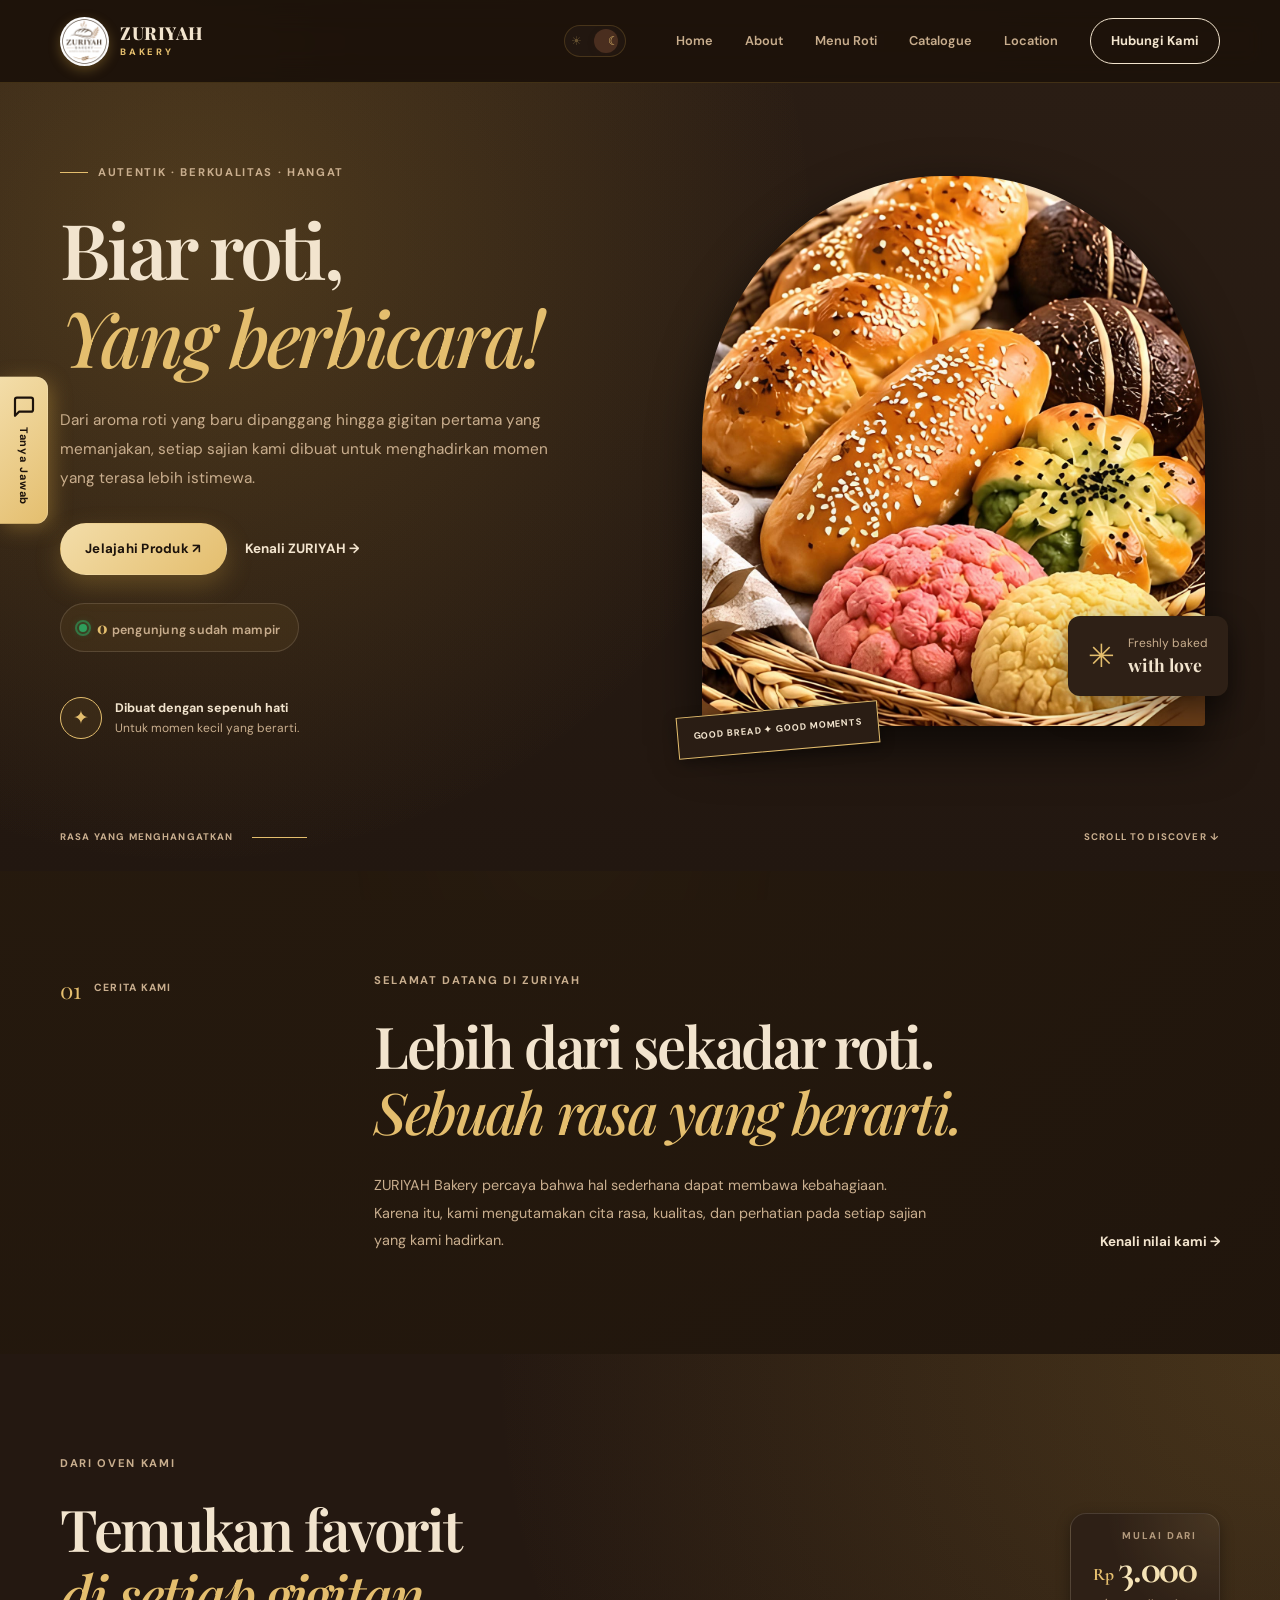
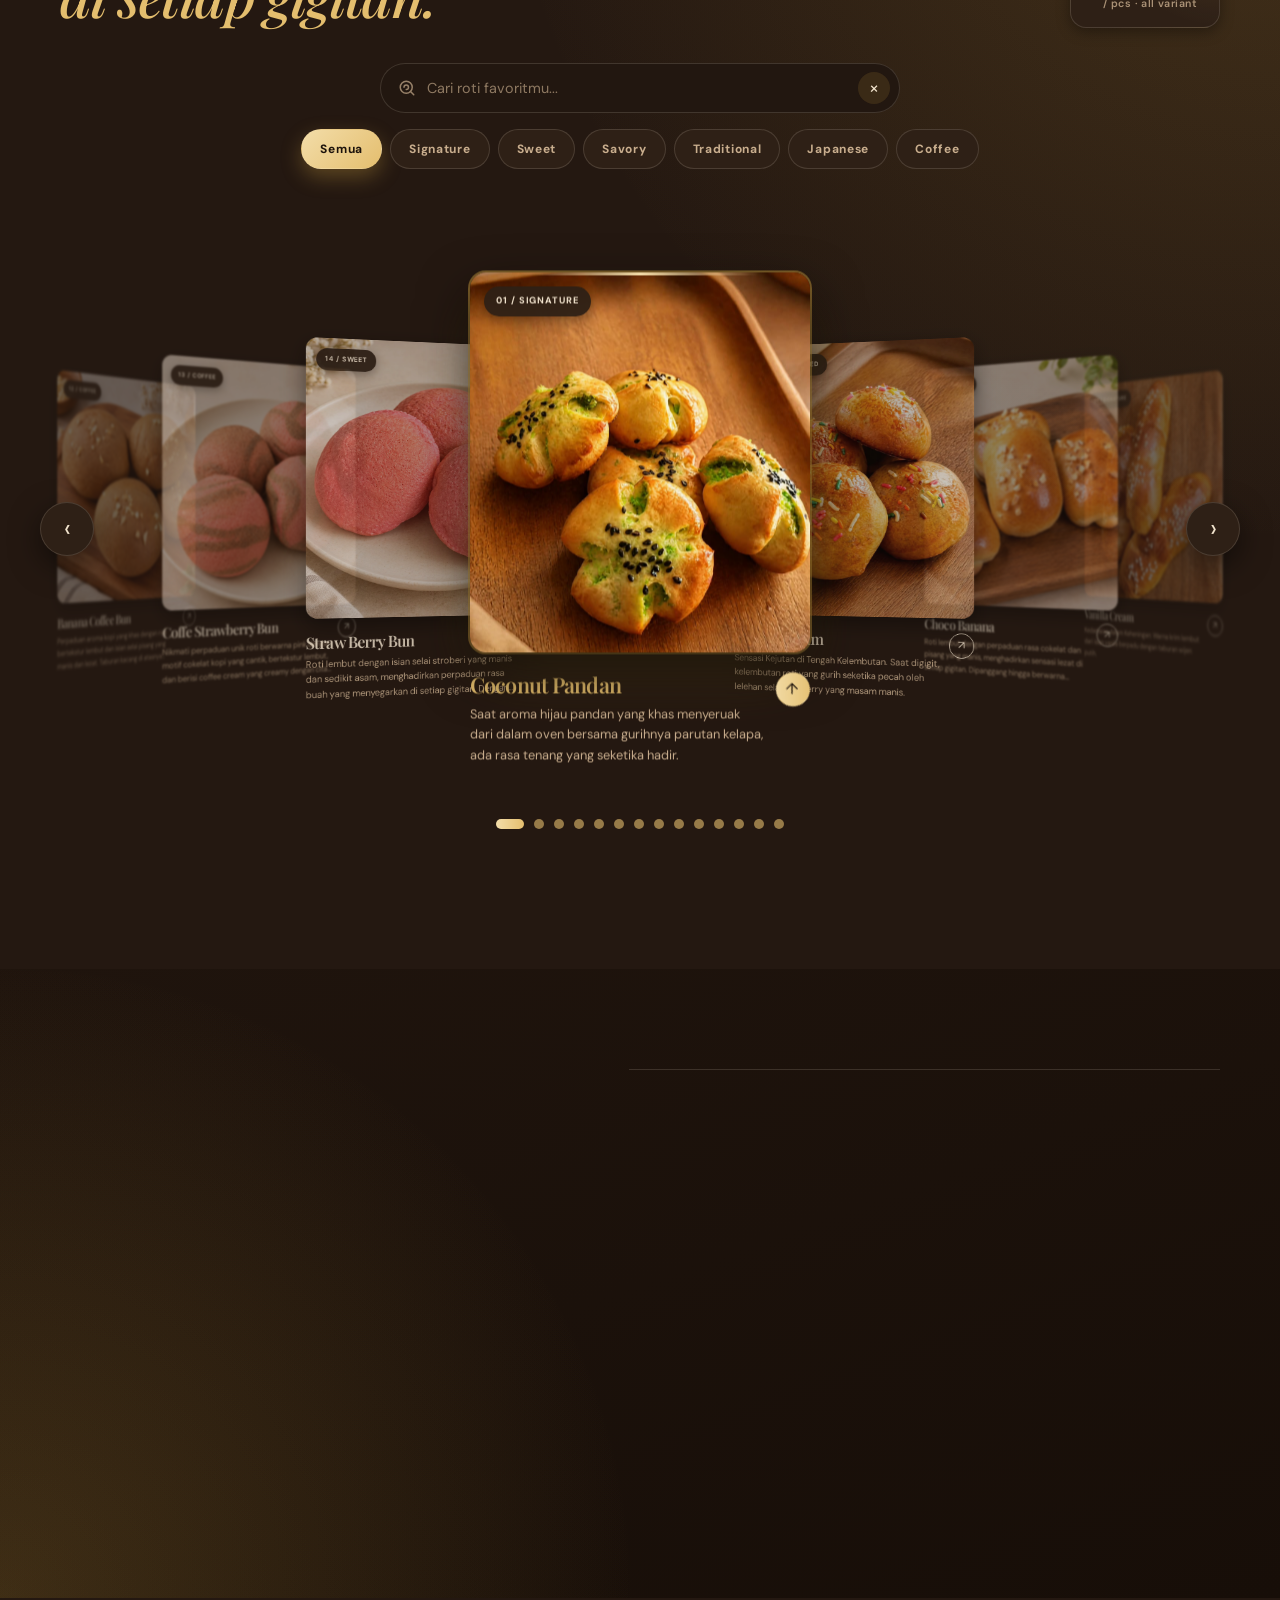
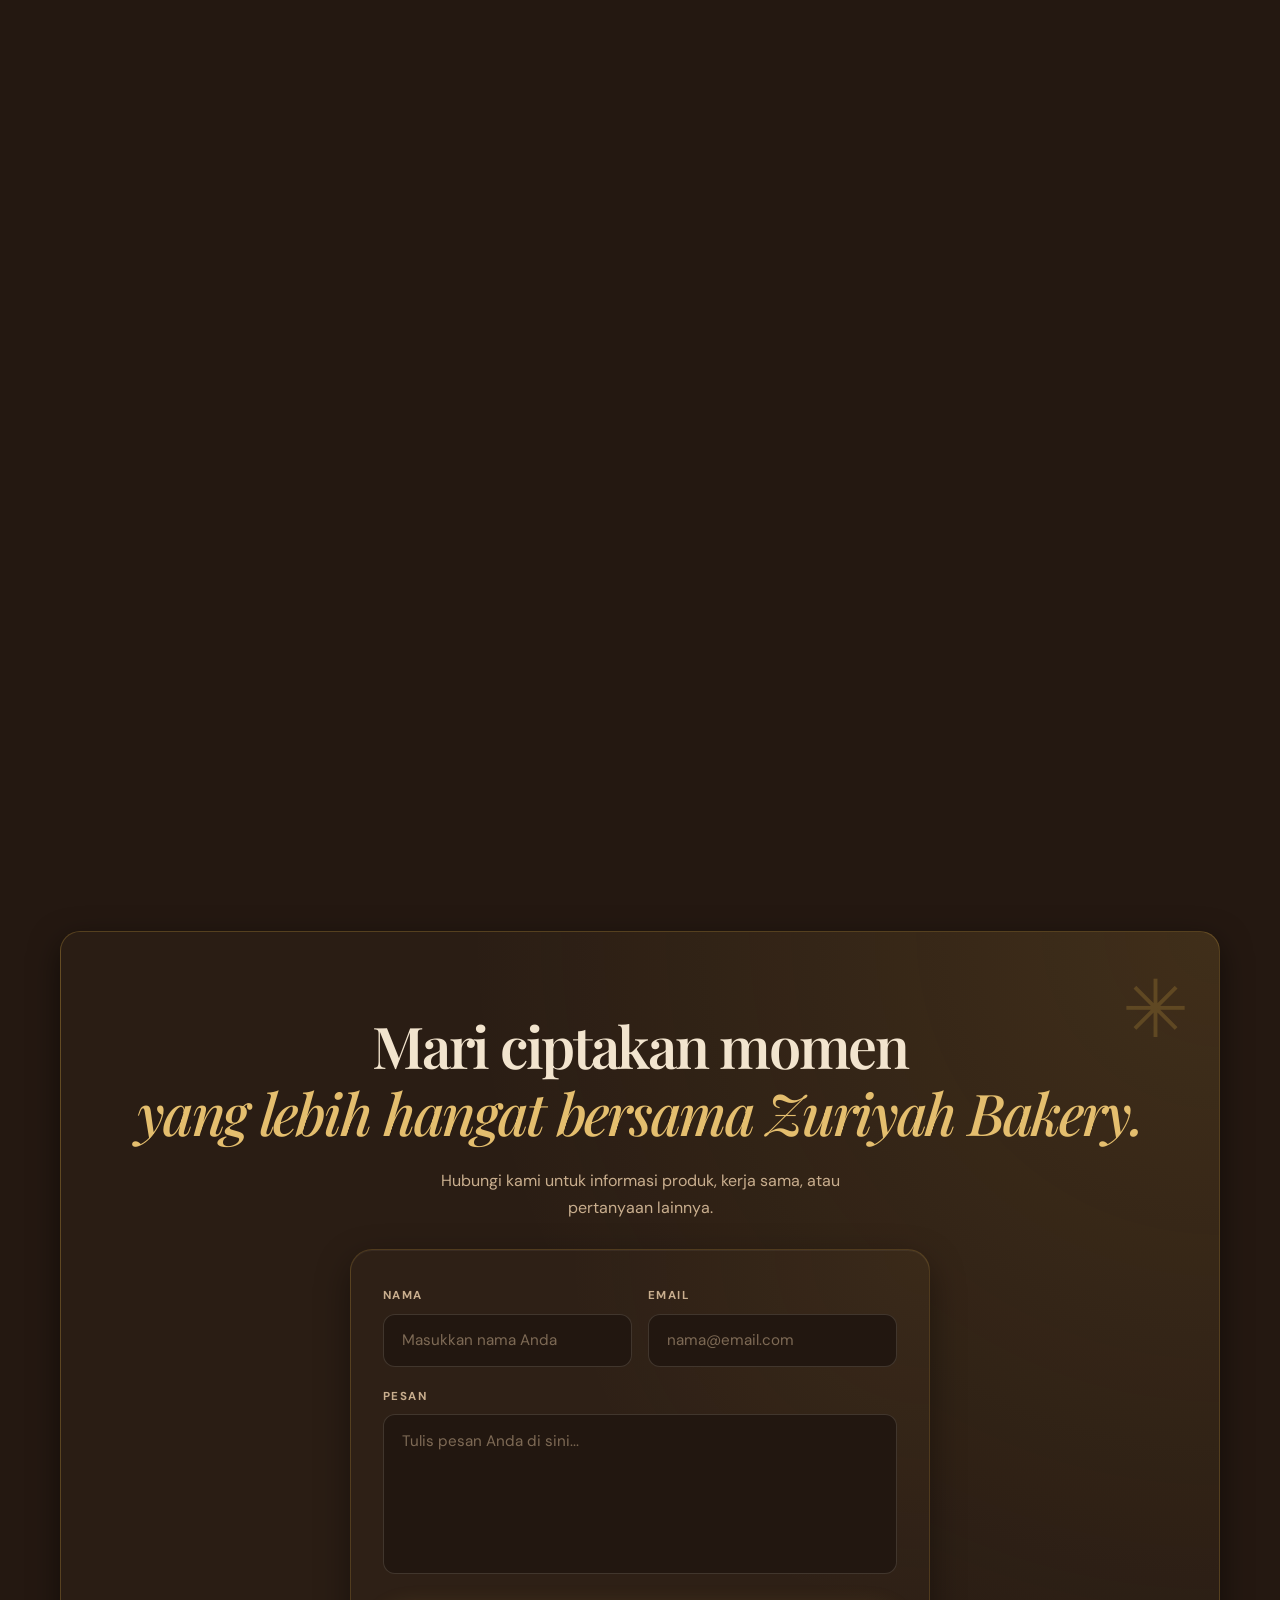
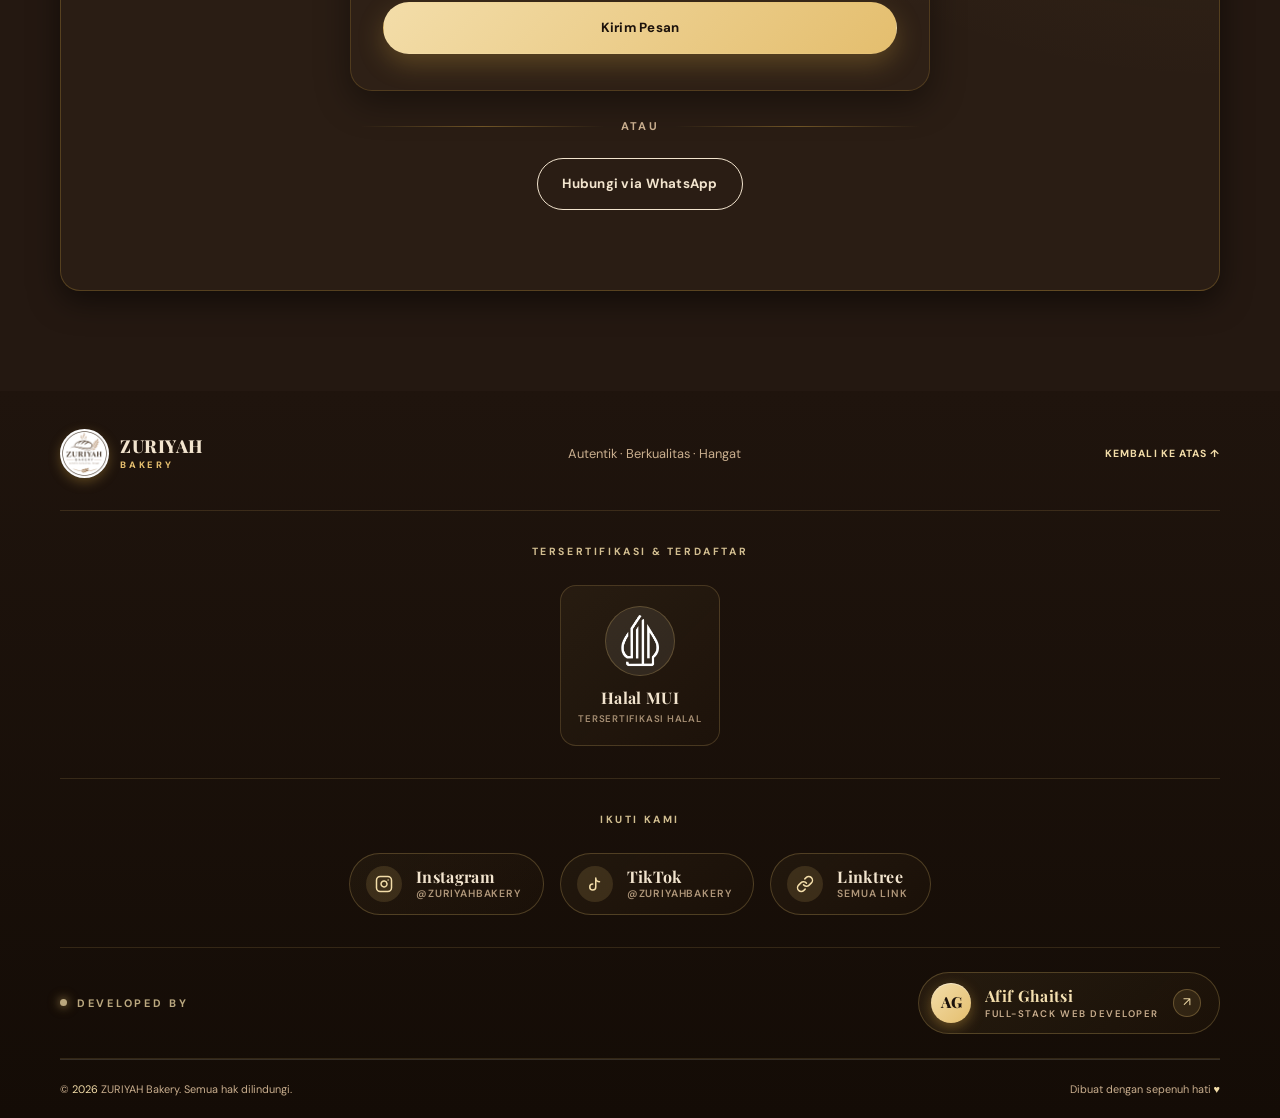
==== commit c6e9630b: "update responsive" ====
--- a/index.html
+++ b/index.html
@@ -93,6 +93,7 @@
             <div class="nav-menu" id="nav-menu">
                 <a href="#home">Home</a>
                 <a href="#about">About</a>
+                <a href="Menu Roti/index.html">Menu Roti</a>
                 <a href="#products">Catalogue</a>
                 <a href="#location">Location</a>
                 <a href="#contact" class="nav-button">Hubungi Kami</a>
--- a/style.css
+++ b/style.css
@@ -2108,8 +2108,138 @@
     flex-wrap: wrap;
 }
 
-.product-modal-price { color: var(--text-soft); font-family: "Cormorant Garamond", Georgia, serif; font-size: 1.1rem; letter-spacing: 0.02em; transition: color 0.4s ease; }
-.product-modal-price strong { color: var(--gold); font-size: 2rem; font-weight: 700; }
+/* ====================================================
+   PRICE CARD (PRODUCTS SECTION)
+   ==================================================== */
+.price-card {
+    display: flex;
+    flex-direction: column;
+    align-items: flex-end;
+    text-align: right;
+    gap: 2px;
+    padding: 14px 22px;
+    border: 1px solid var(--border-input);
+    border-radius: 16px;
+    background: radial-gradient(circle at 100% 0%, rgba(199, 154, 62, 0.12), transparent 60%), var(--bg-form);
+    box-shadow: var(--shadow-sm);
+    transition: border-color 0.3s ease, background 0.4s ease, transform 0.3s var(--ease), box-shadow 0.3s ease;
+    flex-shrink: 0;
+}
+
+.price-card:hover {
+    border-color: var(--gold);
+    transform: translateY(-3px);
+    box-shadow: var(--shadow-md);
+}
+
+.price-label {
+    color: var(--text-soft);
+    font-family: var(--sans);
+    font-size: 0.62rem;
+    font-weight: 700;
+    letter-spacing: 0.18em;
+    text-transform: uppercase;
+    opacity: 0.85;
+    transition: color 0.4s ease;
+}
+
+.price-value {
+    display: flex;
+    align-items: baseline;
+    gap: 4px;
+    line-height: 1;
+    margin: 2px 0;
+}
+
+.price-currency {
+    color: var(--gold);
+    font-family: "Cormorant Garamond", Georgia, serif;
+    font-size: 1.1rem;
+    font-weight: 700;
+    letter-spacing: 0.02em;
+    transform: translateY(-2px);
+}
+
+.price-amount {
+    color: var(--gold);
+    font-family: "Cormorant Garamond", Georgia, serif;
+    font-size: 2.6rem;
+    font-weight: 700;
+    letter-spacing: -0.03em;
+    line-height: 1;
+    background: linear-gradient(135deg, var(--gold-light), var(--gold));
+    -webkit-background-clip: text;
+    background-clip: text;
+    -webkit-text-fill-color: transparent;
+    transition: filter 0.3s ease;
+}
+
+.price-card:hover .price-amount {
+    filter: brightness(1.08);
+}
+
+.price-note {
+    color: var(--text-soft);
+    font-family: var(--sans);
+    font-size: 0.66rem;
+    font-weight: 600;
+    letter-spacing: 0.04em;
+    opacity: 0.8;
+    transition: color 0.4s ease;
+}
+
+/* Dark mode tweak */
+html[data-theme="dark"] .price-card {
+    background: radial-gradient(circle at 100% 0%, rgba(228, 190, 110, 0.14), transparent 60%), var(--bg-form);
+}
+
+html[data-theme="dark"] .price-amount {
+    background: linear-gradient(135deg, var(--gold-pale), var(--gold-light));
+    -webkit-background-clip: text;
+    background-clip: text;
+    -webkit-text-fill-color: transparent;
+}
+
+/* Responsive Tablet */
+@media (max-width: 900px) {
+    .price-card {
+        align-items: flex-start;
+        text-align: left;
+        padding: 12px 18px;
+    }
+
+    .price-amount {
+        font-size: 2.2rem;
+    }
+}
+
+/* Responsive Mobile */
+@media (max-width: 640px) {
+    .price-card {
+        align-items: flex-start;
+        text-align: left;
+        padding: 10px 16px;
+        border-radius: 12px;
+        width: 100%;
+    }
+
+    .price-label {
+        font-size: 0.56rem;
+        letter-spacing: 0.14em;
+    }
+
+    .price-amount {
+        font-size: 1.9rem;
+    }
+
+    .price-currency {
+        font-size: 0.95rem;
+    }
+
+    .price-note {
+        font-size: 0.6rem;
+    }
+}
 
 /* ==========================
    TABLET (≤900px)
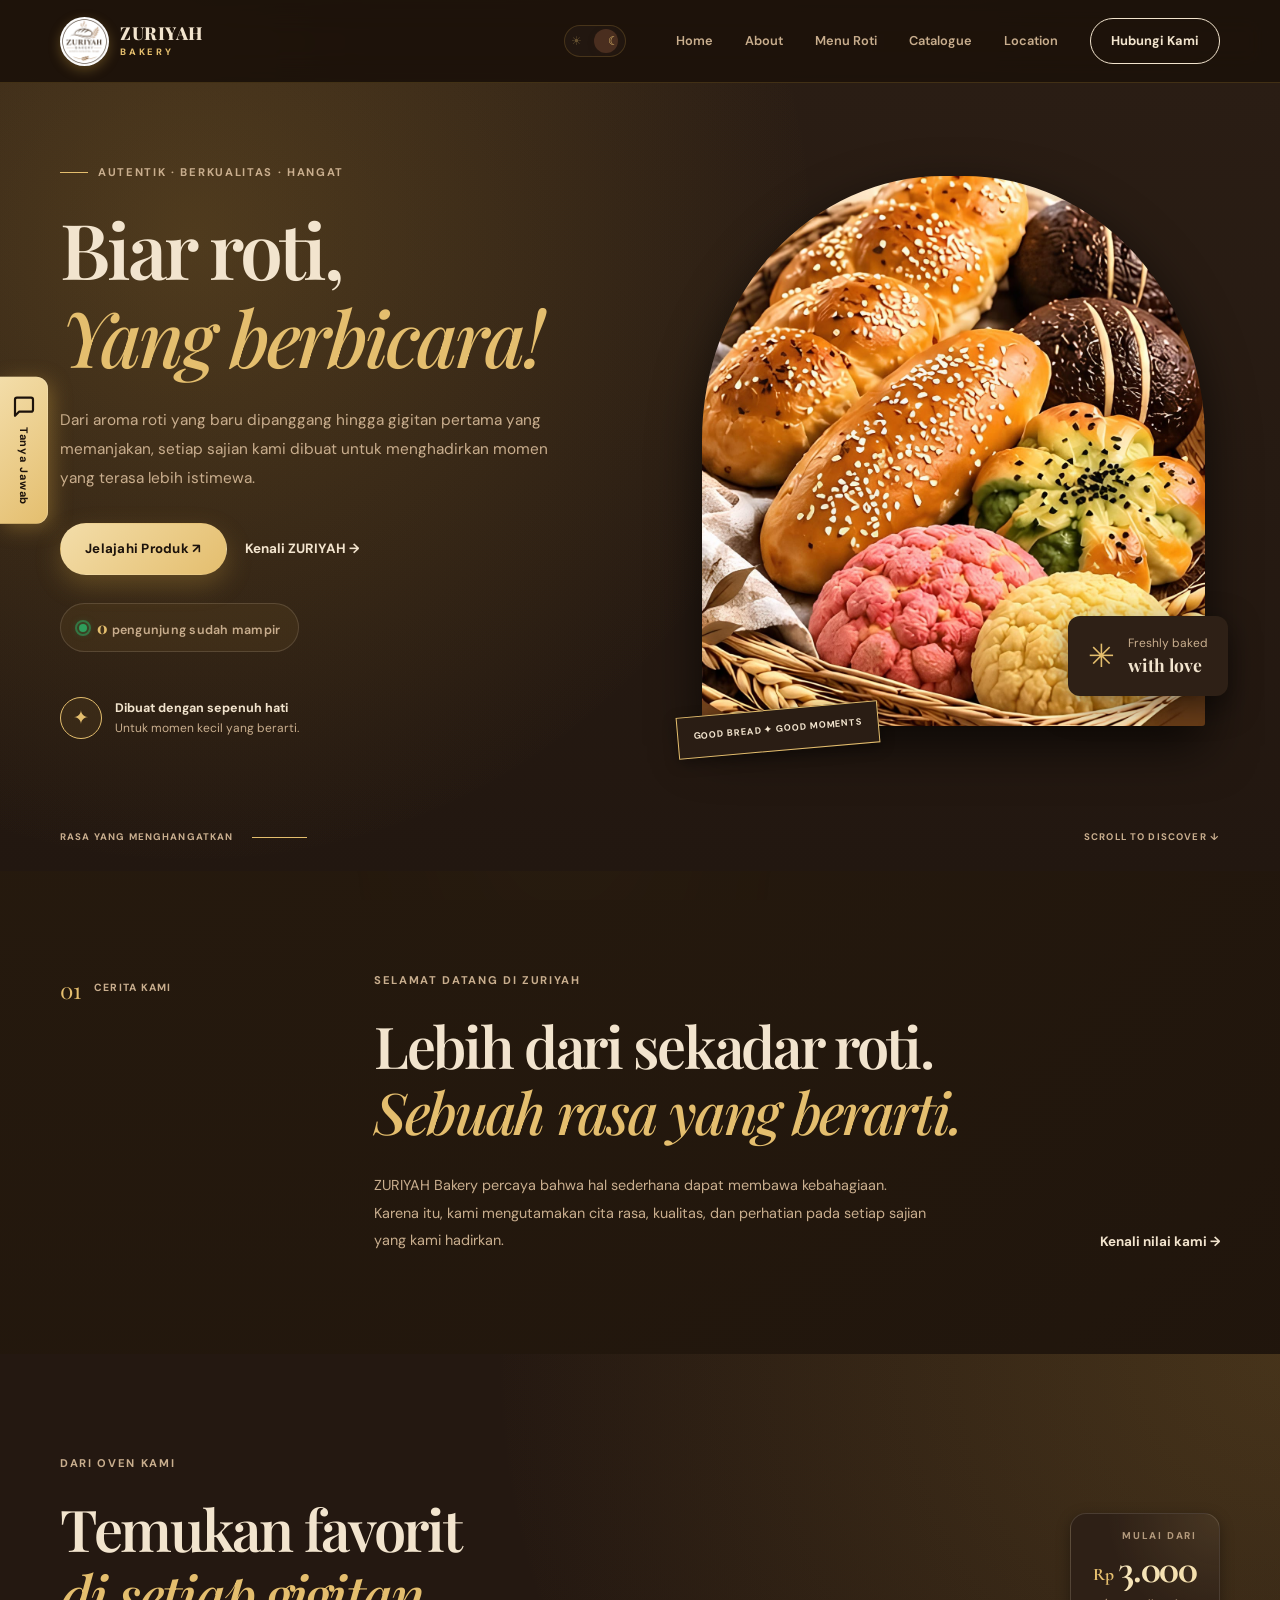
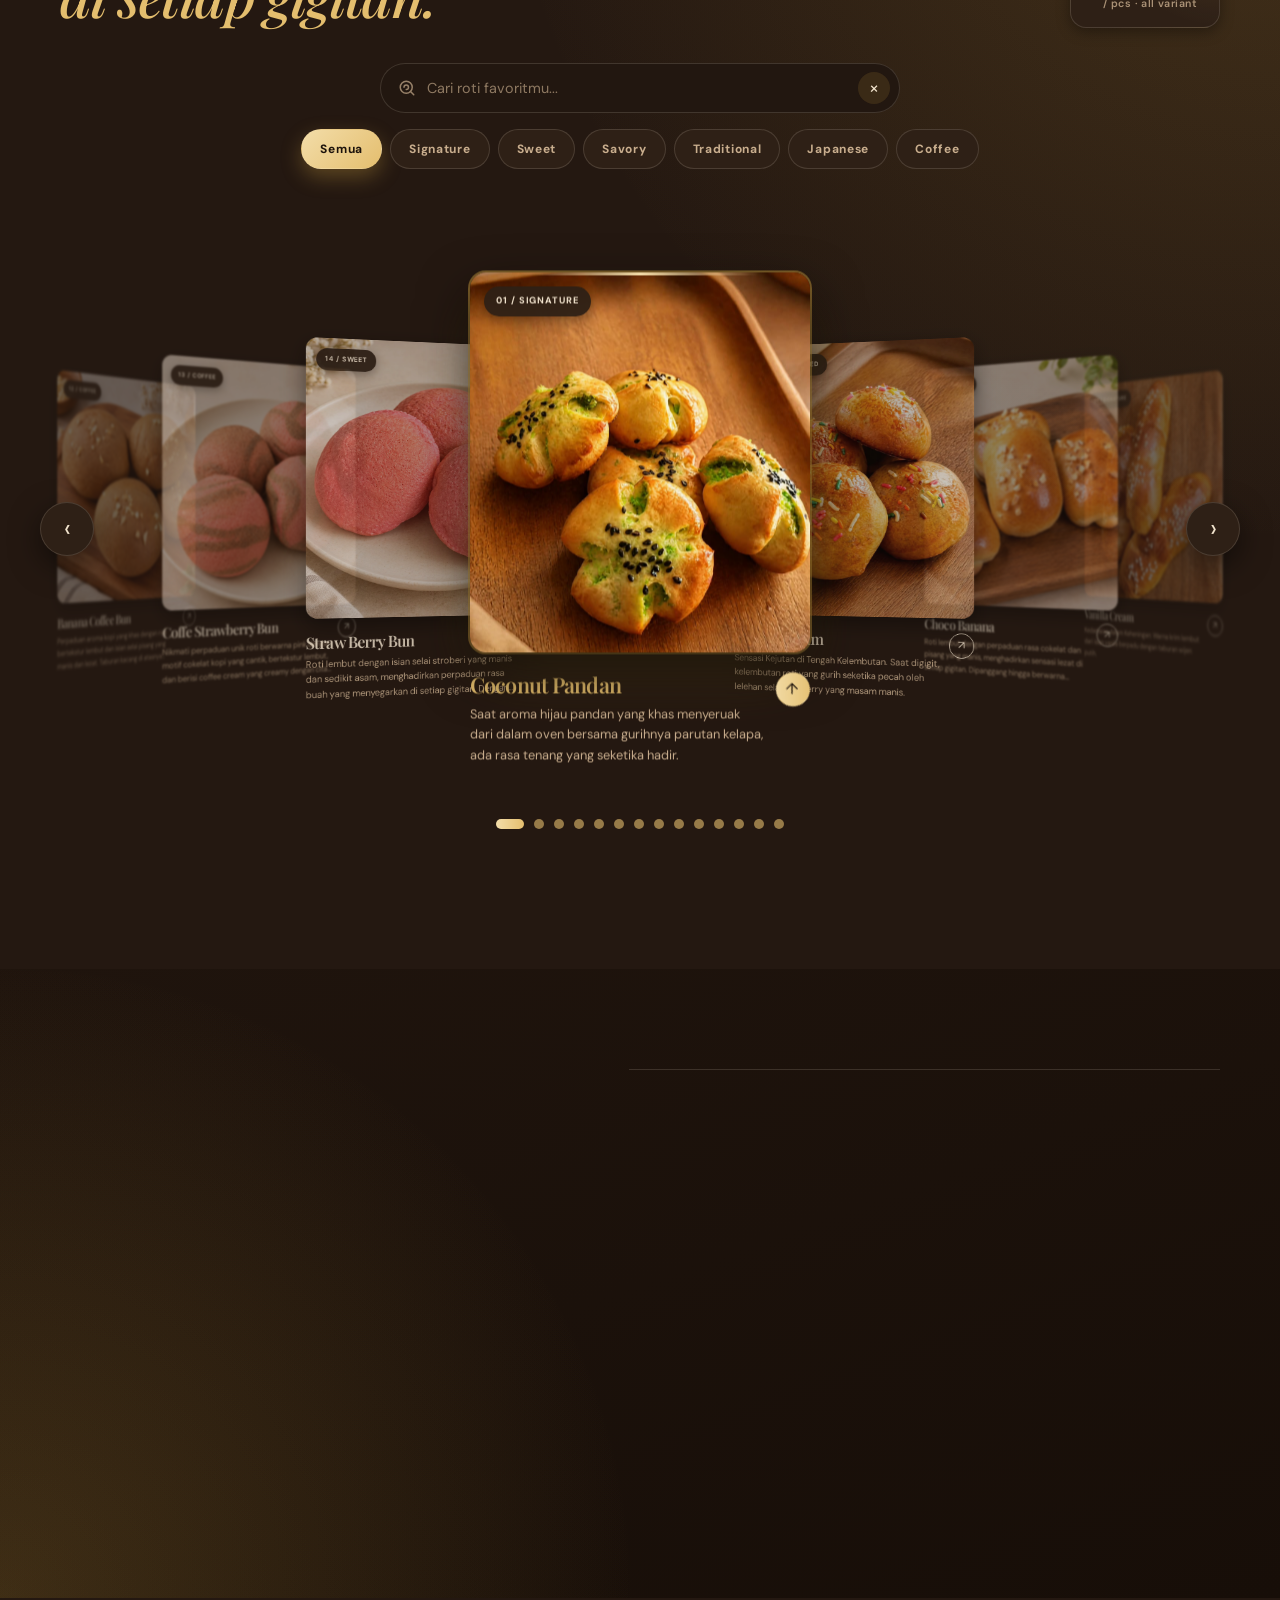
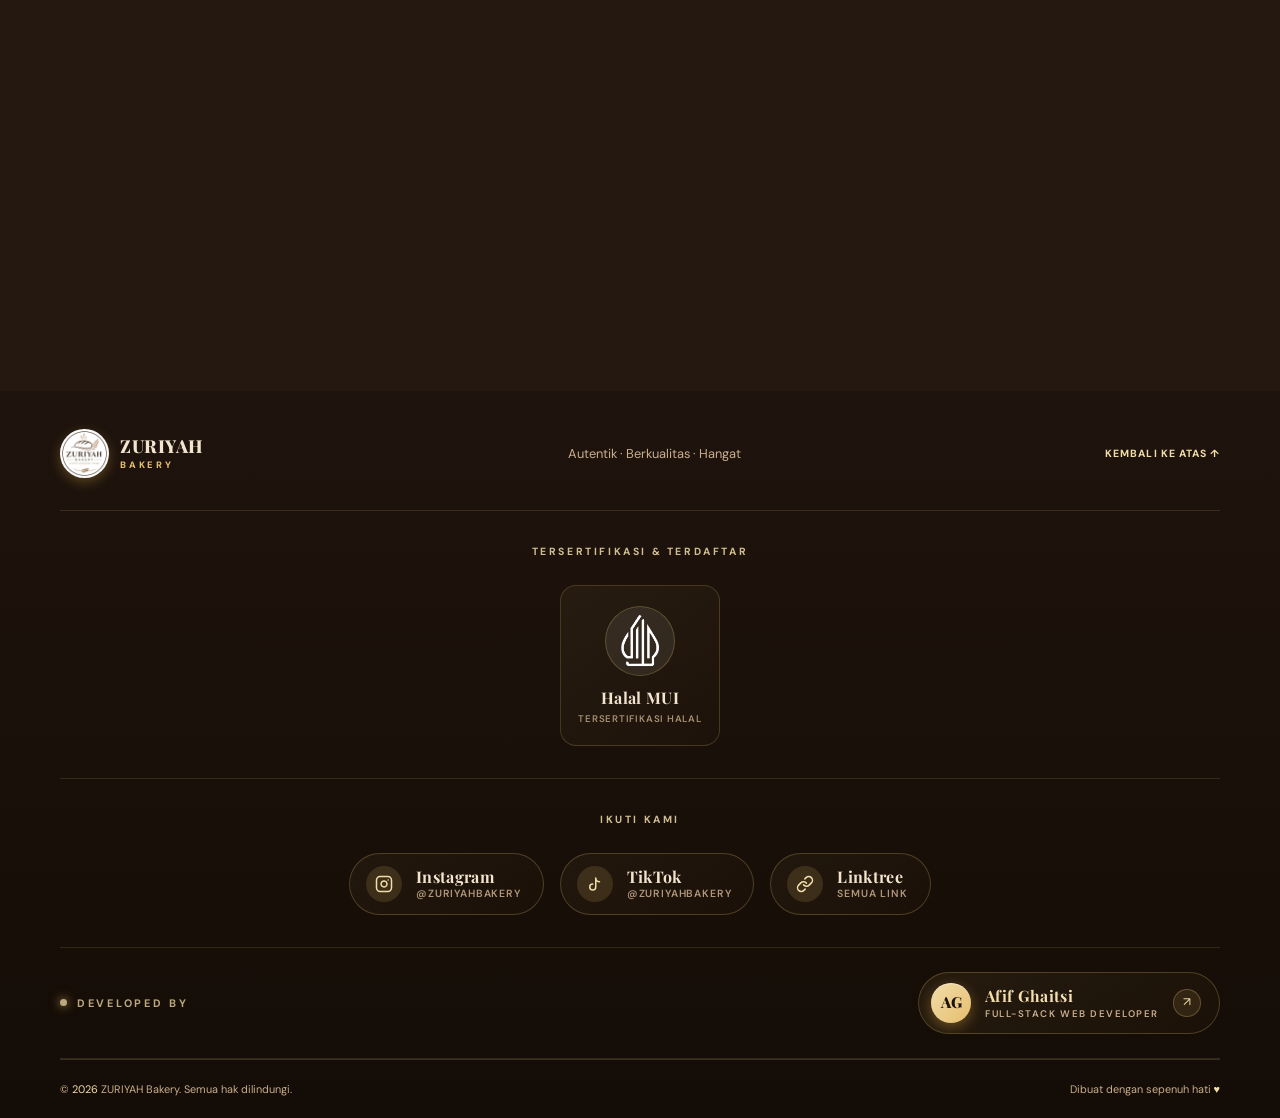
==== commit 1b6cfbb7: "update fitur" ====
--- a/index.html
+++ b/index.html
@@ -342,7 +342,7 @@
                         <!-- Produk 10 -->
                         <article class="product-card" data-index="9" data-category="sweet" data-name="choco bread cokelat klasik">
                             <div class="product-image">
-                                <img src="image/roti cokelat.jpeg" alt="Roti Cokelat" loading="lazy">
+                                <img src="image/cokelat springkle.jpeg.jpeg" alt="Roti Cokelat" loading="lazy">
                                 <span>10 / CLASSIC</span>
                             </div>
                             <div class="product-info">
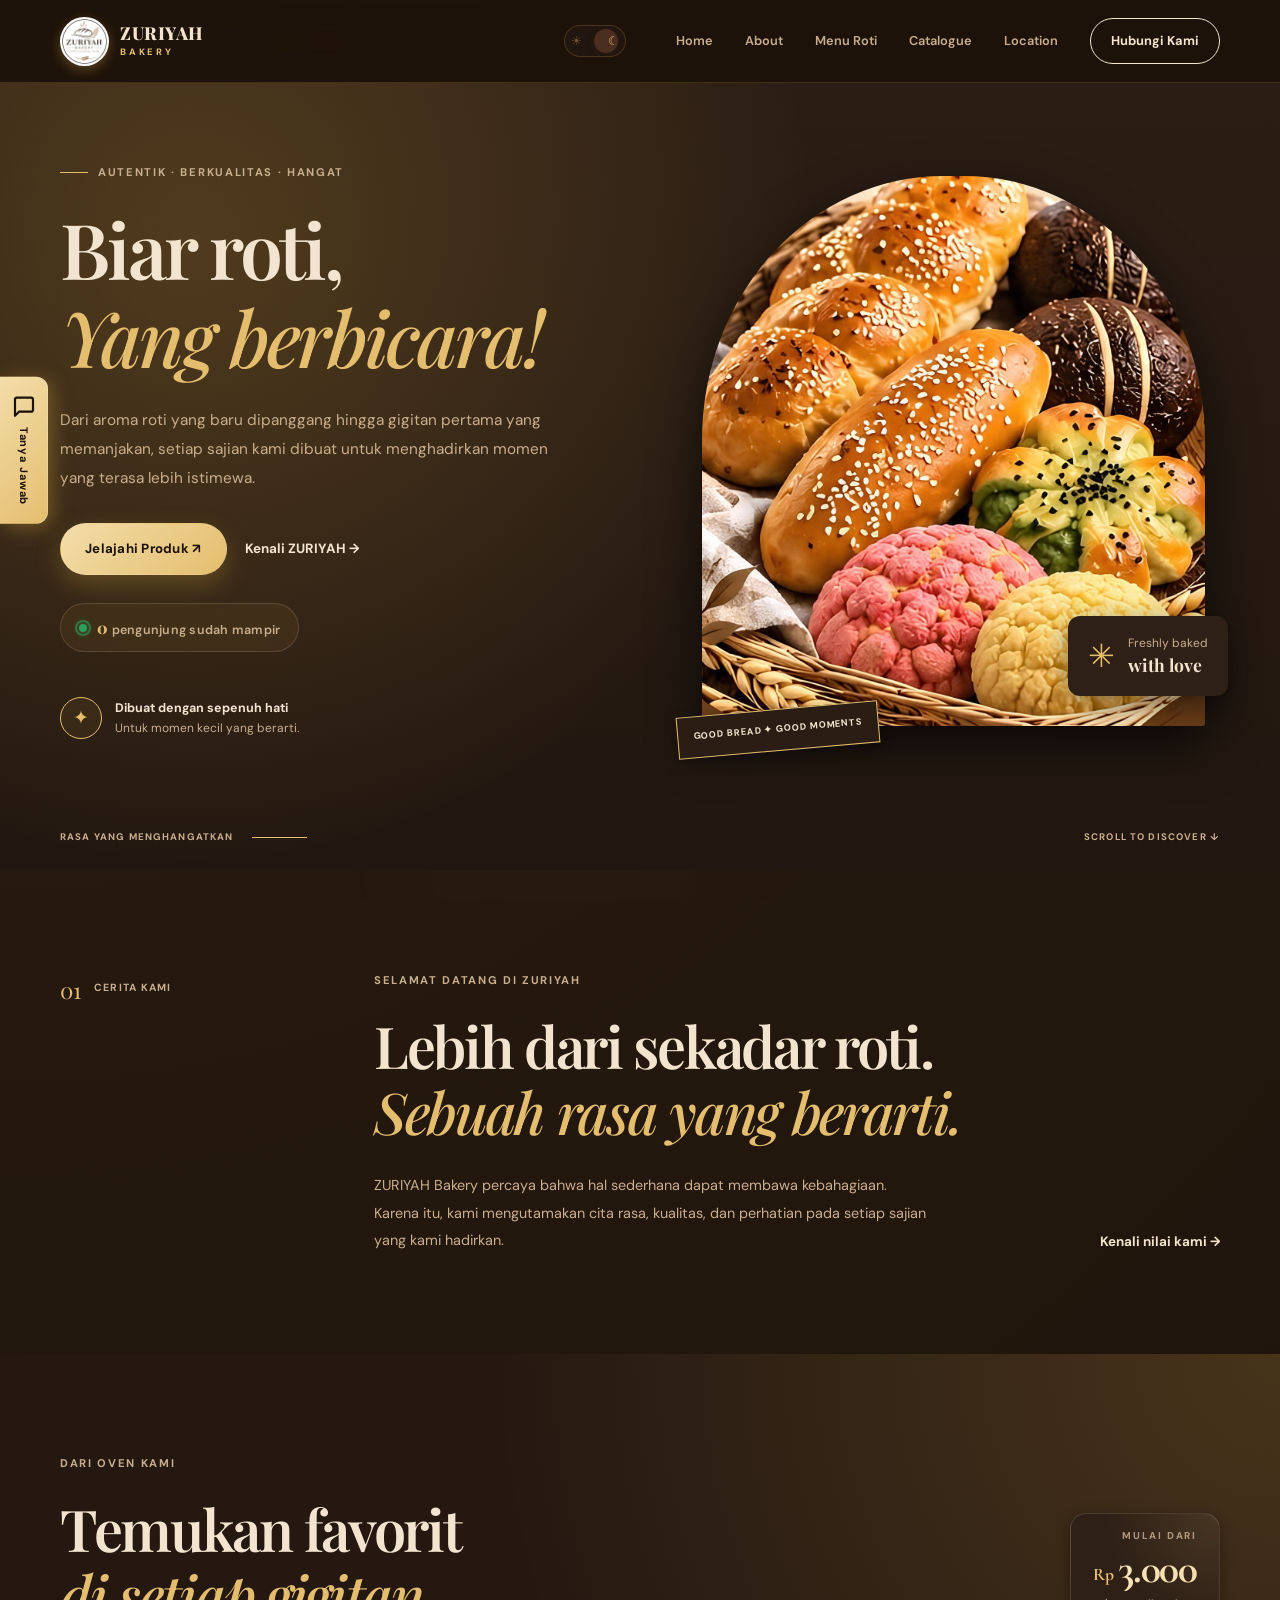
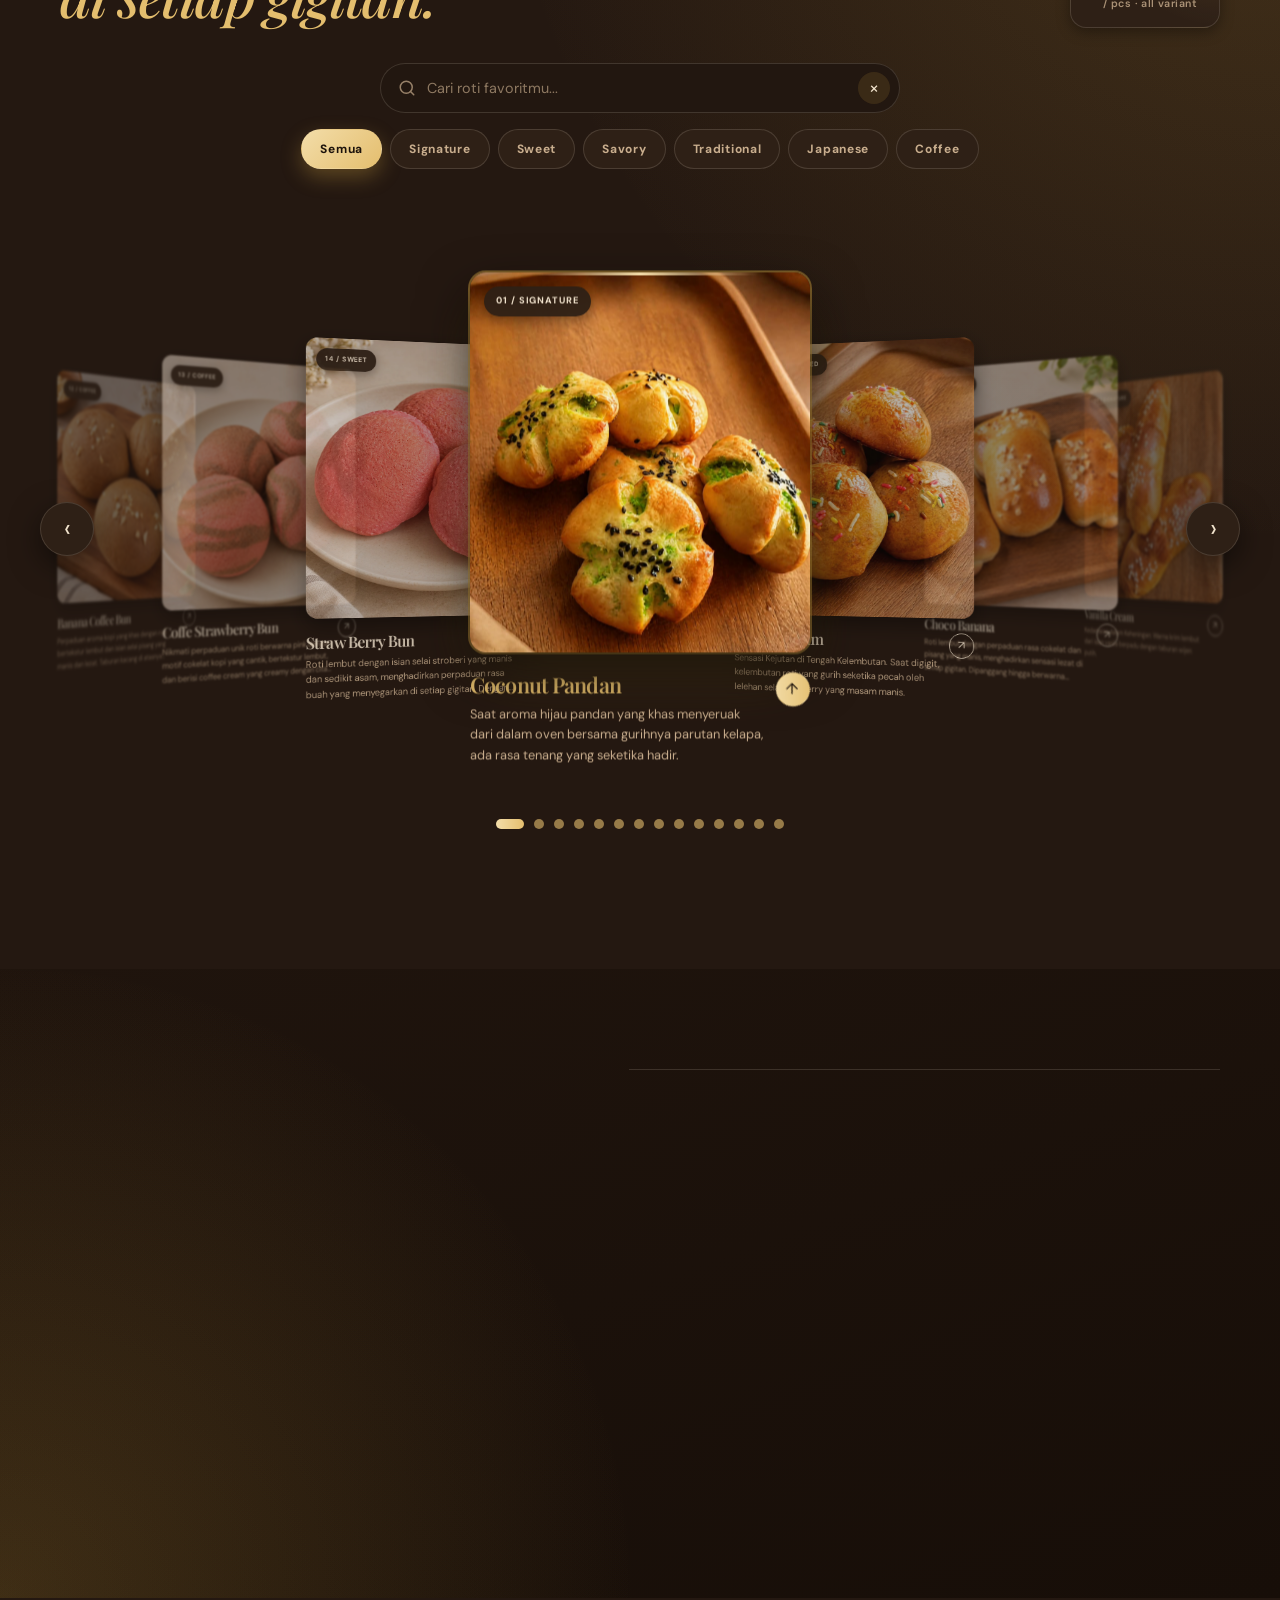
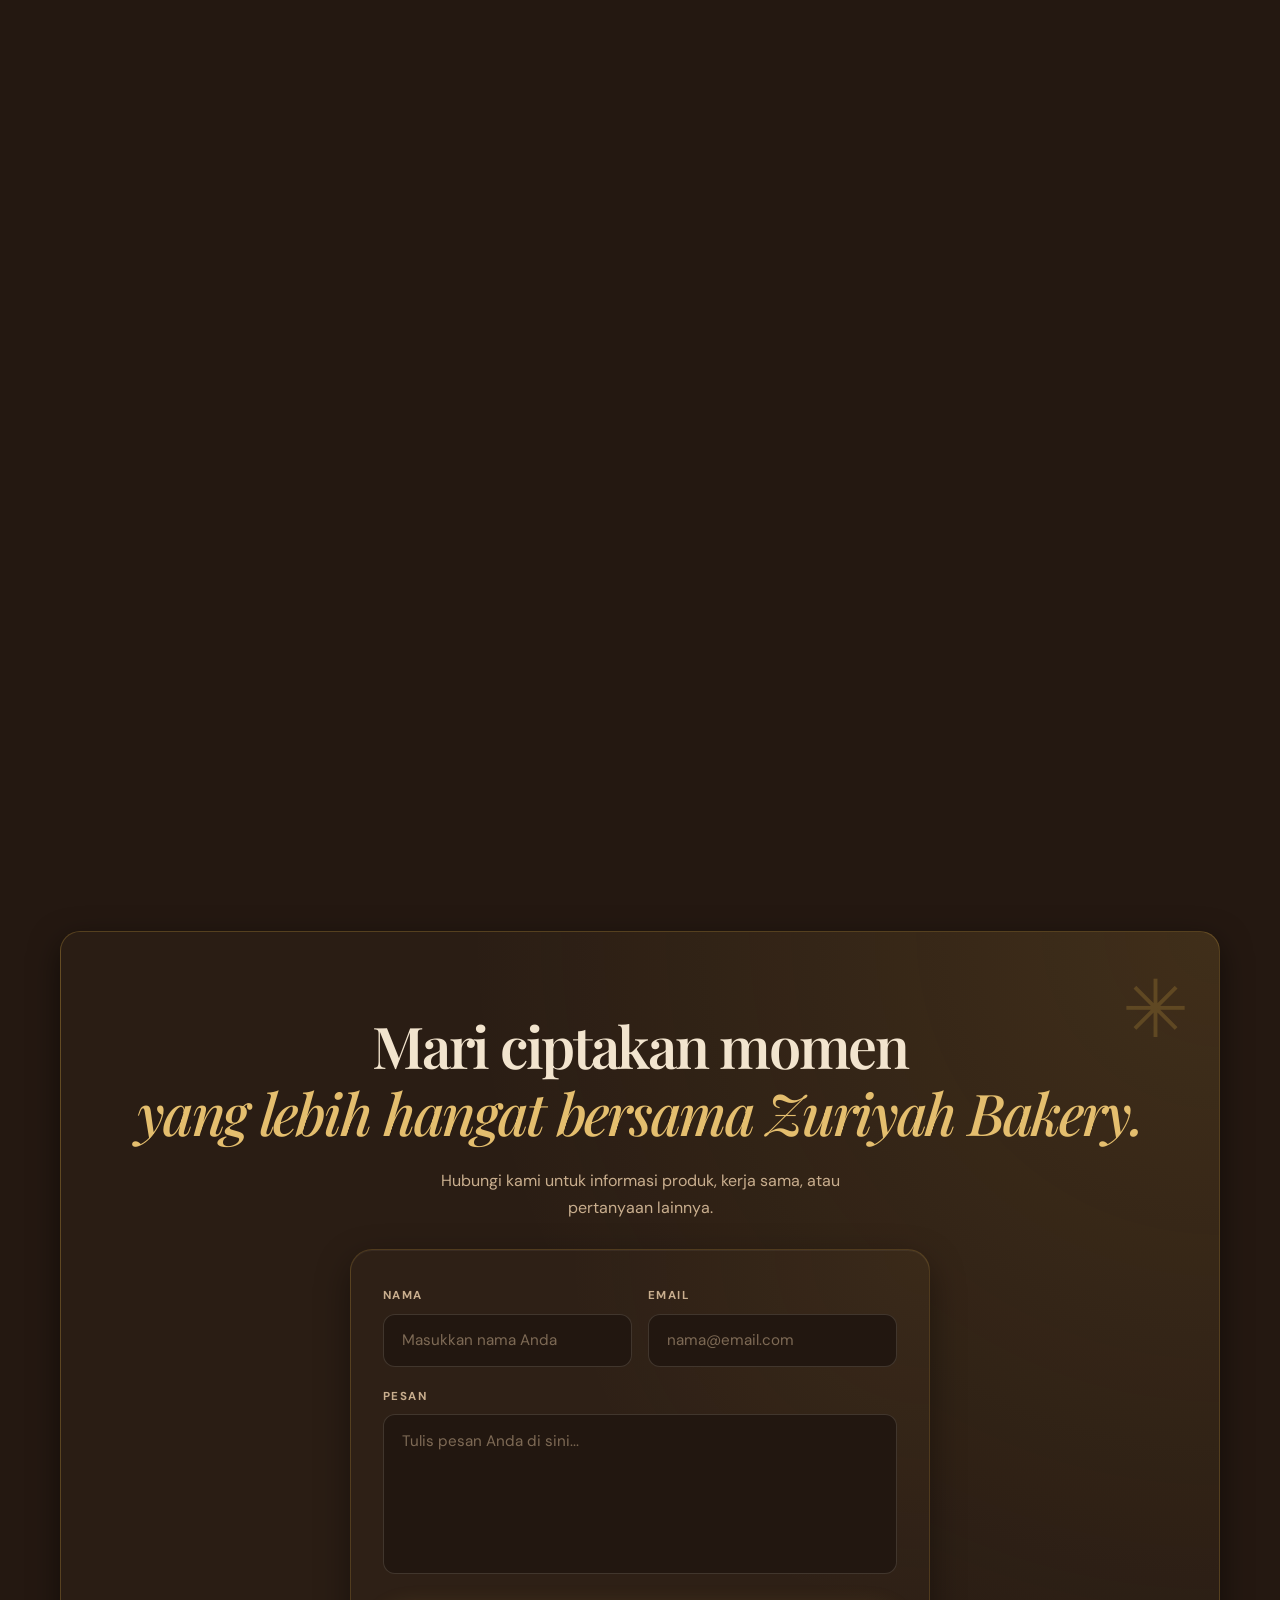
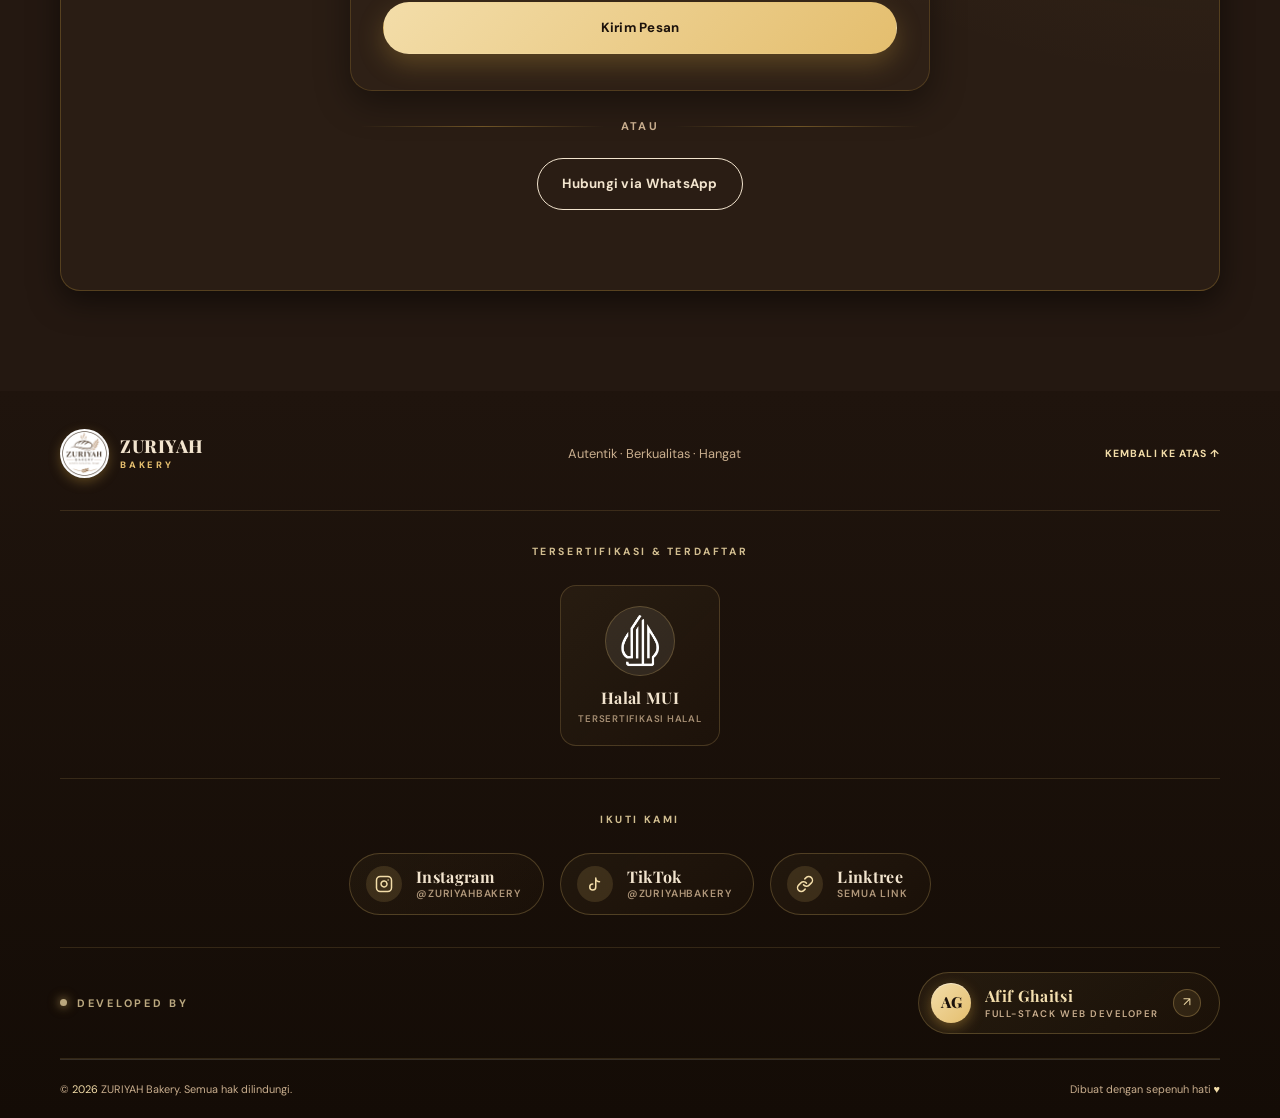
==== commit 28aa4eb8: "update fitur 2" ====
--- a/index.html
+++ b/index.html
@@ -34,6 +34,25 @@
 </head>
 
 <body>
+
+    <!-- ==========================
+         LOADING SCREEN (Intercept ke Menu Roti)
+         ========================== -->
+    <div class="loading-screen" id="loadingScreen" aria-hidden="true">
+        <div class="loading-content">
+            <div class="loading-logo">
+                <img src="assets/new logo.jpeg" alt="ZURIYAH Bakery">
+                <div class="loading-ring"></div>
+            </div>
+            <h2 class="loading-title">ZURIYAH<small>BAKERY</small></h2>
+            <p class="loading-text" id="loadingText">Menyiapkan menu terbaik untukmu...</p>
+            <div class="loading-bar">
+                <div class="loading-bar-fill" id="loadingBarFill"></div>
+            </div>
+            <p class="loading-percentage" id="loadingPercentage">0%</p>
+        </div>
+    </div>
+
 <!-- BACKGROUND DECORATIONS -->
 <div class="bg-decorations" aria-hidden="true">
     <div class="bg-blob bg-blob-1"></div>
@@ -93,7 +112,8 @@
             <div class="nav-menu" id="nav-menu">
                 <a href="#home">Home</a>
                 <a href="#about">About</a>
-                <a href="Menu Roti/index.html">Menu Roti</a>
+                <!-- LINK MENU ROTI: Akan di-intercept JS untuk Loading Screen -->
+                <a href="Menu Roti/index.html" class="nav-menu-link" data-intercepted="menu">Menu Roti</a>
                 <a href="#products">Catalogue</a>
                 <a href="#location">Location</a>
                 <a href="#contact" class="nav-button">Hubungi Kami</a>
@@ -130,7 +150,6 @@
                 </div>
 
                 <div class="hero-image">
-                    <!-- Gambar Hero telah diganti ke assets/2.jpeg -->
                     <img src="assets/image.jpeg" alt="Koleksi Roti ZURIYAH Bakery">
                     <div class="image-badge">
                         <span aria-hidden="true">✳</span>
@@ -188,7 +207,6 @@
                             <svg xmlns="http://www.w3.org/2000/svg" viewBox="0 0 24 24" fill="none" stroke="currentColor" stroke-width="2" stroke-linecap="round" stroke-linejoin="round">
                                 <circle cx="11" cy="11" r="8"></circle>
                                 <path d="M21 21l-4.3-4.3"></path>
-                                <path d="M8 11c0-1.7 1.3-3 3-3s3 1.3 3 3-1.3 3-3 3"></path>
                             </svg>
                         </span>
                         <input type="search" id="productSearch" placeholder="Cari roti favoritmu..." aria-label="Cari produk" autocomplete="off">
@@ -598,7 +616,7 @@
                 <span class="dev-label">Developed by</span>
             </div>
 
-            <a href="https://wa.me/6288289062984" class="dev-signature" target="_blank" rel="noopener noreferrer" aria-label="Afif Ghaitsi — Developer">
+            <a class="dev-signature" target="_blank" rel="noopener noreferrer" aria-label="Afif Ghaitsi — Developer">
                 <span class="dev-initials" aria-hidden="true">AG</span>
                 <span class="dev-info">
                     <span class="dev-name">Afif Ghaitsi</span>
--- a/style.css
+++ b/style.css
@@ -2803,6 +2803,180 @@
     .qna-panel .form-row { grid-template-columns: 1fr; gap: 0; }
 }
 
+/* ====================================================
+   LOADING SCREEN (Intercept Menu Roti)
+   ==================================================== */
+.loading-screen {
+    position: fixed;
+    inset: 0;
+    z-index: 9999;
+    display: flex;
+    align-items: center;
+    justify-content: center;
+    background:
+        radial-gradient(circle at 50% 40%, rgba(199, 154, 62, 0.15), transparent 60%),
+        var(--bg-body);
+    opacity: 0;
+    visibility: hidden;
+    transition: opacity 0.5s ease, visibility 0.5s ease;
+    overflow: hidden;
+}
+
+.loading-screen.is-active {
+    opacity: 1;
+    visibility: visible;
+}
+
+.loading-content {
+    display: flex;
+    flex-direction: column;
+    align-items: center;
+    text-align: center;
+    padding: 20px;
+    animation: fadeInUp 0.8s var(--ease) forwards;
+}
+
+@keyframes fadeInUp {
+    from { opacity: 0; transform: translateY(20px); }
+    to { opacity: 1; transform: translateY(0); }
+}
+
+/* Logo dengan Ring Berputar */
+.loading-logo {
+    position: relative;
+    width: 110px;
+    height: 110px;
+    margin-bottom: 24px;
+}
+
+.loading-logo img {
+    width: 100%;
+    height: 100%;
+    border-radius: 50%;
+    object-fit: contain;
+    padding: 8px;
+    background: var(--bg-form);
+    box-shadow: 0 8px 24px rgba(184, 135, 47, 0.25);
+    position: relative;
+    z-index: 2;
+    animation: logoPulse 2s ease-in-out infinite;
+}
+
+@keyframes logoPulse {
+    0%, 100% { transform: scale(1); }
+    50% { transform: scale(1.05); }
+}
+
+.loading-ring {
+    position: absolute;
+    inset: -8px;
+    border-radius: 50%;
+    border: 3px solid transparent;
+    border-top-color: var(--gold);
+    border-right-color: var(--gold-light);
+    animation: ringSpin 1.2s linear infinite;
+    z-index: 1;
+}
+
+@keyframes ringSpin {
+    to { transform: rotate(360deg); }
+}
+
+/* Judul */
+.loading-title {
+    display: flex;
+    flex-direction: column;
+    font-family: var(--serif);
+    font-size: 2rem;
+    font-weight: 800;
+    letter-spacing: 0.05em;
+    color: var(--text-main);
+    line-height: 1;
+    margin-bottom: 8px;
+}
+
+.loading-title small {
+    margin-top: 6px;
+    font-family: var(--sans);
+    font-size: 0.65rem;
+    font-weight: 700;
+    letter-spacing: 0.4em;
+    color: var(--gold);
+}
+
+/* Teks */
+.loading-text {
+    font-size: 0.85rem;
+    color: var(--text-soft);
+    margin-bottom: 24px;
+    font-weight: 500;
+    letter-spacing: 0.02em;
+}
+
+/* Progress Bar */
+.loading-bar {
+    width: 220px;
+    height: 4px;
+    background: var(--bg-input);
+    border-radius: 50px;
+    overflow: hidden;
+    margin-bottom: 10px;
+    box-shadow: inset 0 1px 2px rgba(46, 27, 18, 0.08);
+}
+
+.loading-bar-fill {
+    height: 100%;
+    width: 0%;
+    background: linear-gradient(90deg, var(--gold), var(--gold-light), var(--gold));
+    background-size: 200% 100%;
+    border-radius: 50px;
+    transition: width 0.1s linear;
+    animation: barShimmer 1.5s linear infinite;
+}
+
+@keyframes barShimmer {
+    0% { background-position: 0% 0; }
+    100% { background-position: 200% 0; }
+}
+
+/* Persentase */
+.loading-percentage {
+    font-family: var(--serif);
+    font-size: 1.1rem;
+    font-weight: 700;
+    color: var(--gold);
+    letter-spacing: 0.05em;
+}
+
+/* Dark Mode Tweak */
+html[data-theme="dark"] .loading-logo img {
+    box-shadow: 0 8px 24px rgba(228, 190, 110, 0.3);
+}
+
+html[data-theme="dark"] .loading-bar {
+    background: rgba(242, 228, 206, 0.1);
+}
+
+/* Responsive Mobile */
+@media (max-width: 640px) {
+    .loading-logo { width: 90px; height: 90px; margin-bottom: 20px; }
+    .loading-title { font-size: 1.6rem; }
+    .loading-title small { font-size: 0.55rem; letter-spacing: 0.3em; }
+    .loading-text { font-size: 0.78rem; margin-bottom: 20px; }
+    .loading-bar { width: 180px; }
+    .loading-percentage { font-size: 0.95rem; }
+}
+
+/* Reduced motion */
+@media (prefers-reduced-motion: reduce) {
+    .loading-logo img,
+    .loading-ring,
+    .loading-bar-fill {
+        animation: none;
+    }
+}
+
+
 /* ==========================
    VISITOR COUNTER
    ========================== */
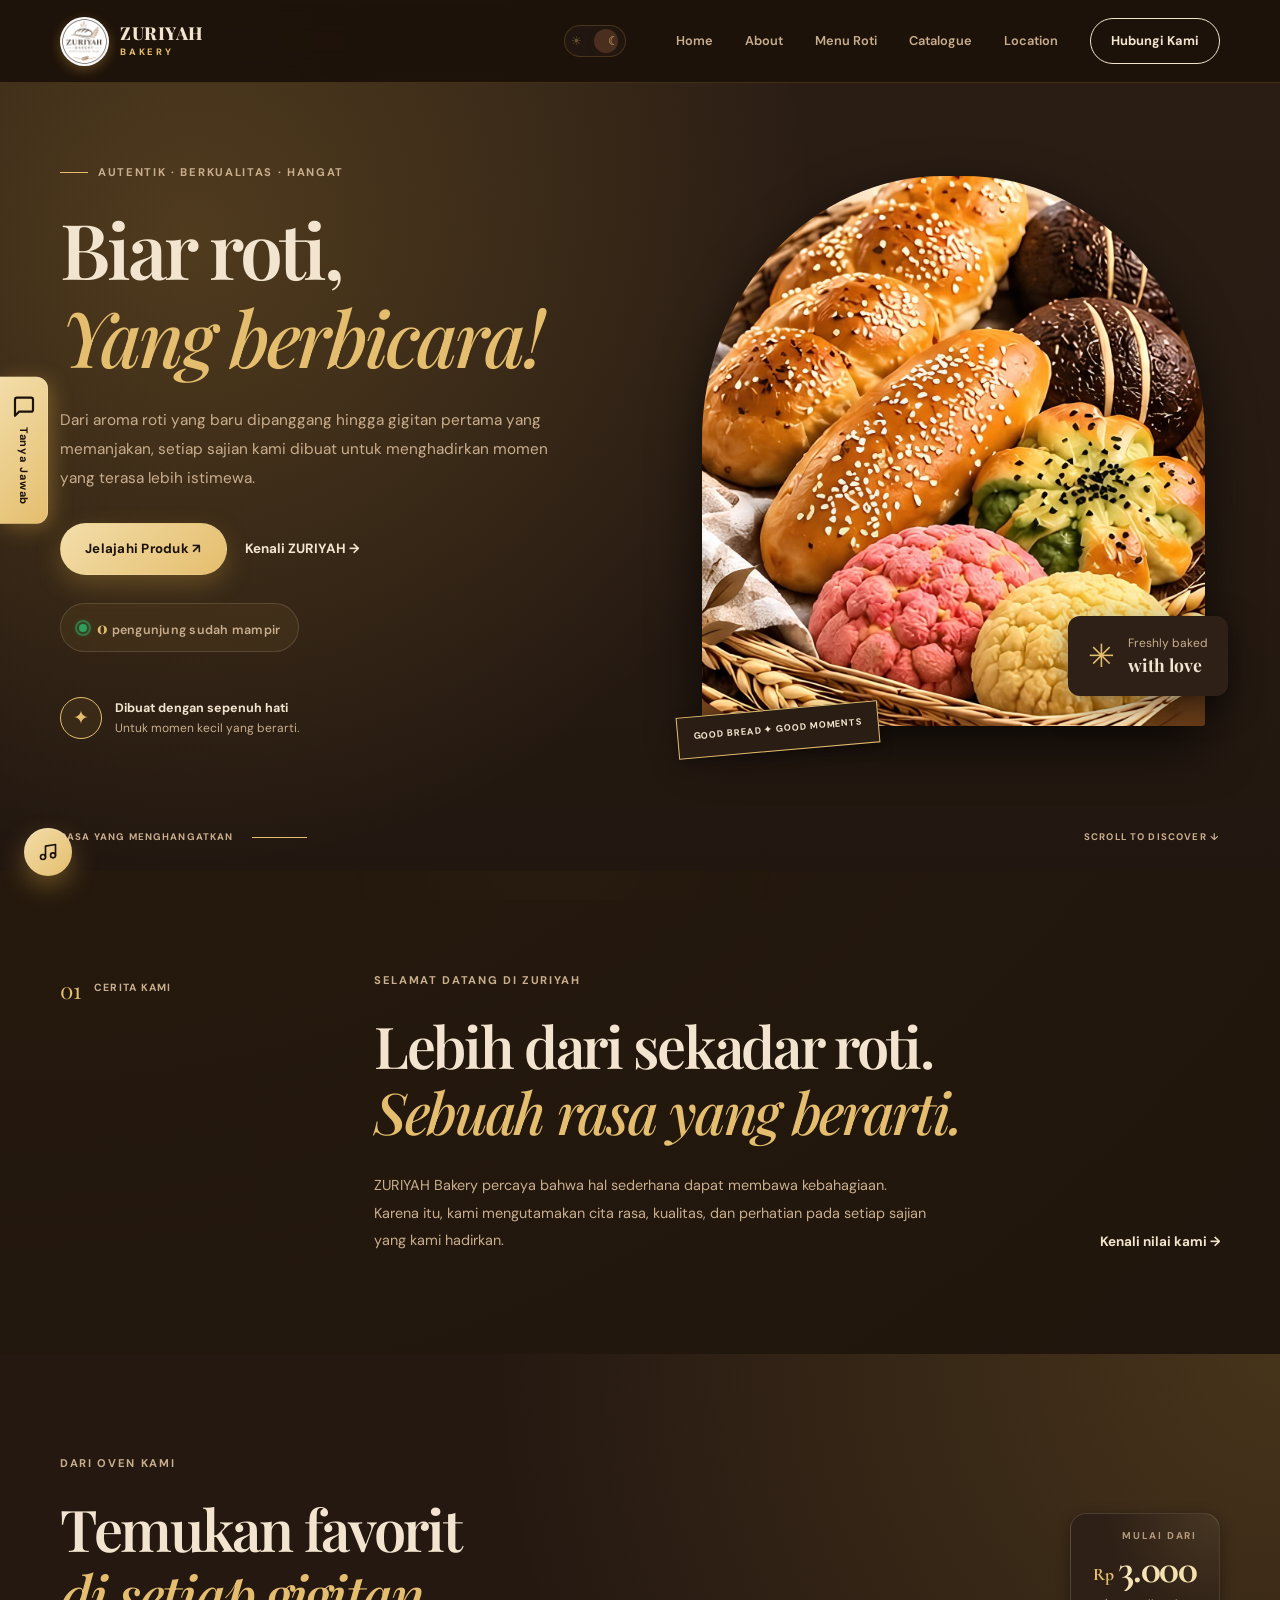
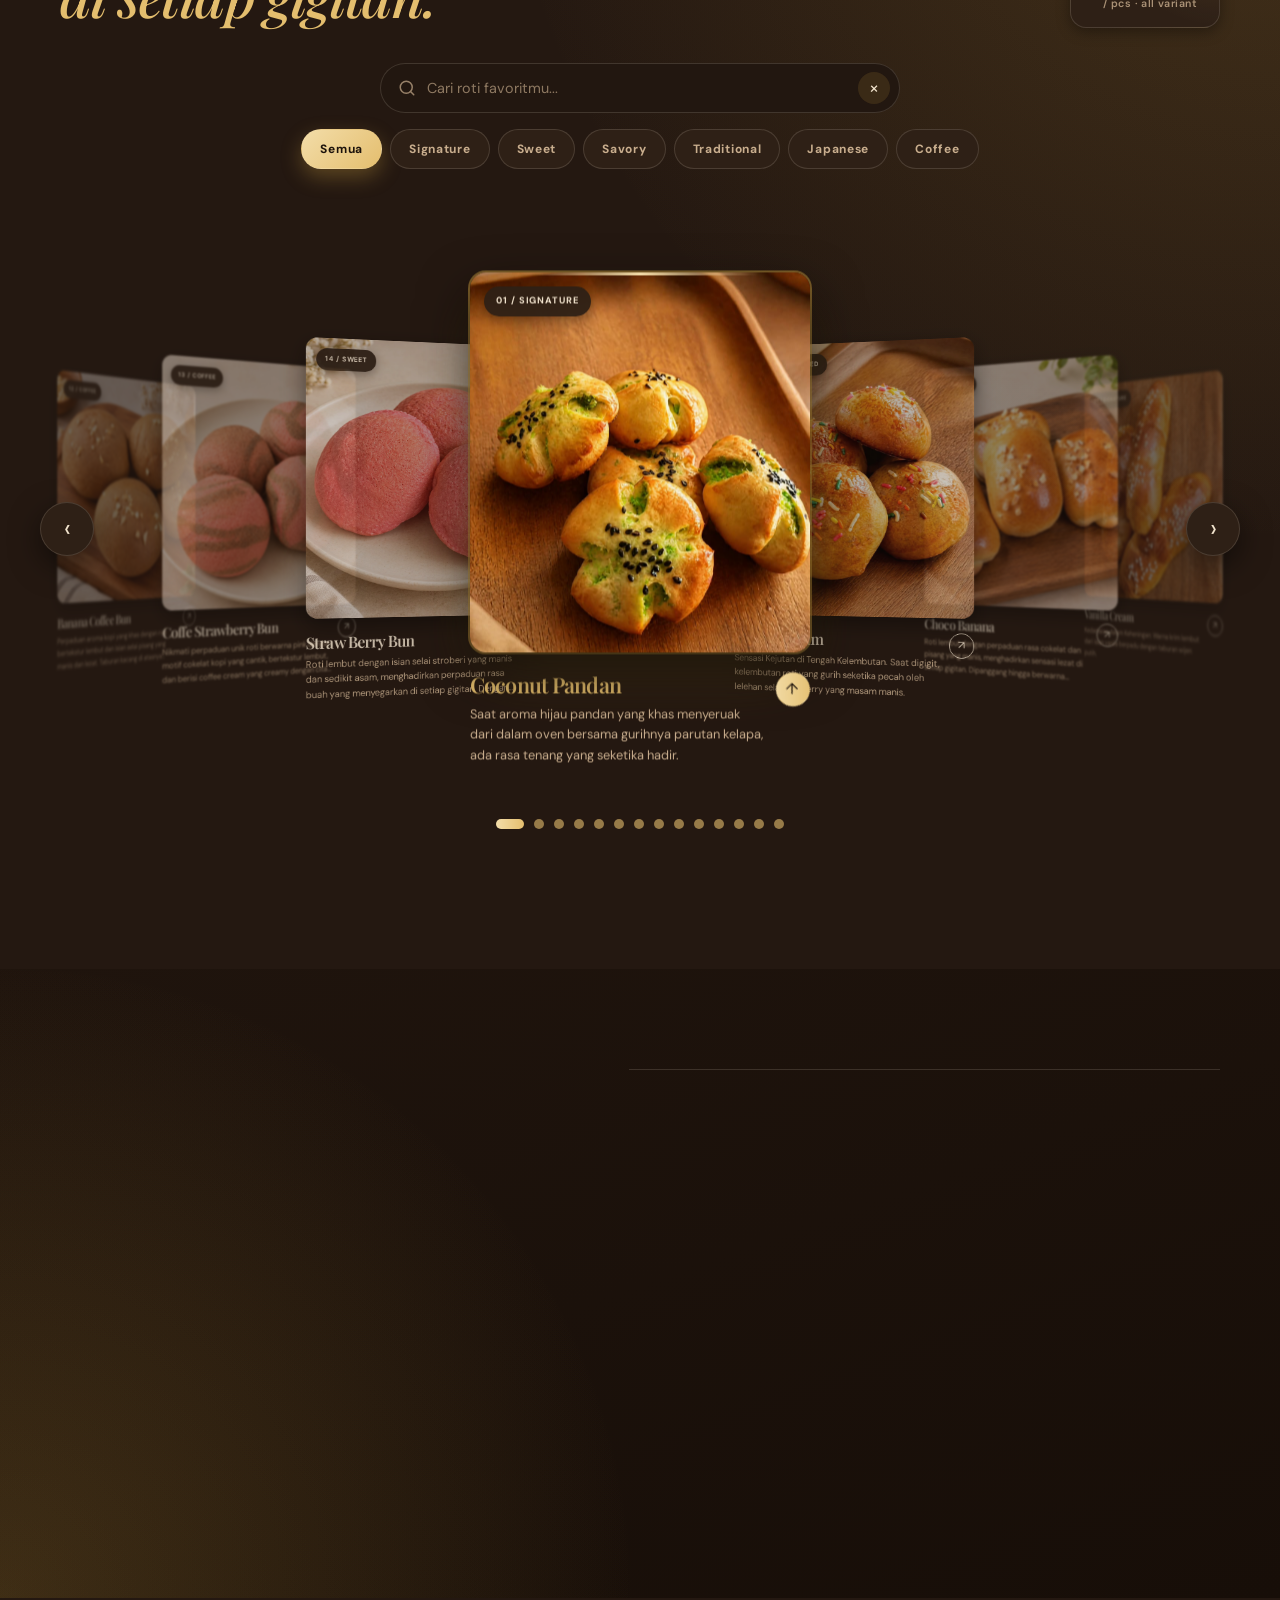
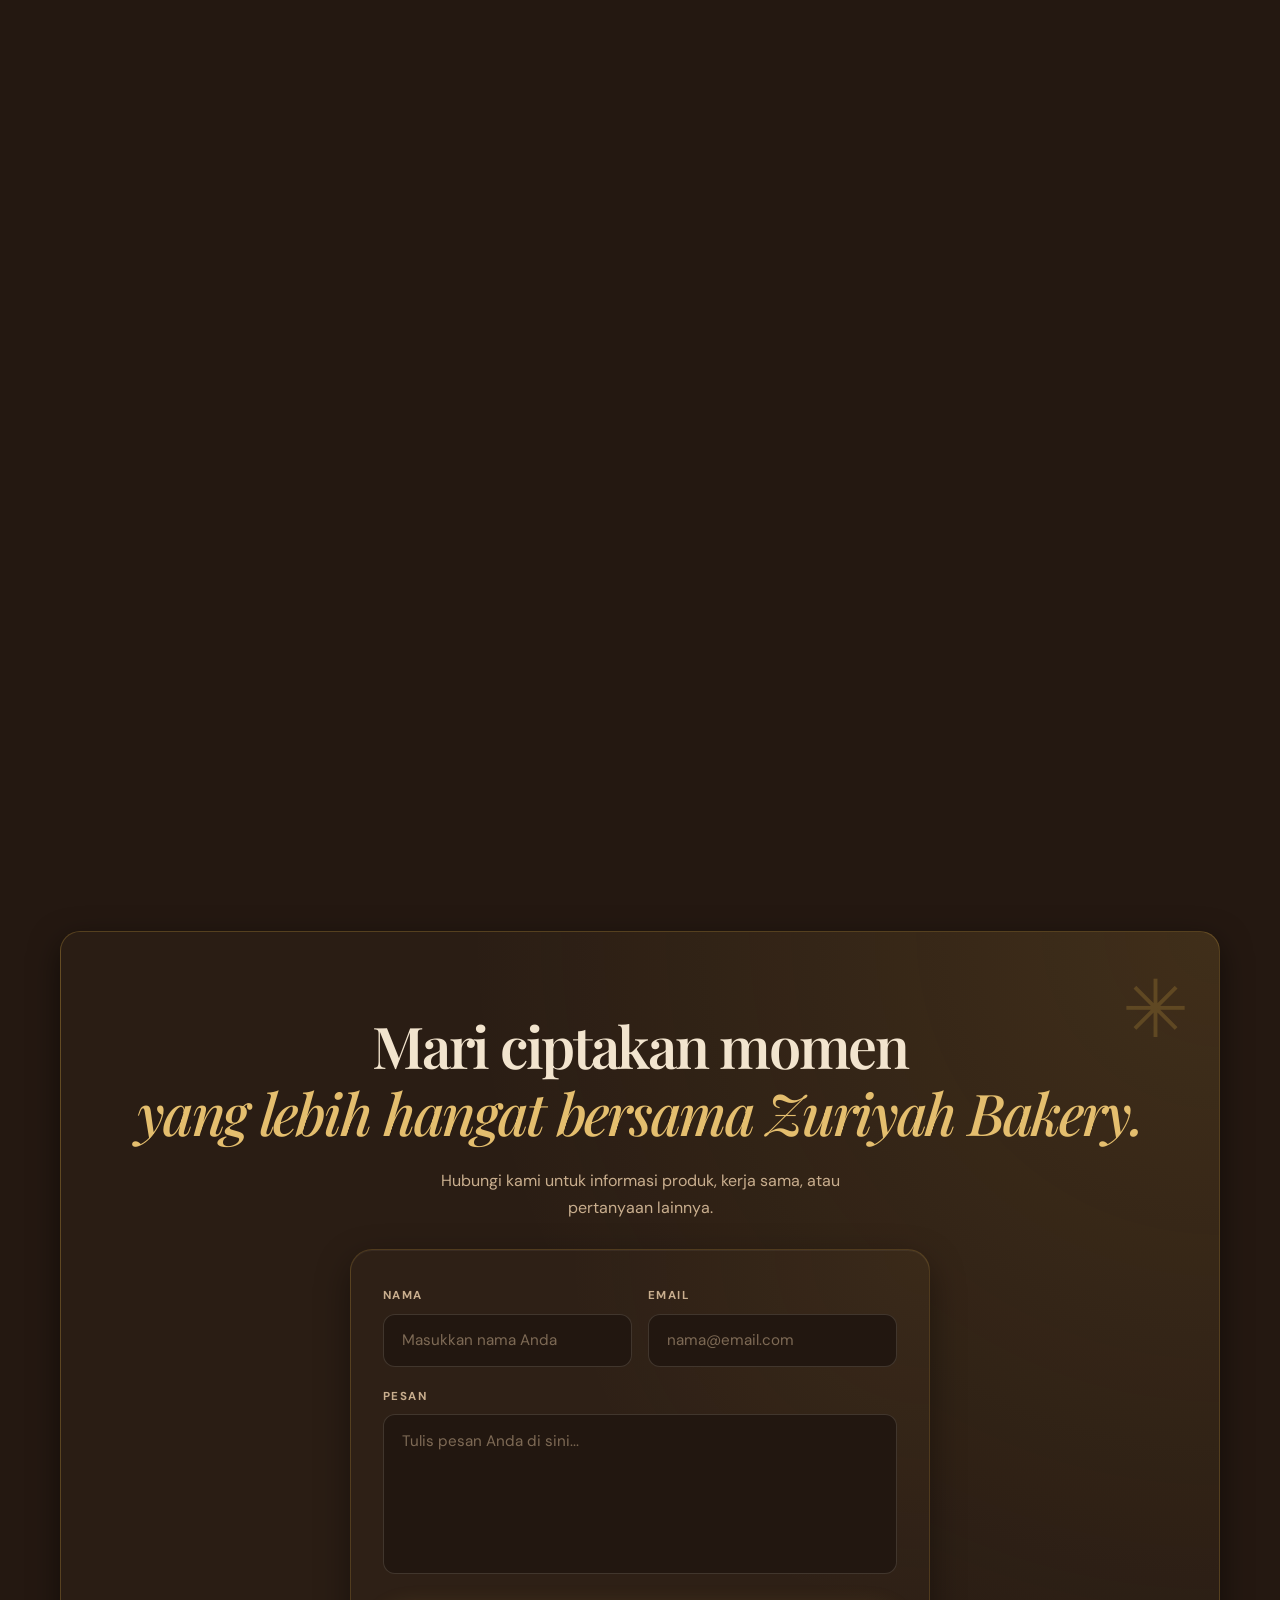
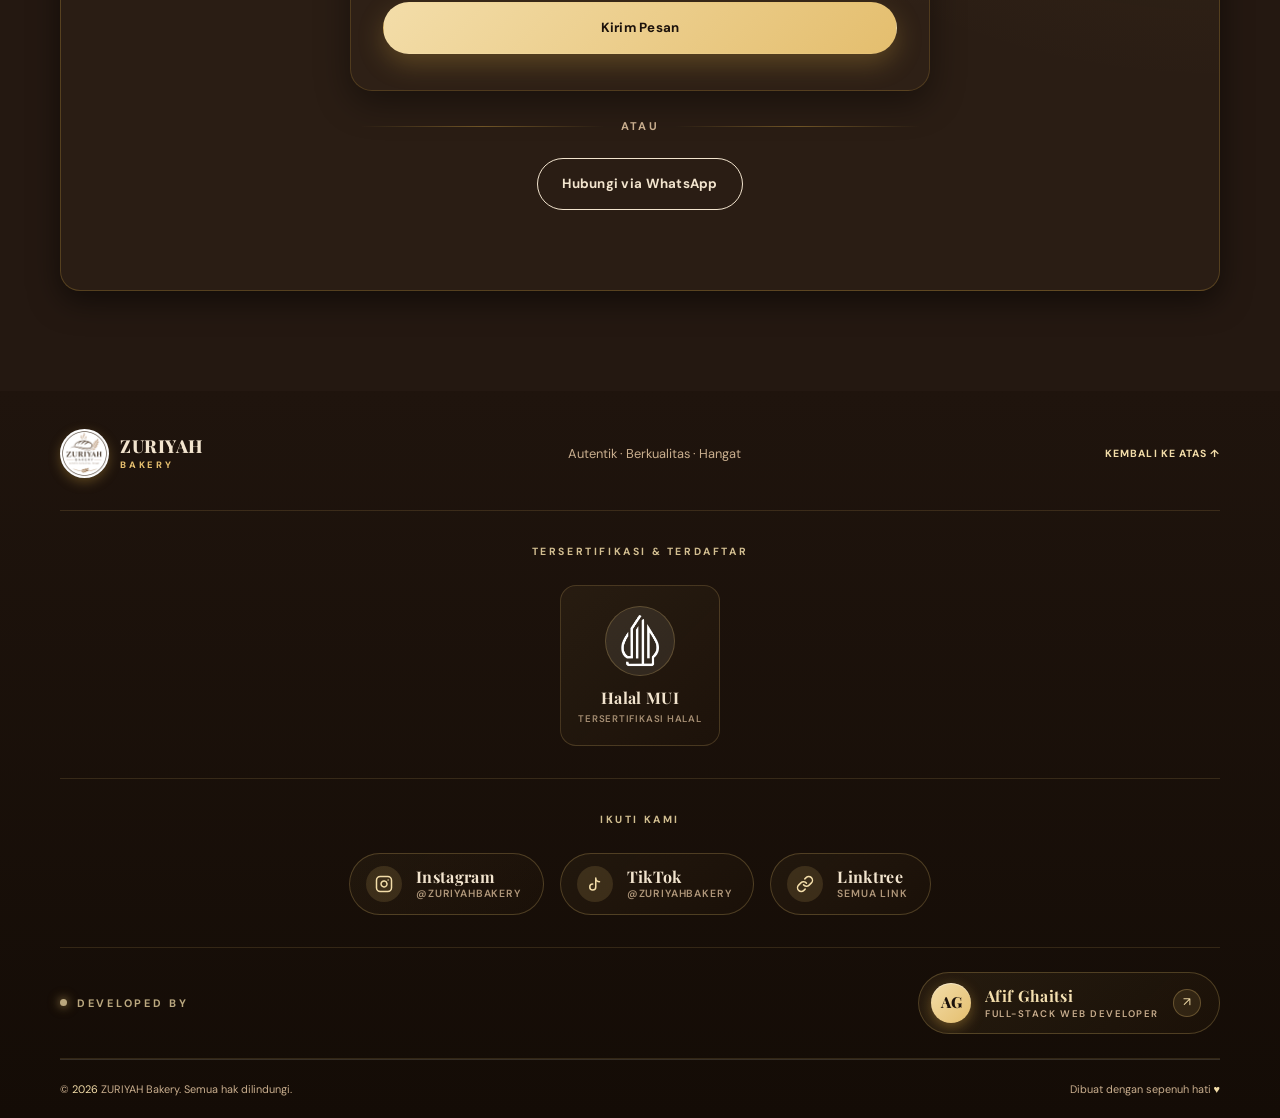
==== commit e2d0c266: "update fitur baru" ====
--- a/index.html
+++ b/index.html
@@ -34,7 +34,7 @@
 </head>
 
 <body>
-
+ 
     <!-- ==========================
          LOADING SCREEN (Intercept ke Menu Roti)
          ========================== -->
@@ -112,7 +112,6 @@
             <div class="nav-menu" id="nav-menu">
                 <a href="#home">Home</a>
                 <a href="#about">About</a>
-                <!-- LINK MENU ROTI: Akan di-intercept JS untuk Loading Screen -->
                 <a href="Menu Roti/index.html" class="nav-menu-link" data-intercepted="menu">Menu Roti</a>
                 <a href="#products">Catalogue</a>
                 <a href="#location">Location</a>
@@ -478,7 +477,7 @@
                         <p class="eyebrow"><span aria-hidden="true"></span>TEMUKAN KAMI</p>
                         <h2>Mampir dan rasakan<br><em>kehangatannya.</em></h2>
                     </div>
-                    <a href="https://maps.google.com/?q=ZURIYAH+Bakery" target="_blank" rel="noopener noreferrer" class="text-link">Buka di Google Maps →</a>
+                    <a href="https://maps.app.goo.gl/c8ZxXT9pTRPdP3Ty5" target="_blank" rel="noopener noreferrer" class="text-link">Buka di Google Maps →</a>
                 </div>
 
                 <div class="location-grid">
@@ -769,5 +768,33 @@
         </div>
     </div>
 
+    <!-- ==========================
+         AUDIO (OTOMATIS, TANPA TOMBOL)
+         ========================== -->
+    
+    <!-- MUSIC TOGGLE BUTTON -->
+    <button class="music-toggle" id="musicToggle" type="button" aria-label="Matikan musik" aria-pressed="true" title="Matikan / Nyalakan musik">
+        <span class="music-icon music-icon-on" aria-hidden="true">
+            <svg xmlns="http://www.w3.org/2000/svg" viewBox="0 0 24 24" fill="none" stroke="currentColor" stroke-width="2" stroke-linecap="round" stroke-linejoin="round">
+                <path d="M9 18V5l12-2v13"></path>
+                <circle cx="6" cy="18" r="3"></circle>
+                <circle cx="18" cy="16" r="3"></circle>
+            </svg>
+        </span>
+        <span class="music-icon music-icon-off" aria-hidden="true">
+            <svg xmlns="http://www.w3.org/2000/svg" viewBox="0 0 24 24" fill="none" stroke="currentColor" stroke-width="2" stroke-linecap="round" stroke-linejoin="round">
+                <path d="M9 18V5l12-2v13"></path>
+                <circle cx="6" cy="18" r="3"></circle>
+                <circle cx="18" cy="16" r="3"></circle>
+                <line x1="3" y1="3" x2="21" y2="21"></line>
+            </svg>
+        </span>
+        <span class="music-pulse" aria-hidden="true"></span>
+    </button>
+
+    <audio id="bgMusic" loop playsinline>
+        <source src="assets/Landing%20page%20sound.aac" type="audio/aac">
+    </audio>
+
 </body>
 </html>
--- a/style.css
+++ b/style.css
@@ -3777,6 +3777,119 @@
     opacity: 0.8;
 }
 
+/* ====================================================
+   MUSIC TOGGLE BUTTON (Kiri Bawah)
+   ==================================================== */
+.music-toggle {
+    position: fixed;
+    bottom: 24px;
+    left: 24px;
+    z-index: 997;
+
+    display: grid;
+    place-items: center;
+    width: 48px;
+    height: 48px;
+
+    border: none;
+    border-radius: 50%;
+    background: linear-gradient(135deg, var(--brown-mid), #2E1B12);
+    color: #FBF4E4;
+    cursor: pointer;
+
+    box-shadow: 0 10px 24px rgba(46, 27, 18, 0.35), inset 0 1px 0 rgba(255, 255, 255, 0.15);
+    transition: transform 0.35s var(--ease), background 0.3s ease, box-shadow 0.3s ease, opacity 0.3s ease;
+}
+
+html[data-theme="dark"] .music-toggle {
+    background: linear-gradient(135deg, var(--gold-light), var(--gold));
+    color: #1C120B;
+    box-shadow: 0 10px 24px rgba(199, 154, 62, 0.4), inset 0 1px 0 rgba(255, 255, 255, 0.3);
+}
+
+.music-toggle:hover {
+    transform: translateY(-3px) scale(1.06);
+    box-shadow: 0 14px 30px rgba(199, 154, 62, 0.5), inset 0 1px 0 rgba(255, 255, 255, 0.3);
+}
+
+.music-toggle:active {
+    transform: translateY(-1px) scale(0.97);
+}
+
+/* Ikon */
+.music-icon {
+    grid-area: 1 / 1;
+    display: grid;
+    place-items: center;
+    width: 20px;
+    height: 20px;
+    transition: opacity 0.3s ease, transform 0.4s var(--ease);
+}
+
+.music-icon svg {
+    width: 100%;
+    height: 100%;
+}
+
+/* Default: musik ON — tampilkan ikon not, sembunyikan ikon mute */
+.music-icon-off {
+    opacity: 0;
+    transform: scale(0.6) rotate(-30deg);
+}
+
+/* Saat musik OFF (class .is-muted) */
+.music-toggle.is-muted .music-icon-on {
+    opacity: 0;
+    transform: scale(0.6) rotate(30deg);
+}
+
+.music-toggle.is-muted .music-icon-off {
+    opacity: 1;
+    transform: scale(1) rotate(0);
+}
+
+/* Efek pulse saat musik nyala */
+.music-pulse {
+    position: absolute;
+    inset: 0;
+    border-radius: 50%;
+    border: 2px solid currentColor;
+    opacity: 0;
+    pointer-events: none;
+}
+
+.music-toggle:not(.is-muted) .music-pulse {
+    animation: musicPulse 2.2s ease-out infinite;
+}
+
+@keyframes musicPulse {
+    0%   { transform: scale(1); opacity: 0.6; }
+    100% { transform: scale(1.6); opacity: 0; }
+}
+
+/* Responsive HP */
+@media (max-width: 640px) {
+    .music-toggle {
+        width: 44px;
+        height: 44px;
+        bottom: 20px;
+        left: 20px;
+    }
+    .music-icon { width: 18px; height: 18px; }
+}
+
+/* Reduced motion */
+@media (prefers-reduced-motion: reduce) {
+    .music-toggle,
+    .music-icon,
+    .music-pulse {
+        transition-duration: 0.01ms !important;
+        animation: none !important;
+    }
+}
+
+
+
 /* Responsive Mobile */
 @media (max-width: 640px) {
     .footer-certs { padding: 24px 0; }
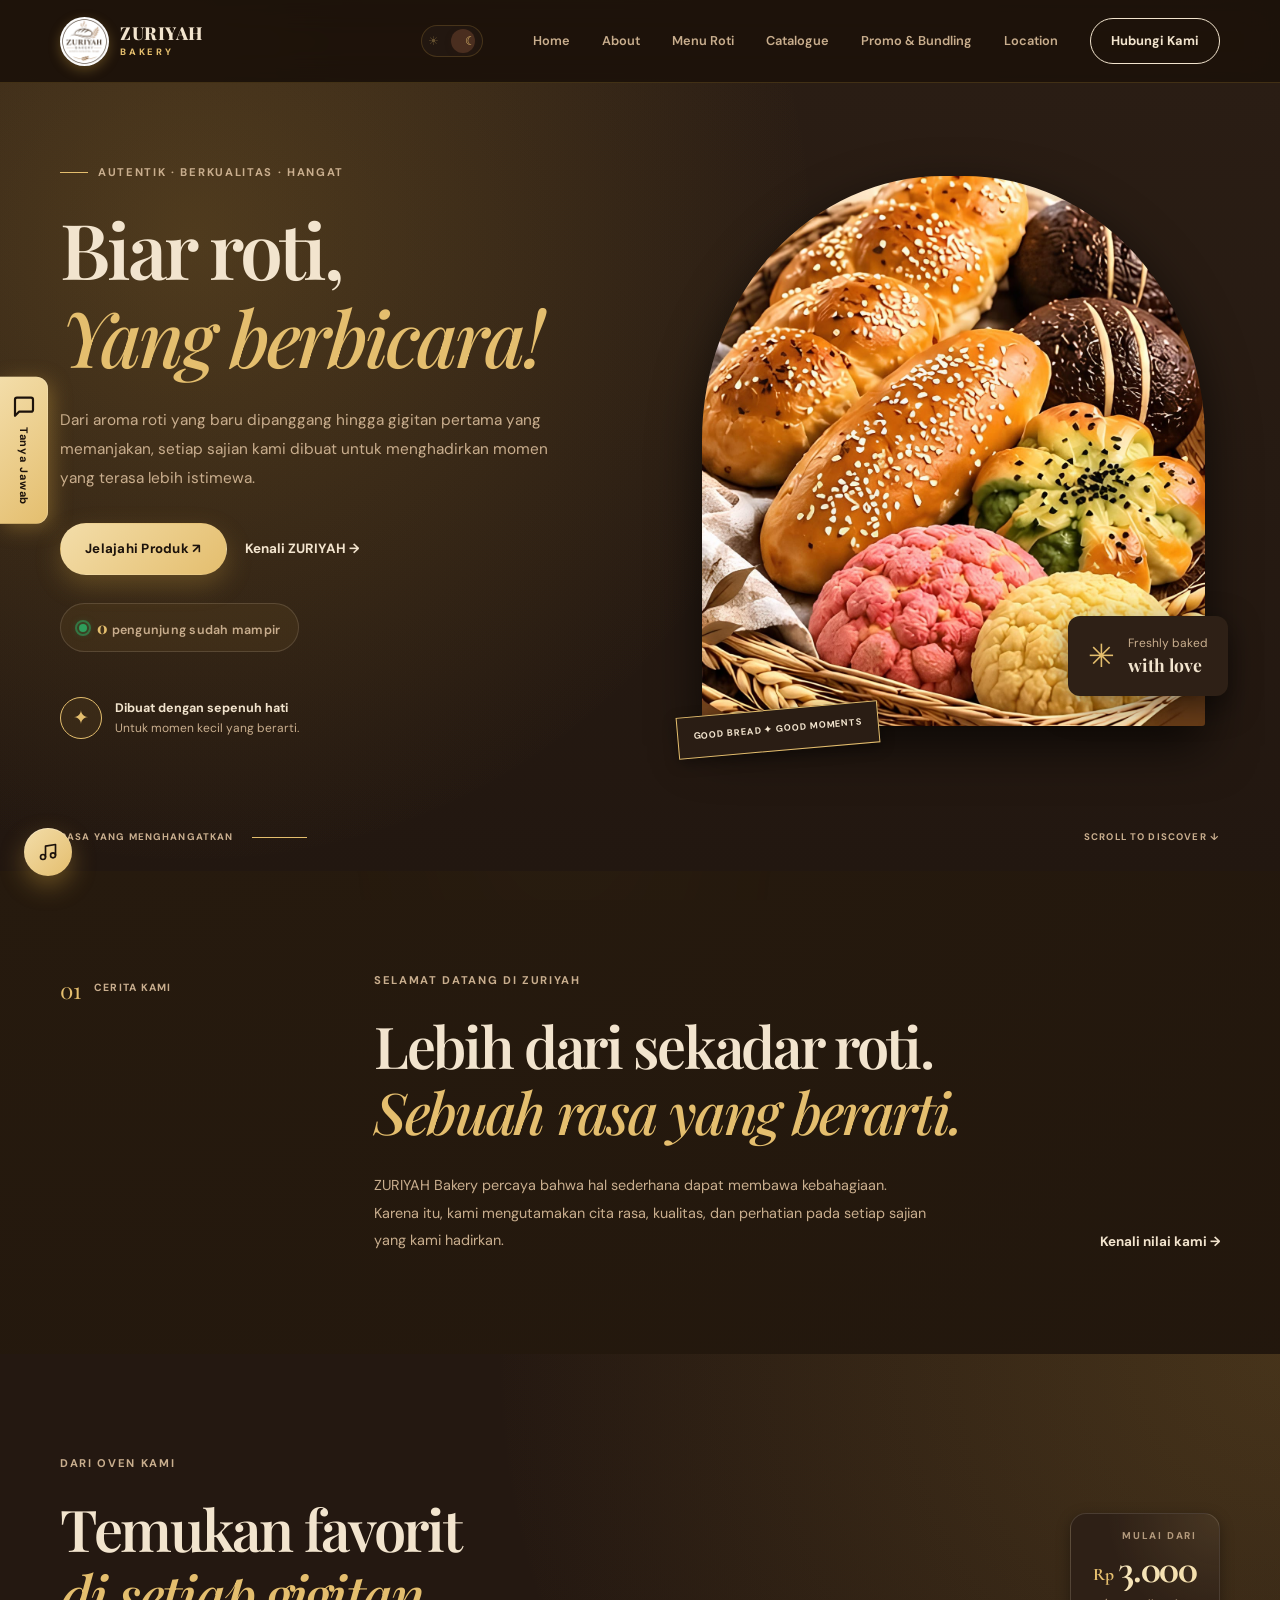
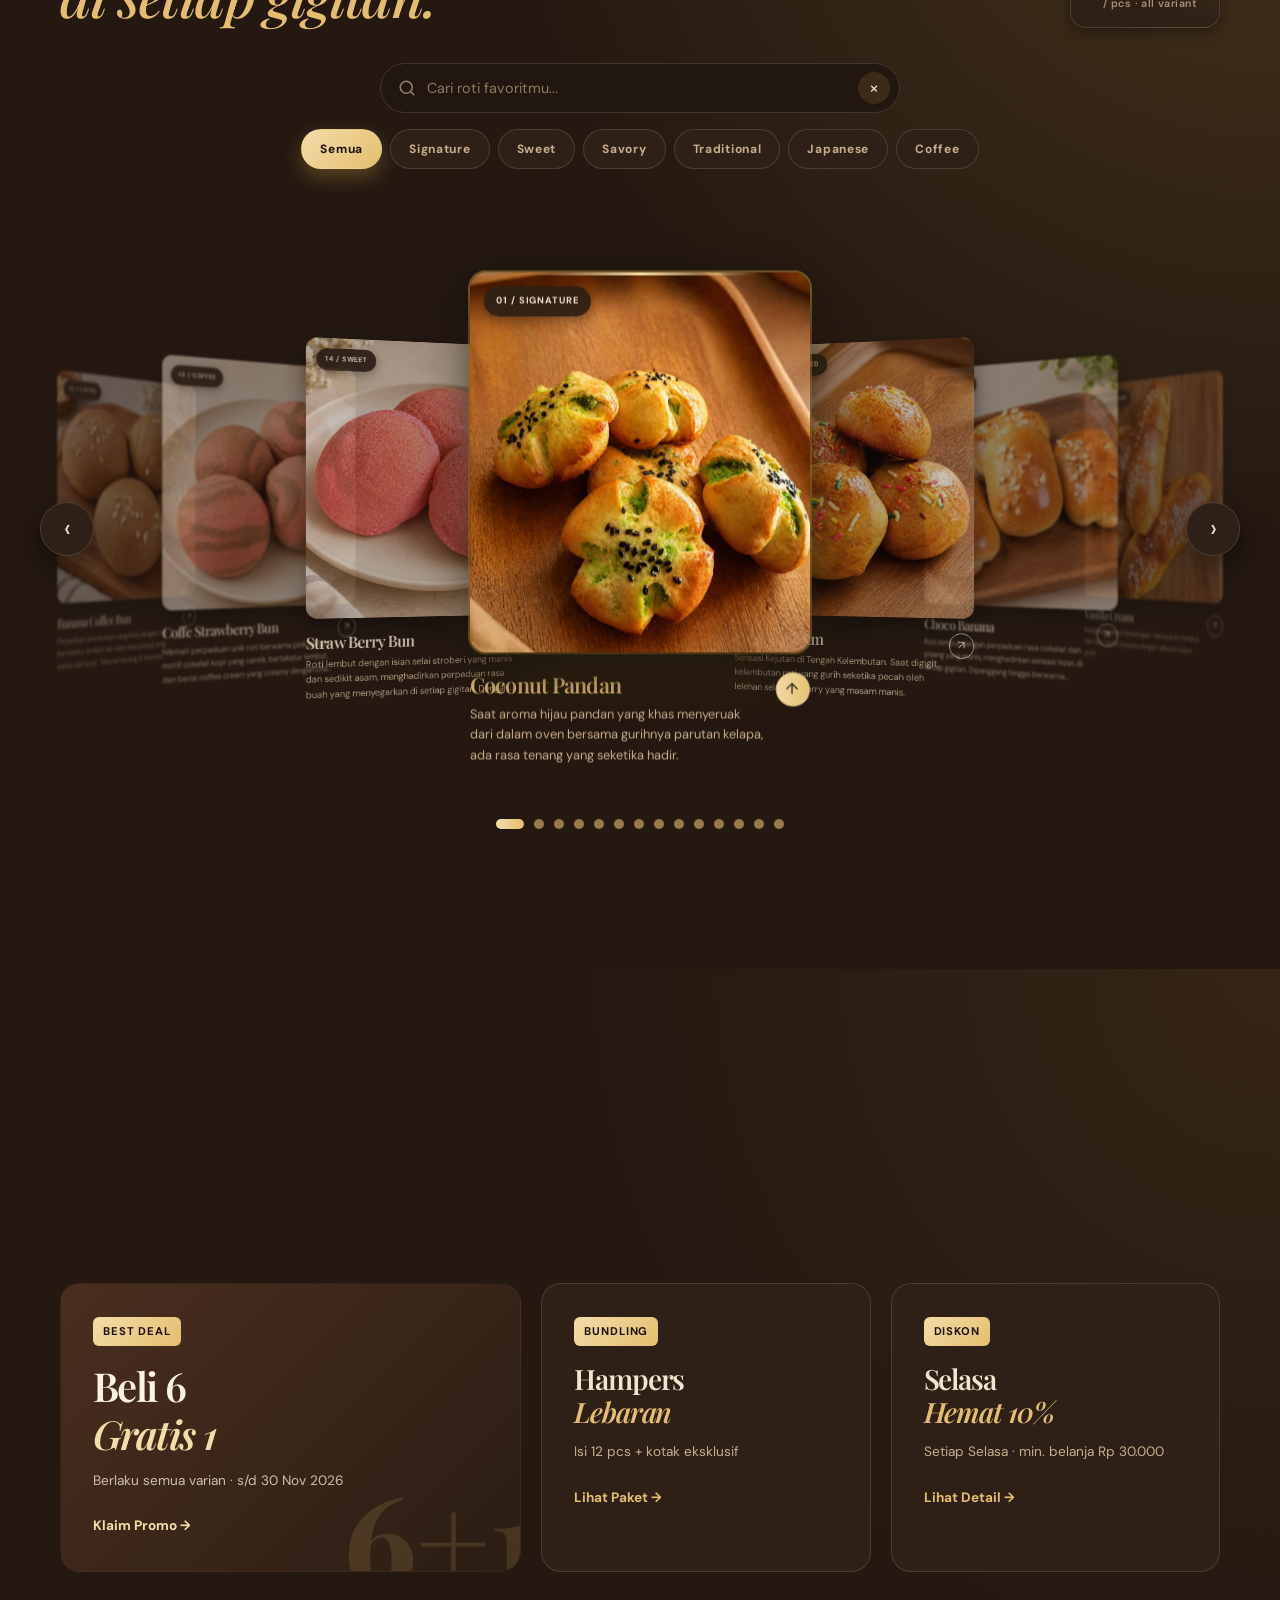
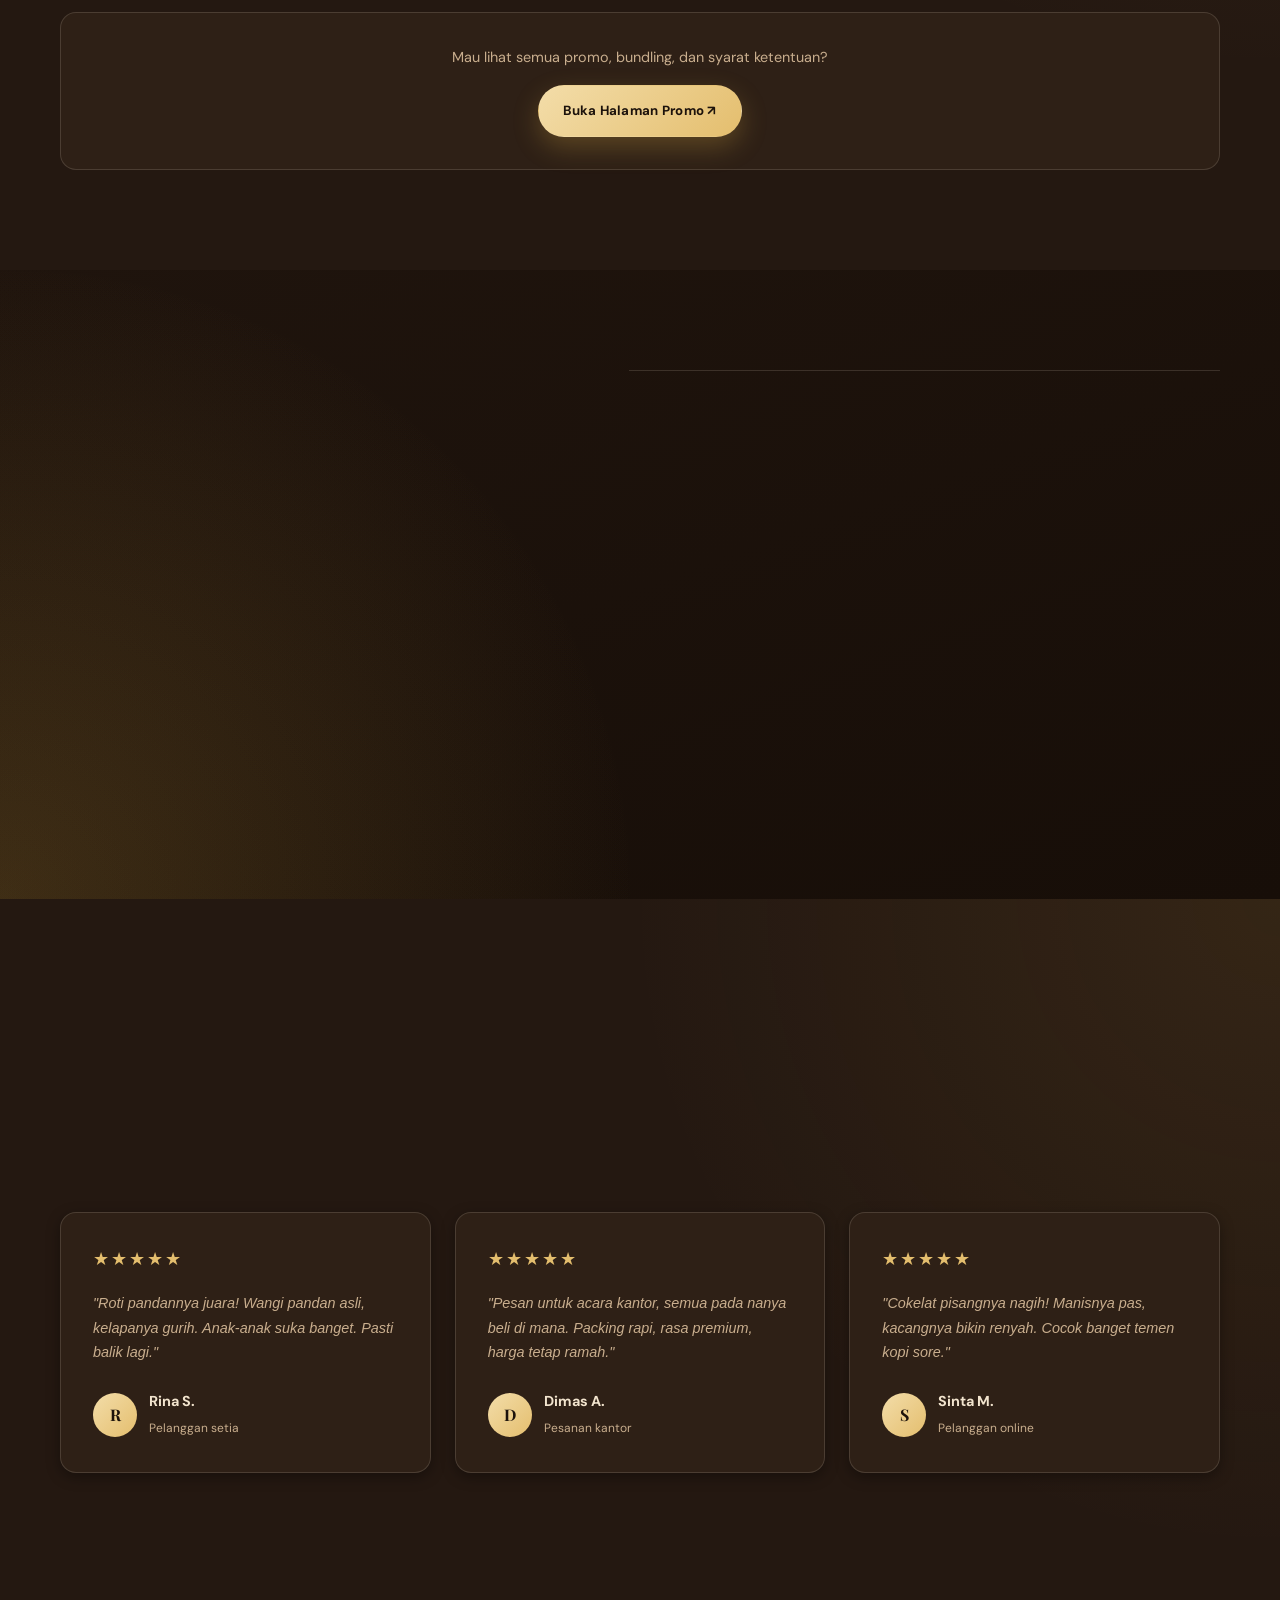
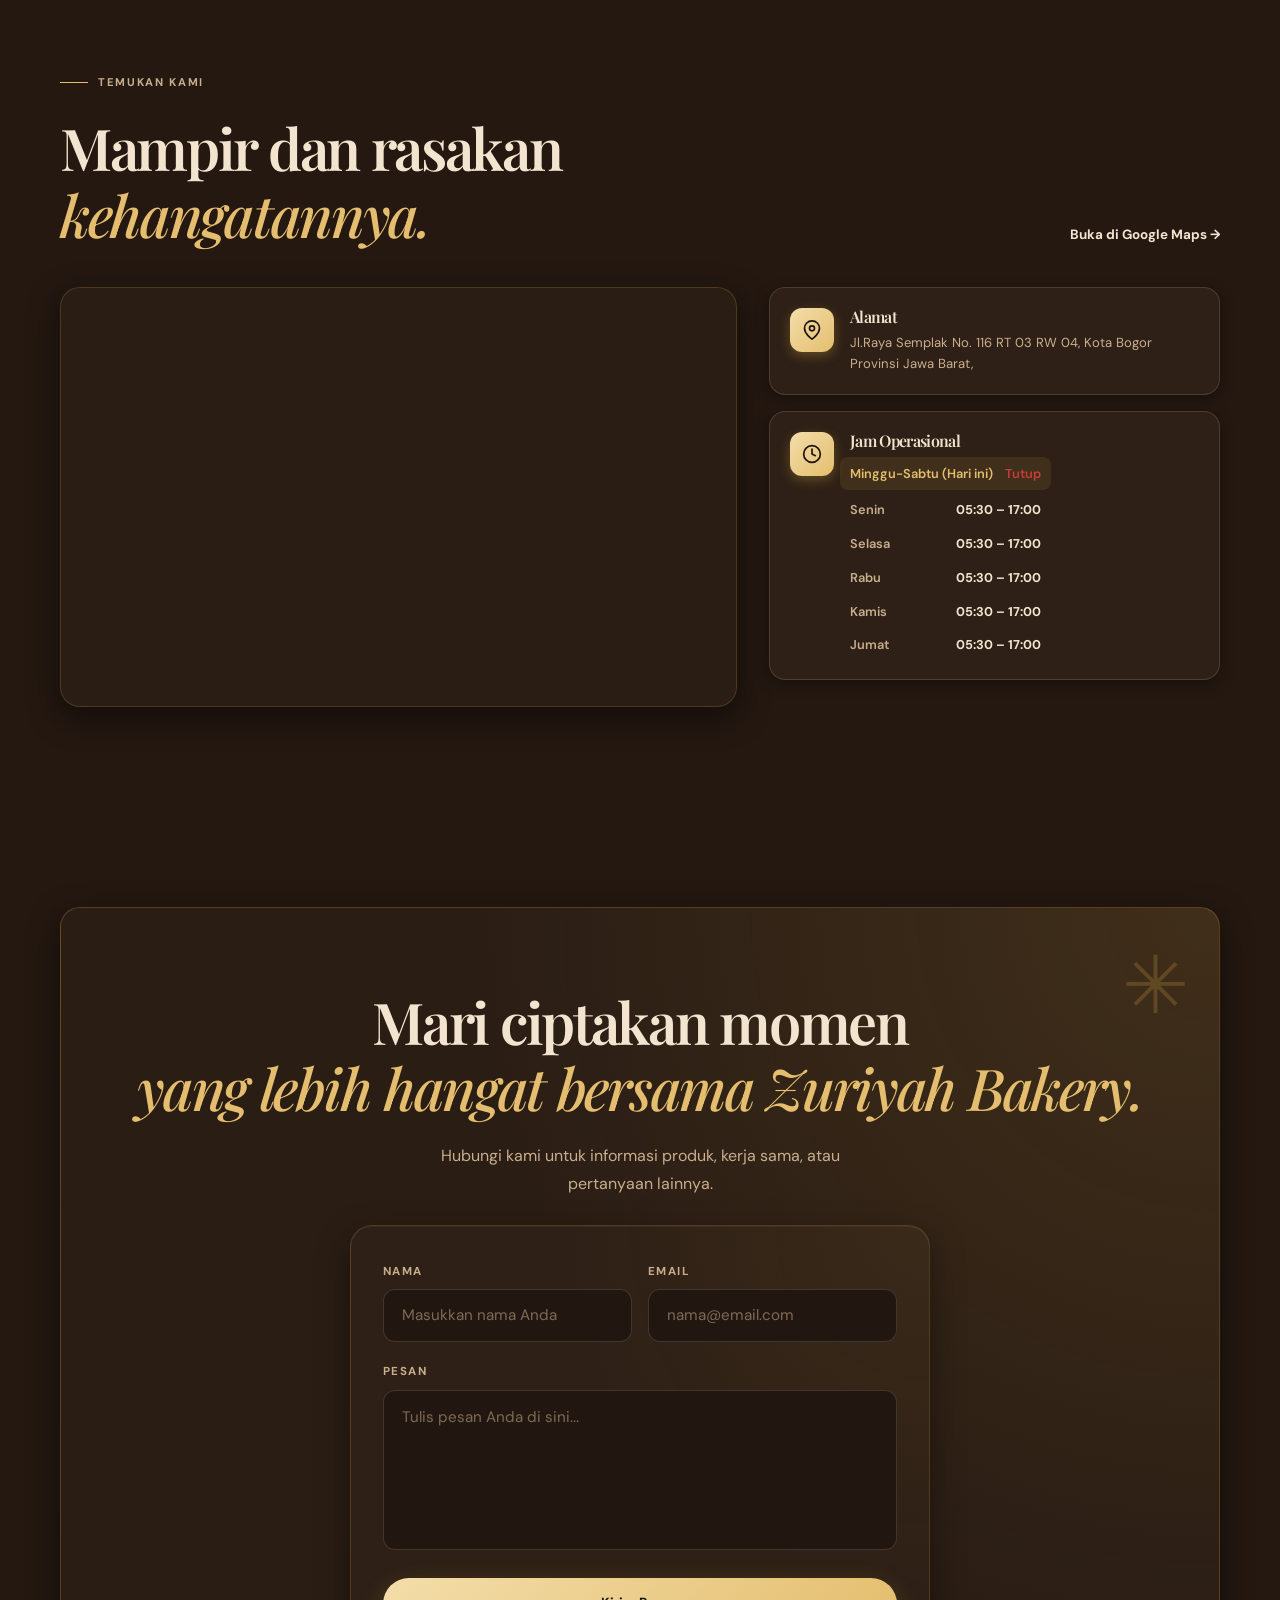
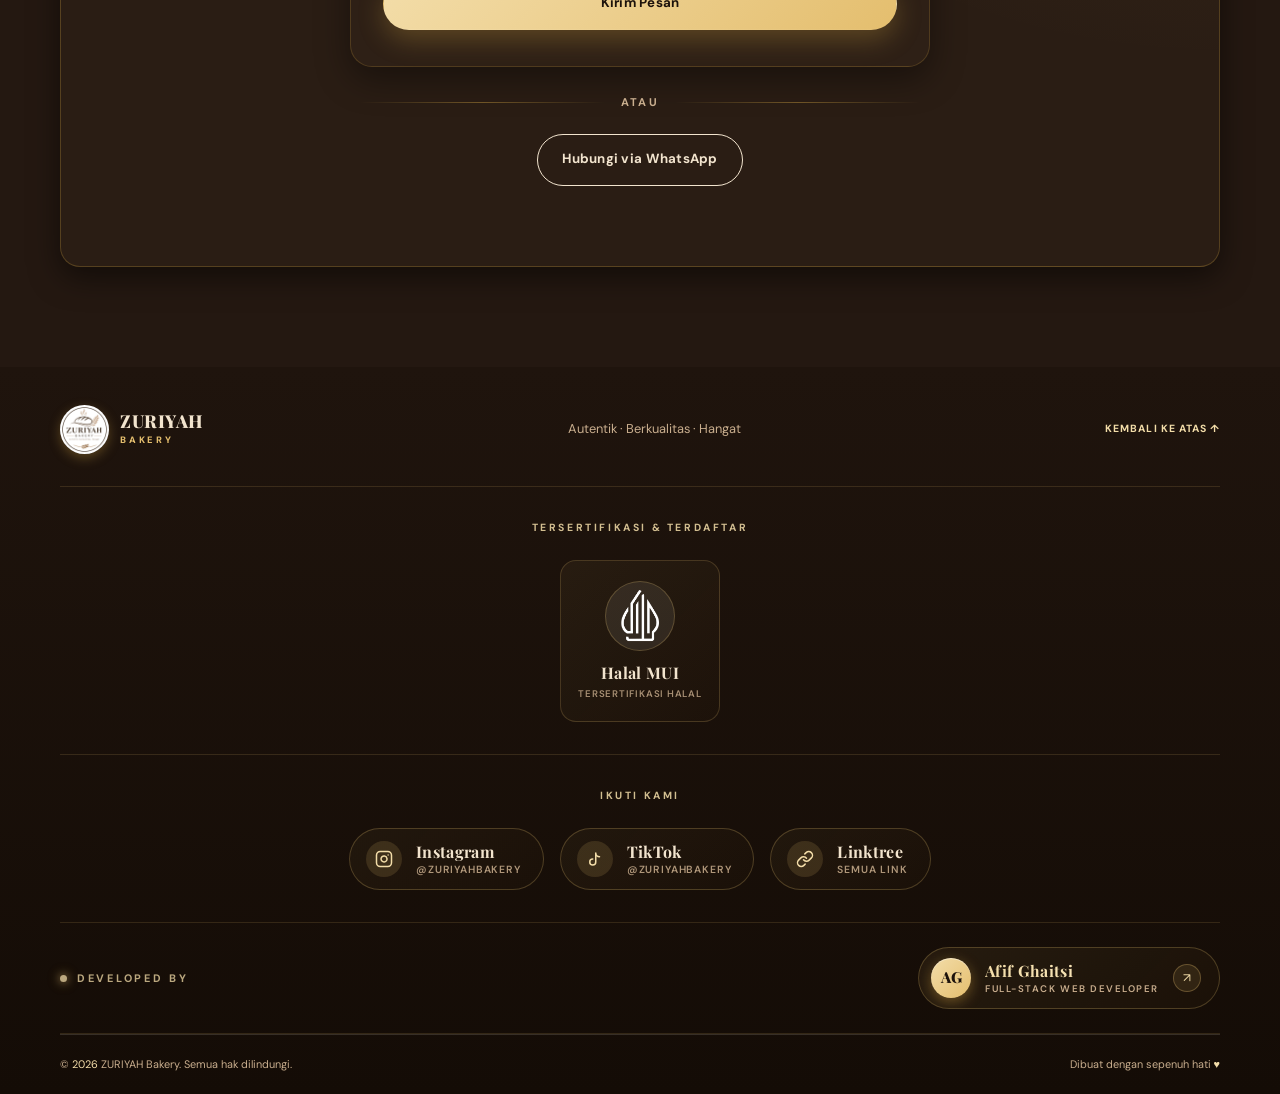
==== commit f20f1b4c: "update fitur 1.0" ====
--- a/index.html
+++ b/index.html
@@ -34,7 +34,7 @@
 </head>
 
 <body>
- 
+
     <!-- ==========================
          LOADING SCREEN (Intercept ke Menu Roti)
          ========================== -->
@@ -53,43 +53,48 @@
         </div>
     </div>
 
-<!-- BACKGROUND DECORATIONS -->
-<div class="bg-decorations" aria-hidden="true">
-    <div class="bg-blob bg-blob-1"></div>
-    <div class="bg-blob bg-blob-2"></div>
-    <div class="bg-blob bg-blob-3"></div>
-
-    <svg class="floating-icon floating-icon-1" viewBox="0 0 24 24" fill="none" stroke="currentColor" stroke-width="1.2" stroke-linecap="round" stroke-linejoin="round">
-        <path d="M3 17h18a2 2 0 0 0 2-2 8 8 0 0 0-8-8H9a8 8 0 0 0-8 8 2 2 0 0 0 2 2z"/>
-        <path d="M7 7v10"/><path d="M12 7v10"/><path d="M17 7v10"/>
-    </svg>
-
-    <svg class="floating-icon floating-icon-2" viewBox="0 0 24 24" fill="none" stroke="currentColor" stroke-width="1.2" stroke-linecap="round" stroke-linejoin="round">
-        <path d="M18 8h1a4 4 0 0 1 0 8h-1"/>
-        <path d="M2 8h16v9a4 4 0 0 1-4 4H6a4 4 0 0 1-4-4V8z"/>
-        <path d="M6 1v3M10 1v3M14 1v3"/>
-    </svg>
-
-    <svg class="floating-icon floating-icon-3" viewBox="0 0 24 24" fill="none" stroke="currentColor" stroke-width="1.2" stroke-linecap="round" stroke-linejoin="round">
-        <path d="M20 21v-8a2 2 0 0 0-2-2H6a2 2 0 0 0-2 2v8"/>
-        <path d="M4 16s.5-1 2-1 2.5 2 4 2 2.5-2 4-2 2.5 2 4 2 2-1 2-1"/>
-        <path d="M2 21h20"/><path d="M7 8v3M12 8v3M17 8v3"/>
-        <path d="M7 4h.01M12 4h.01M17 4h.01"/>
-    </svg>
-
-    <svg class="floating-icon floating-icon-4" viewBox="0 0 24 24" fill="none" stroke="currentColor" stroke-width="1.2" stroke-linecap="round" stroke-linejoin="round">
-        <circle cx="12" cy="12" r="10"/>
-        <path d="M8 14s1.5 2 4 2 4-2 4-2"/>
-        <line x1="9" y1="9" x2="9.01" y2="9"/>
-        <line x1="15" y1="9" x2="15.01" y2="9"/>
-    </svg>
-
-    <div class="bg-dot bg-dot-1"></div>
-    <div class="bg-dot bg-dot-2"></div>
-    <div class="bg-dot bg-dot-3"></div>
-    <div class="bg-dot bg-dot-4"></div>
-</div>
-
+    <!-- ==========================
+         BACKGROUND DECORATIONS
+         ========================== -->
+    <div class="bg-decorations" aria-hidden="true">
+        <div class="bg-blob bg-blob-1"></div>
+        <div class="bg-blob bg-blob-2"></div>
+        <div class="bg-blob bg-blob-3"></div>
+
+        <svg class="floating-icon floating-icon-1" viewBox="0 0 24 24" fill="none" stroke="currentColor" stroke-width="1.2" stroke-linecap="round" stroke-linejoin="round">
+            <path d="M3 17h18a2 2 0 0 0 2-2 8 8 0 0 0-8-8H9a8 8 0 0 0-8 8 2 2 0 0 0 2 2z"/>
+            <path d="M7 7v10"/><path d="M12 7v10"/><path d="M17 7v10"/>
+        </svg>
+
+        <svg class="floating-icon floating-icon-2" viewBox="0 0 24 24" fill="none" stroke="currentColor" stroke-width="1.2" stroke-linecap="round" stroke-linejoin="round">
+            <path d="M18 8h1a4 4 0 0 1 0 8h-1"/>
+            <path d="M2 8h16v9a4 4 0 0 1-4 4H6a4 4 0 0 1-4-4V8z"/>
+            <path d="M6 1v3M10 1v3M14 1v3"/>
+        </svg>
+
+        <svg class="floating-icon floating-icon-3" viewBox="0 0 24 24" fill="none" stroke="currentColor" stroke-width="1.2" stroke-linecap="round" stroke-linejoin="round">
+            <path d="M20 21v-8a2 2 0 0 0-2-2H6a2 2 0 0 0-2 2v8"/>
+            <path d="M4 16s.5-1 2-1 2.5 2 4 2 2.5-2 4-2 2.5 2 4 2 2-1 2-1"/>
+            <path d="M2 21h20"/><path d="M7 8v3M12 8v3M17 8v3"/>
+            <path d="M7 4h.01M12 4h.01M17 4h.01"/>
+        </svg>
+
+        <svg class="floating-icon floating-icon-4" viewBox="0 0 24 24" fill="none" stroke="currentColor" stroke-width="1.2" stroke-linecap="round" stroke-linejoin="round">
+            <circle cx="12" cy="12" r="10"/>
+            <path d="M8 14s1.5 2 4 2 4-2 4-2"/>
+            <line x1="9" y1="9" x2="9.01" y2="9"/>
+            <line x1="15" y1="9" x2="15.01" y2="9"/>
+        </svg>
+
+        <div class="bg-dot bg-dot-1"></div>
+        <div class="bg-dot bg-dot-2"></div>
+        <div class="bg-dot bg-dot-3"></div>
+        <div class="bg-dot bg-dot-4"></div>
+    </div>
+
+    <!-- ==========================
+         HEADER / NAVBAR
+         ========================== -->
     <header class="header">
         <nav class="navbar container" aria-label="Menu utama">
             <a href="#home" class="brand" aria-label="ZURIYAH Bakery — Beranda">
@@ -114,15 +119,17 @@
                 <a href="#about">About</a>
                 <a href="Menu Roti/index.html" class="nav-menu-link" data-intercepted="menu">Menu Roti</a>
                 <a href="#products">Catalogue</a>
+                <a href="Promo/index.html">Promo & Bundling</a>
                 <a href="#location">Location</a>
                 <a href="#contact" class="nav-button">Hubungi Kami</a>
             </div>
         </nav>
     </header>
 
-
     <main>
-        <!-- HERO -->
+        <!-- ==========================
+             HERO
+             ========================== -->
         <section class="hero" id="home">
             <div class="container hero-grid">
                 <div class="hero-content">
@@ -165,7 +172,9 @@
             </div>
         </section>
 
-        <!-- ABOUT -->
+        <!-- ==========================
+             ABOUT
+             ========================== -->
         <section class="section about" id="about">
             <div class="container about-grid">
                 <div class="section-number"><span>01</span><small>CERITA KAMI</small></div>
@@ -182,7 +191,9 @@
             </div>
         </section>
 
-        <!-- PRODUCTS -->
+        <!-- ==========================
+             PRODUCTS
+             ========================== -->
         <section class="section products" id="products">
             <div class="container">
                 <div class="section-heading">
@@ -359,7 +370,7 @@
                         <!-- Produk 10 -->
                         <article class="product-card" data-index="9" data-category="sweet" data-name="choco bread cokelat klasik">
                             <div class="product-image">
-                                <img src="image/cokelat springkle.jpeg.jpeg" alt="Roti Cokelat" loading="lazy">
+                                <img src="image/cokelat springkle.jpeg" alt="Roti Cokelat" loading="lazy">
                                 <span>10 / CLASSIC</span>
                             </div>
                             <div class="product-info">
@@ -426,7 +437,6 @@
                                 <button class="product-arrow" type="button" aria-label="Lihat detail" data-open-modal><span aria-hidden="true">↗</span></button>
                             </div>
                         </article>
-
                     </div>
 
                     <div class="slider-dots" id="sliderDots"></div>
@@ -439,7 +449,63 @@
             </div>
         </section>
 
-        <!-- VALUES -->
+        <!-- ==========================
+             PROMO & BUNDLING (Teaser → Promo/index.html)
+             ========================== -->
+        <section class="section promo-highlight" id="promo">
+            <div class="container">
+                <div class="section-heading">
+                    <div>
+                        <p class="eyebrow">PROMO & BUNDLING</p>
+                        <h2>Lebih hemat,<br><em>lebih banyak.</em></h2>
+                    </div>
+                    <a href="Promo/index.html" class="text-link">Lihat semua promo →</a>
+                </div>
+
+                <div class="promo-grid">
+                    <!-- Card 1: Promo Utama -->
+                    <a href="Promo/index.html" class="promo-card promo-card-lg" aria-label="Lihat promo Beli 6 Gratis 1">
+                        <span class="promo-tag">BEST DEAL</span>
+                        <div class="promo-card-content">
+                            <h3>Beli 6<br><em>Gratis 1</em></h3>
+                            <p>Berlaku semua varian · s/d 30 Nov 2026</p>
+                            <span class="promo-cta">Klaim Promo →</span>
+                        </div>
+                        <div class="promo-card-visual" aria-hidden="true">6+1</div>
+                    </a>
+
+                    <!-- Card 2: Bundling -->
+                    <a href="Promo/index.html" class="promo-card" aria-label="Lihat bundling Hampers Lebaran">
+                        <span class="promo-tag">BUNDLING</span>
+                        <div class="promo-card-content">
+                            <h3>Hampers<br><em>Lebaran</em></h3>
+                            <p>Isi 12 pcs + kotak eksklusif</p>
+                            <span class="promo-cta">Lihat Paket →</span>
+                        </div>
+                    </a>
+
+                    <!-- Card 3: Diskon -->
+                    <a href="Promo/index.html" class="promo-card" aria-label="Lihat promo Selasa Hemat 10%">
+                        <span class="promo-tag">DISKON</span>
+                        <div class="promo-card-content">
+                            <h3>Selasa<br><em>Hemat 10%</em></h3>
+                            <p>Setiap Selasa · min. belanja Rp 30.000</p>
+                            <span class="promo-cta">Lihat Detail →</span>
+                        </div>
+                    </a>
+                </div>
+
+                <!-- CTA bawah -->
+                <div class="promo-bottom-cta">
+                    <p>Mau lihat semua promo, bundling, dan syarat ketentuan?</p>
+                    <a href="Promo/index.html" class="btn btn-primary">Buka Halaman Promo ↗</a>
+                </div>
+            </div>
+        </section>
+
+        <!-- ==========================
+             VALUES
+             ========================== -->
         <section class="section values" id="values">
             <div class="container values-grid">
                 <div class="values-content">
@@ -469,7 +535,61 @@
             </div>
         </section>
 
-        <!-- LOCATION -->
+        <!-- ==========================
+             TESTIMONI
+             ========================== -->
+        <section class="section testimonials" id="testimonials">
+            <div class="container">
+                <div class="section-heading">
+                    <div>
+                        <p class="eyebrow">KATA MEREKA</p>
+                        <h2>Cerita dari<br><em>pelanggan kami.</em></h2>
+                    </div>
+                </div>
+
+                <div class="testimonial-grid">
+                    <article class="testimonial-card">
+                        <div class="testimonial-stars" aria-label="Rating 5 dari 5">★★★★★</div>
+                        <p class="testimonial-text">"Roti pandannya juara! Wangi pandan asli, kelapanya gurih. Anak-anak suka banget. Pasti balik lagi."</p>
+                        <div class="testimonial-author">
+                            <div class="testimonial-avatar" aria-hidden="true">R</div>
+                            <div>
+                                <strong>Rina S.</strong>
+                                <small>Pelanggan setia</small>
+                            </div>
+                        </div>
+                    </article>
+
+                    <article class="testimonial-card">
+                        <div class="testimonial-stars" aria-label="Rating 5 dari 5">★★★★★</div>
+                        <p class="testimonial-text">"Pesan untuk acara kantor, semua pada nanya beli di mana. Packing rapi, rasa premium, harga tetap ramah."</p>
+                        <div class="testimonial-author">
+                            <div class="testimonial-avatar" aria-hidden="true">D</div>
+                            <div>
+                                <strong>Dimas A.</strong>
+                                <small>Pesanan kantor</small>
+                            </div>
+                        </div>
+                    </article>
+
+                    <article class="testimonial-card">
+                        <div class="testimonial-stars" aria-label="Rating 5 dari 5">★★★★★</div>
+                        <p class="testimonial-text">"Cokelat pisangnya nagih! Manisnya pas, kacangnya bikin renyah. Cocok banget temen kopi sore."</p>
+                        <div class="testimonial-author">
+                            <div class="testimonial-avatar" aria-hidden="true">S</div>
+                            <div>
+                                <strong>Sinta M.</strong>
+                                <small>Pelanggan online</small>
+                            </div>
+                        </div>
+                    </article>
+                </div>
+            </div>
+        </section>
+
+        <!-- ==========================
+             LOCATION
+             ========================== -->
         <section class="section location" id="location">
             <div class="container">
                 <div class="location-header">
@@ -510,7 +630,9 @@
             </div>
         </section>
 
-        <!-- CONTACT -->
+        <!-- ==========================
+             CONTACT
+             ========================== -->
         <section class="section contact" id="contact">
             <div class="container contact-box">
                 <span class="contact-decoration" aria-hidden="true">✳</span>
@@ -542,7 +664,9 @@
         </section>
     </main>
 
-    <!-- FOOTER -->
+    <!-- ==========================
+         FOOTER
+         ========================== -->
     <footer class="footer">
         <div class="container footer-main">
             <a href="#home" class="brand footer-brand" aria-label="ZURIYAH Bakery — Kembali ke atas">
@@ -566,11 +690,10 @@
                         <small>Tersertifikasi Halal</small>
                     </div>
                 </div>
-
             </div>
         </div>
 
-                <!-- SOSMED & LINKTREE -->
+        <!-- SOSMED & LINKTREE -->
         <div class="container footer-socials">
             <p class="footer-certs-title">IKUTI KAMI</p>
             <div class="social-links-grid">
@@ -631,13 +754,18 @@
         </div>
     </footer>
 
+    <!-- ==========================
+         SCROLL TO TOP
+         ========================== -->
     <button class="scroll-top" id="scrollTop" type="button" aria-label="Kembali ke atas" title="Kembali ke atas">
         <svg xmlns="http://www.w3.org/2000/svg" viewBox="0 0 24 24" fill="none" stroke="currentColor" stroke-width="2.5" stroke-linecap="round" stroke-linejoin="round">
             <path d="M12 19V5M5 12l7-7 7 7"/>
         </svg>
     </button>
 
-    <!-- QNA FLOATING SIDEBAR -->
+    <!-- ==========================
+         QNA FLOATING SIDEBAR
+         ========================== -->
     <div class="qna-backdrop" id="qnaBackdrop" aria-hidden="true"></div>
 
     <button class="qna-trigger" id="qnaTrigger" type="button" aria-label="Buka Tanya Jawab" aria-expanded="false" aria-controls="qnaPanel">
@@ -743,7 +871,9 @@
         </div>
     </aside>
 
-    <!-- PRODUCT MODAL -->
+    <!-- ==========================
+         PRODUCT MODAL
+         ========================== -->
     <div class="product-modal" id="productModal" aria-hidden="true" role="dialog" aria-modal="true" aria-labelledby="modalTitle">
         <div class="product-modal-backdrop" data-close-modal></div>
         <div class="product-modal-content" role="document">
@@ -769,10 +899,8 @@
     </div>
 
     <!-- ==========================
-         AUDIO (OTOMATIS, TANPA TOMBOL)
+         MUSIC TOGGLE + AUDIO
          ========================== -->
-    
-    <!-- MUSIC TOGGLE BUTTON -->
     <button class="music-toggle" id="musicToggle" type="button" aria-label="Matikan musik" aria-pressed="true" title="Matikan / Nyalakan musik">
         <span class="music-icon music-icon-on" aria-hidden="true">
             <svg xmlns="http://www.w3.org/2000/svg" viewBox="0 0 24 24" fill="none" stroke="currentColor" stroke-width="2" stroke-linecap="round" stroke-linejoin="round">
--- a/style.css
+++ b/style.css
@@ -3888,6 +3888,228 @@
     }
 }
 
+/* ====================================================
+   PROMO HIGHLIGHT SECTION
+   ==================================================== */
+.promo-highlight {
+    background: var(--bg-products);
+    transition: background 0.4s ease;
+}
+
+.promo-grid {
+    display: grid;
+    grid-template-columns: 1.4fr 1fr 1fr;
+    gap: 1.25rem;
+    margin-top: 2.5rem;
+}
+
+.promo-card {
+    position: relative;
+    display: block;
+    padding: 2rem;
+    border-radius: 20px;
+    background: var(--bg-form);
+    border: 1px solid var(--border-input);
+    text-decoration: none;
+    color: var(--text-main);
+    overflow: hidden;
+    transition: transform 0.3s var(--ease), box-shadow 0.3s ease, border-color 0.3s ease;
+}
+
+.promo-card:hover {
+    transform: translateY(-4px);
+    box-shadow: var(--shadow-md);
+    border-color: var(--gold);
+}
+
+.promo-card-lg {
+    background: linear-gradient(135deg, var(--brown-mid) 0%, #2E1B12 100%);
+    color: #FBF4E4;
+    border-color: transparent;
+}
+
+html[data-theme="dark"] .promo-card-lg {
+    background: linear-gradient(135deg, #4A2E1F 0%, #2A1D14 100%);
+}
+
+.promo-tag {
+    display: inline-block;
+    font-size: 0.7rem;
+    font-weight: 700;
+    letter-spacing: 0.08em;
+    padding: 5px 10px;
+    border-radius: 6px;
+    background: linear-gradient(135deg, var(--gold-light), var(--gold));
+    color: #1C120B;
+    margin-bottom: 1rem;
+}
+
+.promo-card-content h3 {
+    font-size: 1.75rem;
+    line-height: 1.2;
+    margin-bottom: 0.75rem;
+    color: var(--text-main);
+}
+
+.promo-card-lg .promo-card-content h3 {
+    font-size: 2.5rem;
+    color: #FBF4E4;
+}
+
+.promo-card-content h3 em {
+    color: var(--gold);
+    font-style: italic;
+}
+
+.promo-card-lg .promo-card-content h3 em {
+    color: var(--gold-light);
+}
+
+.promo-card-content p {
+    font-size: 0.85rem;
+    color: var(--text-soft);
+    margin-bottom: 1.25rem;
+    line-height: 1.6;
+}
+
+.promo-card-lg .promo-card-content p {
+    color: rgba(251, 244, 228, 0.75);
+}
+
+.promo-cta {
+    font-size: 0.85rem;
+    font-weight: 700;
+    color: var(--gold);
+}
+
+.promo-card-lg .promo-cta {
+    color: var(--gold-light);
+}
+
+.promo-card-visual {
+    position: absolute;
+    right: -20px;
+    bottom: -30px;
+    font-size: 8rem;
+    font-weight: 800;
+    font-family: var(--serif);
+    color: rgba(228, 190, 110, 0.15);
+    line-height: 1;
+    pointer-events: none;
+}
+
+.promo-bottom-cta {
+    text-align: center;
+    margin-top: 2.5rem;
+    padding: 2rem;
+    background: var(--bg-form);
+    border: 1px solid var(--border-input);
+    border-radius: 16px;
+    transition: background 0.4s ease, border-color 0.3s ease;
+}
+
+.promo-bottom-cta p {
+    margin-bottom: 1rem;
+    color: var(--text-soft);
+    font-size: 0.9rem;
+}
+
+@media (max-width: 900px) {
+    .promo-grid { grid-template-columns: 1fr 1fr; }
+    .promo-card-lg { grid-column: span 2; }
+}
+
+@media (max-width: 640px) {
+    .promo-grid { grid-template-columns: 1fr; gap: 1rem; }
+    .promo-card-lg { grid-column: span 1; }
+    .promo-card { padding: 1.5rem; }
+    .promo-card-lg .promo-card-content h3 { font-size: 2rem; }
+    .promo-card-content h3 { font-size: 1.5rem; }
+    .promo-card-visual { font-size: 6rem; }
+    .promo-bottom-cta { padding: 1.5rem 1rem; }
+    .promo-bottom-cta p { font-size: 0.82rem; }
+}
+
+/* ====================================================
+   TESTIMONIALS SECTION
+   ==================================================== */
+.testimonials {
+    background: var(--bg-products);
+    transition: background 0.4s ease;
+}
+
+.testimonial-grid {
+    display: grid;
+    grid-template-columns: repeat(auto-fit, minmax(280px, 1fr));
+    gap: 1.5rem;
+    margin-top: 2.5rem;
+}
+
+.testimonial-card {
+    background: var(--bg-form);
+    padding: 2rem;
+    border-radius: 16px;
+    border: 1px solid var(--border-input);
+    box-shadow: var(--shadow-sm);
+    transition: transform 0.3s var(--ease), box-shadow 0.3s ease, border-color 0.3s ease;
+}
+
+.testimonial-card:hover {
+    transform: translateY(-4px);
+    box-shadow: var(--shadow-md);
+    border-color: var(--gold);
+}
+
+.testimonial-stars {
+    color: var(--gold);
+    font-size: 1.1rem;
+    letter-spacing: 2px;
+    margin-bottom: 1rem;
+}
+
+.testimonial-text {
+    font-style: italic;
+    line-height: 1.7;
+    margin-bottom: 1.5rem;
+    color: var(--text-soft);
+    font-size: 0.9rem;
+}
+
+.testimonial-author {
+    display: flex;
+    align-items: center;
+    gap: 0.75rem;
+}
+
+.testimonial-avatar {
+    width: 44px;
+    height: 44px;
+    border-radius: 50%;
+    background: linear-gradient(135deg, var(--gold-light), var(--gold));
+    color: #1C120B;
+    display: grid;
+    place-items: center;
+    font-weight: 700;
+    font-family: var(--serif);
+    font-size: 1rem;
+    flex-shrink: 0;
+}
+
+.testimonial-author strong {
+    display: block;
+    font-size: 0.9rem;
+    color: var(--text-main);
+}
+
+.testimonial-author small {
+    color: var(--text-soft);
+    font-size: 0.75rem;
+}
+
+@media (max-width: 640px) {
+    .testimonial-card { padding: 1.5rem; }
+    .testimonial-text { font-size: 0.85rem; }
+}
 
 
 /* Responsive Mobile */
